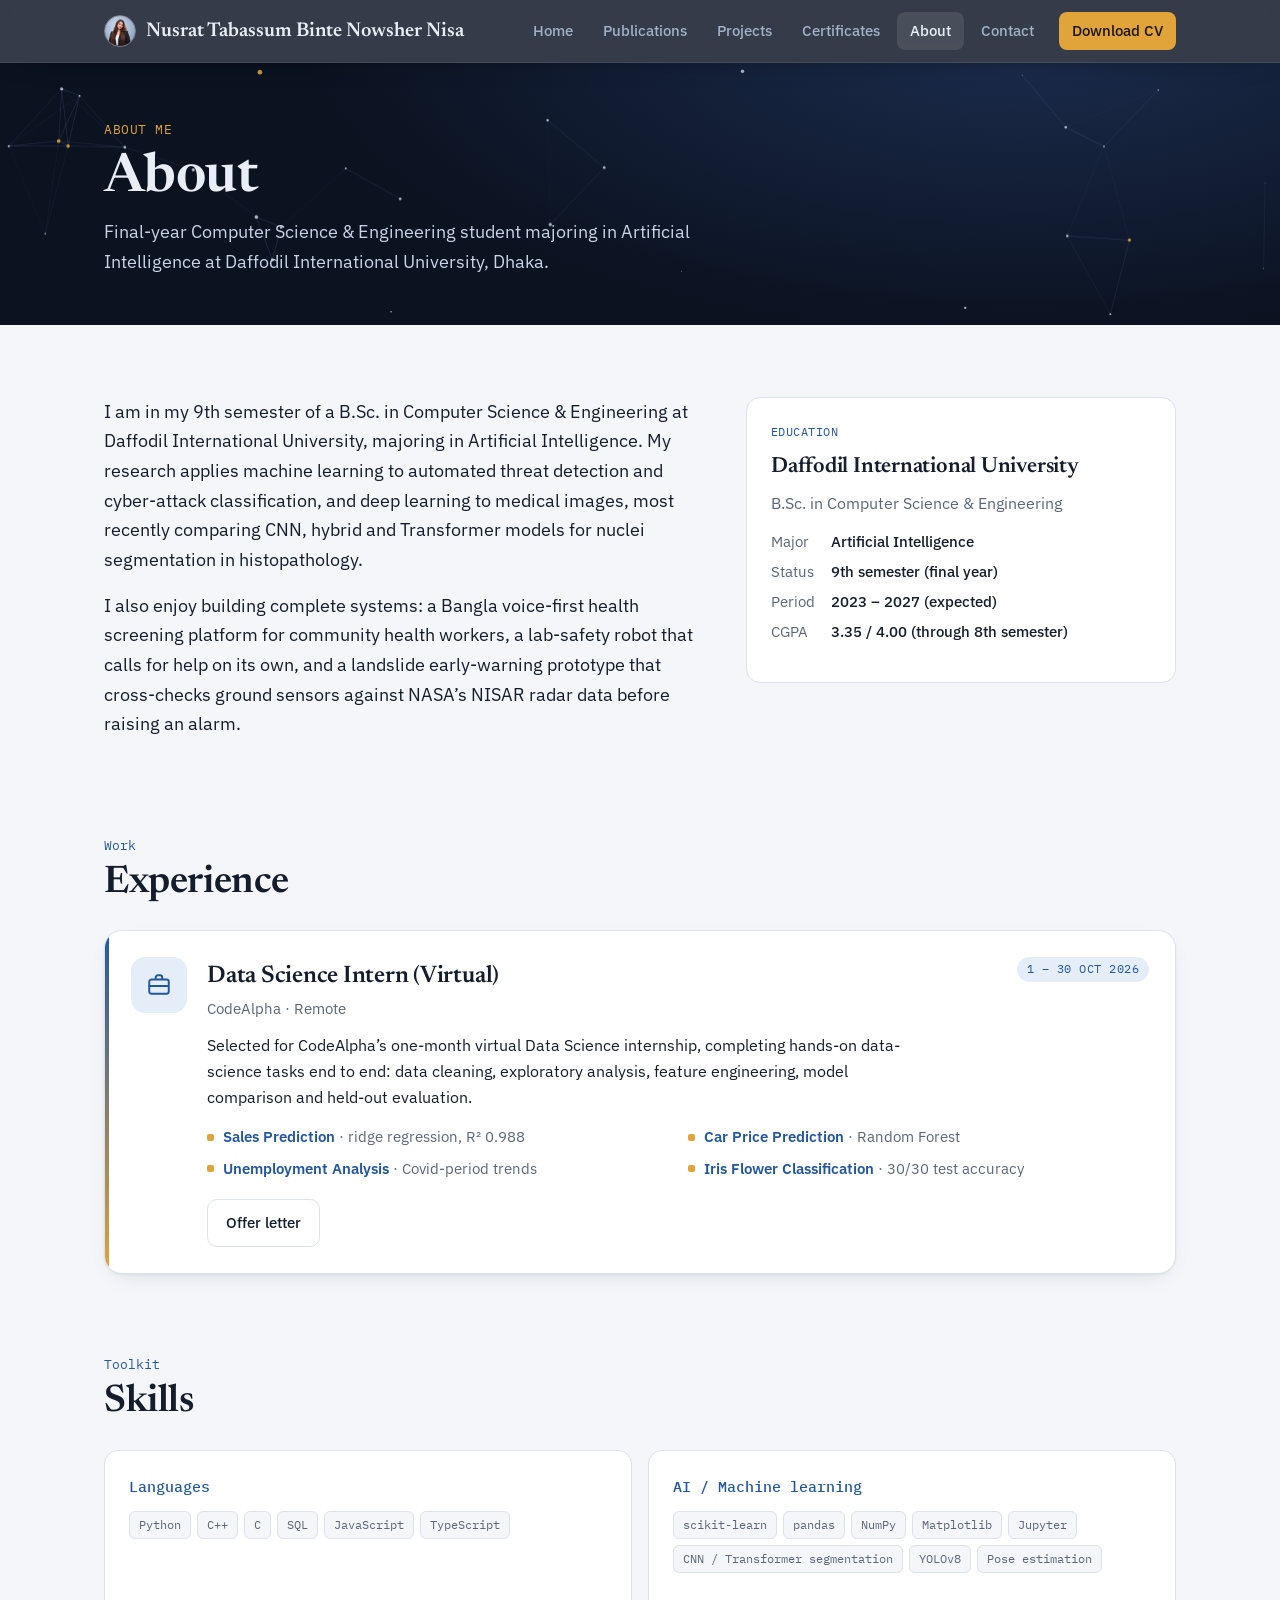
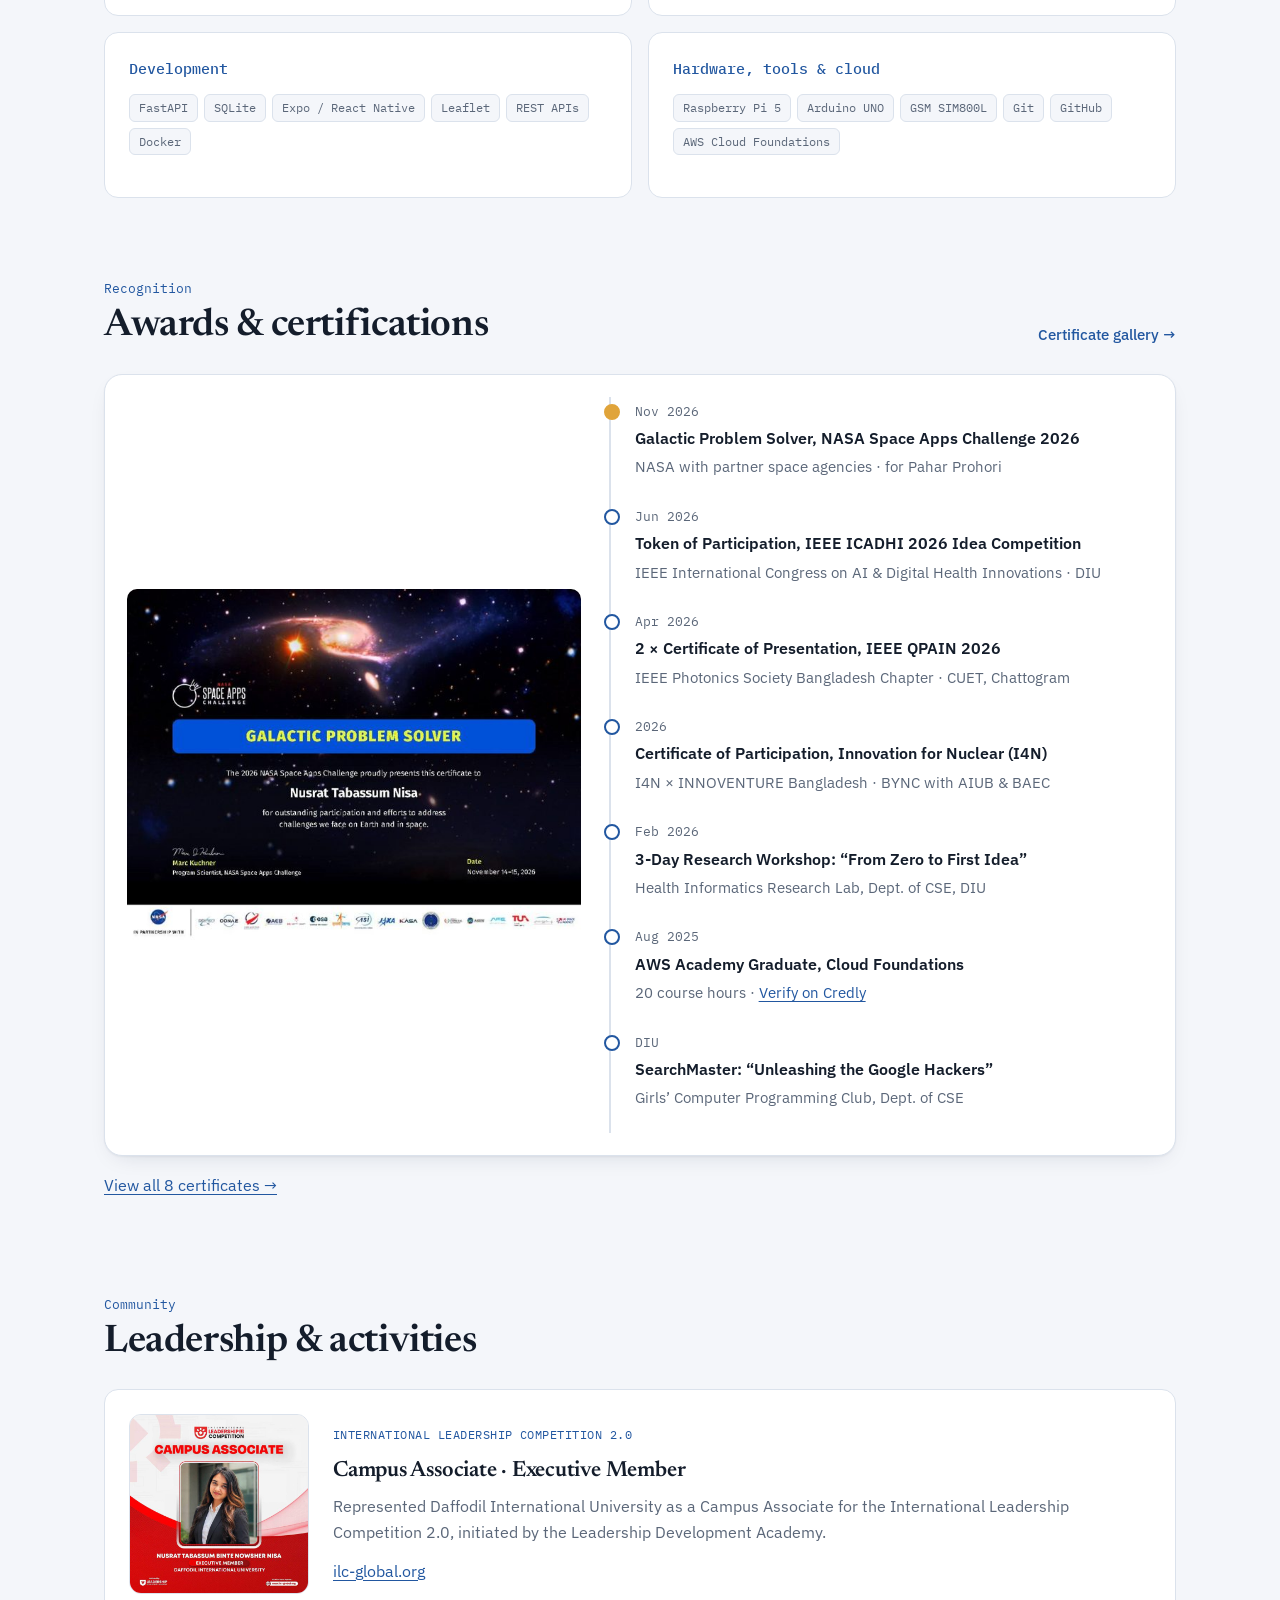
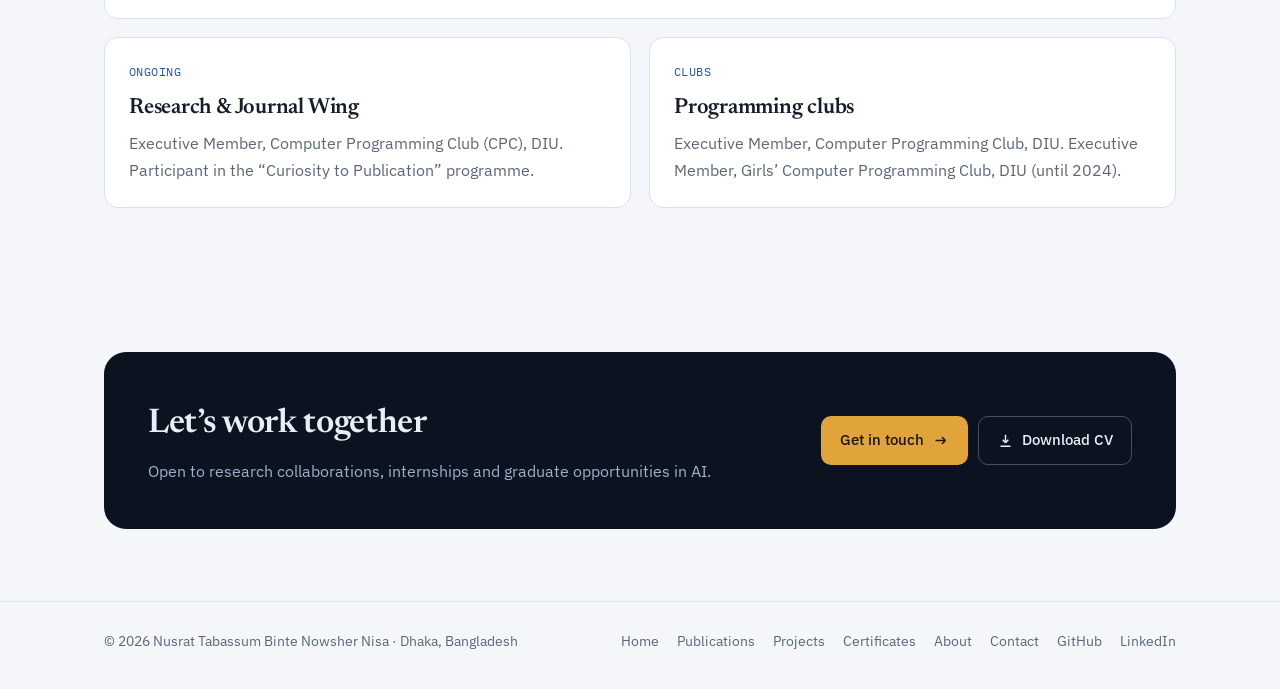
==== about.html @ c2e2e1be "Add files via upload" ====
<!DOCTYPE html>
<html lang="en">
<head>
<meta charset="utf-8">
<meta name="viewport" content="width=device-width, initial-scale=1">
<title>About · Nusrat Tabassum Binte Nowsher Nisa</title>
<meta name="description" content="Education, skills, awards and leadership of Nusrat Tabassum Binte Nowsher Nisa, B.Sc. CSE (AI major) student at Daffodil International University.">
<meta name="author" content="Nusrat Tabassum Binte Nowsher Nisa">
<meta property="og:title" content="About · Nusrat Tabassum Binte Nowsher Nisa">
<meta property="og:description" content="Education, skills, awards and leadership of Nusrat Tabassum Binte Nowsher Nisa, B.Sc. CSE (AI major) student at Daffodil International University.">
<meta property="og:image" content="photo.jpg">
<meta property="og:type" content="website">
<link rel="icon" href="photo.jpg">
<link rel="preconnect" href="https://fonts.googleapis.com">
<link rel="preconnect" href="https://fonts.gstatic.com" crossorigin>
<link href="https://fonts.googleapis.com/css2?family=Newsreader:ital,opsz,wght@0,6..72,400;0,6..72,600;1,6..72,400&family=IBM+Plex+Sans:wght@400;500;600&family=IBM+Plex+Mono:wght@400;500&display=swap" rel="stylesheet">
<link rel="stylesheet" href="style.css">
</head>
<body>
<a class="skip" href="#main">Skip to content</a>
<header class="site-header">
  <div class="wrap">
    <a class="brand" href="index.html"><img src="photo.jpg" alt=""><span>Nusrat Tabassum <span class="mid">Binte Nowsher </span>Nisa</span></a>
    <button class="menu-toggle" aria-expanded="false" aria-controls="menu">Menu</button>
    <ul class="menu" id="menu"><li><a href="index.html">Home</a></li><li><a href="publications.html">Publications</a></li><li><a href="projects.html">Projects</a></li><li><a href="certificates.html">Certificates</a></li><li><a href="about.html" aria-current="page">About</a></li><li><a href="contact.html">Contact</a></li><li><a class="cv-link" href="Nusrat_Tabassum_Nisa_CV.pdf">Download CV</a></li></ul>
  </div>
</header>
<section class="night"><canvas class="sky" aria-hidden="true"></canvas>
  <div class="wrap page-hero"><p class="kicker">ABOUT ME</p><h1 class="rise">About</h1><p class="rise d1">Final-year Computer Science &amp; Engineering student majoring in Artificial Intelligence at Daffodil International University, Dhaka.</p></div>
</section>
<main id="main" class="wrap">
  <section class="section">
    <div class="about-grid">
      <div>
        <p class="lead">I am in my 9th semester of a B.Sc. in Computer Science &amp; Engineering at Daffodil International University, majoring in Artificial Intelligence. My research applies machine learning to automated threat detection and cyber-attack classification, and deep learning to medical images, most recently comparing CNN, hybrid and Transformer models for nuclei segmentation in histopathology.</p>
        <p class="lead">I also enjoy building complete systems: a Bangla voice-first health screening platform for community health workers, a lab-safety robot that calls for help on its own, and a landslide early-warning prototype that cross-checks ground sensors against NASA’s NISAR radar data before raising an alarm.</p>
      </div>
      <div class="panel">
        <p class="kicker">EDUCATION</p>
        <h3>Daffodil International University</h3>
        <p class="muted" style="margin:0">B.Sc. in Computer Science &amp; Engineering</p>
        <dl class="edu-meta">
          <dt>Major</dt><dd>Artificial Intelligence</dd>
          <dt>Status</dt><dd>9th semester (final year)</dd>
          <dt>Period</dt><dd>2023 – 2027 (expected)</dd>
          <dt>CGPA</dt><dd>3.35 / 4.00 (through 8th semester)</dd>
        </dl>
      </div>
    </div>
  </section>

  <section class="section">
    <div class="section-head"><div><span class="num">Work</span><h2>Experience</h2></div></div>
    <article class="exp">
  <div class="exp-logo"><svg viewBox="0 0 24 24" fill="none" stroke="currentColor" stroke-width="1.8" aria-hidden="true"><rect x="3" y="7" width="18" height="13" rx="2"/><path d="M9 7V5a2 2 0 0 1 2-2h2a2 2 0 0 1 2 2v2M3 13h18"/></svg></div>
  <div class="exp-body">
    <div class="exp-top"><div><h3>Data Science Intern (Virtual)</h3><p class="sub" style="margin:0">CodeAlpha · Remote</p></div><span class="pill pub-ok">1 – 30 OCT 2026</span></div>
    <p>Selected for CodeAlpha’s one-month virtual Data Science internship, completing hands-on data-science tasks end to end: data cleaning, exploratory analysis, feature engineering, model comparison and held-out evaluation.</p>
    <ul class="exp-tasks">
      <li><a href="https://github.com/nisa3131/_SalesPrediction">Sales Prediction</a> · ridge regression, R² 0.988</li>
      <li><a href="https://github.com/nisa3131/_CarPricePrediction">Car Price Prediction</a> · Random Forest</li>
      <li><a href="https://github.com/nisa3131/_UnemploymentAnalysis">Unemployment Analysis</a> · Covid-period trends</li>
      <li><a href="https://github.com/nisa3131/_IrisFlowerClassification">Iris Flower Classification</a> · 30/30 test accuracy</li>
    </ul>
    <div class="actions"><a class="btn btn-line" href="certs/codealpha-internship-offer.jpg">Offer letter</a></div>
  </div>
</article>
  </section>

  <section class="section">
    <div class="section-head"><div><span class="num">Toolkit</span><h2>Skills</h2></div></div>
    <div class="skills">
      <div class="panel"><h4>Languages</h4><ul class="chips"><li>Python</li><li>C++</li><li>C</li><li>SQL</li><li>JavaScript</li><li>TypeScript</li></ul></div>
      <div class="panel"><h4>AI / Machine learning</h4><ul class="chips"><li>scikit-learn</li><li>pandas</li><li>NumPy</li><li>Matplotlib</li><li>Jupyter</li><li>CNN / Transformer segmentation</li><li>YOLOv8</li><li>Pose estimation</li></ul></div>
      <div class="panel"><h4>Development</h4><ul class="chips"><li>FastAPI</li><li>SQLite</li><li>Expo / React Native</li><li>Leaflet</li><li>REST APIs</li><li>Docker</li></ul></div>
      <div class="panel"><h4>Hardware, tools &amp; cloud</h4><ul class="chips"><li>Raspberry Pi 5</li><li>Arduino UNO</li><li>GSM SIM800L</li><li>Git</li><li>GitHub</li><li>AWS Cloud Foundations</li></ul></div>
    </div>
  </section>

  <section class="section">
    <div class="section-head"><div><span class="num">Recognition</span><h2>Awards &amp; certifications</h2></div><a href="certificates.html">Certificate gallery →</a></div>
    <div class="cert">
      <a href="certificates.html"><img src="certs/nasa-space-apps-2026-thumb.jpg" alt="NASA Space Apps Challenge 2026 Galactic Problem Solver certificate"></a>
      <ol class="timeline">
        <li class="star"><span class="d">Nov 2026</span><span class="t">Galactic Problem Solver, NASA Space Apps Challenge 2026</span><span class="m">NASA with partner space agencies · for Pahar Prohori</span></li>
        <li><span class="d">Jun 2026</span><span class="t">Token of Participation, IEEE ICADHI 2026 Idea Competition</span><span class="m">IEEE International Congress on AI &amp; Digital Health Innovations · DIU</span></li>
        <li><span class="d">Apr 2026</span><span class="t">2 × Certificate of Presentation, IEEE QPAIN 2026</span><span class="m">IEEE Photonics Society Bangladesh Chapter · CUET, Chattogram</span></li>
        <li><span class="d">2026</span><span class="t">Certificate of Participation, Innovation for Nuclear (I4N)</span><span class="m">I4N × INNOVENTURE Bangladesh · BYNC with AIUB &amp; BAEC</span></li>
        <li><span class="d">Feb 2026</span><span class="t">3-Day Research Workshop: “From Zero to First Idea”</span><span class="m">Health Informatics Research Lab, Dept. of CSE, DIU</span></li>
        <li><span class="d">Aug 2025</span><span class="t">AWS Academy Graduate, Cloud Foundations</span><span class="m">20 course hours · <a href="https://www.credly.com/go/6qqRo5ku">Verify on Credly</a></span></li>
        <li><span class="d">DIU</span><span class="t">SearchMaster: “Unleashing the Google Hackers”</span><span class="m">Girls’ Computer Programming Club, Dept. of CSE</span></li>
      </ol>
    </div>
    <p style="margin-top:16px"><a href="certificates.html">View all 8 certificates →</a></p>
  </section>

  <section class="section">
    <div class="section-head"><div><span class="num">Community</span><h2>Leadership &amp; activities</h2></div></div>
    <div class="panel lead-feature">
      <a href="certs/ilc-campus-associate.jpg"><img src="certs/ilc-campus-associate-thumb.jpg" alt="International Leadership Competition 2.0 Campus Associate announcement for Nusrat Tabassum Binte Nowsher Nisa"></a>
      <div><p class="kicker">INTERNATIONAL LEADERSHIP COMPETITION 2.0</p><h3>Campus Associate · Executive Member</h3><p class="muted" style="margin:0 0 12px">Represented Daffodil International University as a Campus Associate for the International Leadership Competition 2.0, initiated by the Leadership Development Academy.</p><a href="https://www.ilc-global.org">ilc-global.org</a></div>
    </div>
    <div class="cards">
      <div class="panel"><p class="kicker">ONGOING</p><h3>Research &amp; Journal Wing</h3><p class="muted" style="margin:0">Executive Member, Computer Programming Club (CPC), DIU. Participant in the “Curiosity to Publication” programme.</p></div>
      <div class="panel"><p class="kicker">CLUBS</p><h3>Programming clubs</h3><p class="muted" style="margin:0">Executive Member, Computer Programming Club, DIU. Executive Member, Girls’ Computer Programming Club, DIU (until 2024).</p></div>
    </div>
  </section>
  <div class="cta">
  <div><h2>Let’s work together</h2><p>Open to research collaborations, internships and graduate opportunities in AI.</p></div>
  <div class="actions"><a class="btn btn-gold" href="contact.html">Get in touch <svg viewBox="0 0 24 24" fill="none" stroke="currentColor" stroke-width="2" aria-hidden="true"><path d="M5 12h14m0 0-5-5m5 5-5 5"/></svg></a><a class="btn btn-ghost" href="Nusrat_Tabassum_Nisa_CV.pdf"><svg viewBox="0 0 24 24" fill="none" stroke="currentColor" stroke-width="2" aria-hidden="true"><path d="M12 4v11m0 0-4-4m4 4 4-4M5 20h14"/></svg> Download CV</a></div>
</div>
</main>
<footer class="site-footer">
  <div class="wrap">
    <span>© <span id="year">2026</span> Nusrat Tabassum Binte Nowsher Nisa · Dhaka, Bangladesh</span>
    <nav aria-label="Footer"><a href="index.html">Home</a><a href="publications.html">Publications</a><a href="projects.html">Projects</a><a href="certificates.html">Certificates</a><a href="about.html">About</a><a href="contact.html">Contact</a><a href="https://github.com/nisa3131">GitHub</a><a href="https://www.linkedin.com/in/nusrat-tabassum-nisa-0b7811408">LinkedIn</a></nav>
  </div>
</footer>
<script src="main.js"></script>
</body>
</html>
---- style.css ----
/* Layout idea: research-lab notebook meets night sky. Dark navy hero with a live constellation (AI + space), calm light pages below. */
:root {
  --bg: #f4f6fa;
  --surface: #ffffff;
  --ink: #141d2b;
  --muted: #5b6779;
  --line: #dbe2ec;
  --accent: #2257a0;
  --accent-2: #e0a43a;
  --accent-soft: #e5edf8;
  --ok: #2c7a4b;
  --ok-soft: #e1f2e7;
  --night: #0b1220;
  --night-2: #121c30;
  --night-ink: #e9eef6;
  --night-muted: #9fb0c8;
  --font-display: "Newsreader", Georgia, "Times New Roman", serif;
  --font-body: "IBM Plex Sans", "Segoe UI", system-ui, sans-serif;
  --font-mono: "IBM Plex Mono", ui-monospace, Menlo, monospace;
  --radius: 14px;
  --shadow: 0 1px 2px rgba(16, 30, 54, .05), 0 8px 24px -12px rgba(16, 30, 54, .18);
  color-scheme: light;
}
@media (prefers-color-scheme: dark) {
  :root:not([data-theme="light"]) {
    --bg: #0d1420; --surface: #151f2e; --ink: #e7ecf3; --muted: #9caabb; --line: #253246;
    --accent: #8cb6ec; --accent-soft: #1b2a40; --ok: #82d19f; --ok-soft: #173020;
    --shadow: 0 1px 2px rgba(0,0,0,.3), 0 10px 28px -14px rgba(0,0,0,.6); color-scheme: dark;
  }
}
:root[data-theme="dark"] {
  --bg: #0d1420; --surface: #151f2e; --ink: #e7ecf3; --muted: #9caabb; --line: #253246;
  --accent: #8cb6ec; --accent-soft: #1b2a40; --ok: #82d19f; --ok-soft: #173020;
  --shadow: 0 1px 2px rgba(0,0,0,.3), 0 10px 28px -14px rgba(0,0,0,.6); color-scheme: dark;
}

* { box-sizing: border-box; }
html { scroll-behavior: smooth; }
body { margin: 0; background: var(--bg); color: var(--ink); font-family: var(--font-body); font-size: 16px; line-height: 1.65; -webkit-font-smoothing: antialiased; }
a { color: var(--accent); text-underline-offset: 3px; }
a:focus-visible, button:focus-visible { outline: 2px solid var(--accent-2); outline-offset: 3px; border-radius: 4px; }
img { max-width: 100%; display: block; }
h1, h2, h3 { font-family: var(--font-display); font-weight: 600; text-wrap: balance; letter-spacing: -.01em; }
.wrap { max-width: 1120px; margin: 0 auto; padding: 0 24px; }
.skip { position: absolute; left: -999px; top: 8px; background: var(--surface); padding: 8px 12px; z-index: 50; }
.skip:focus { left: 12px; }

/* ---------- Header ---------- */
.site-header { position: sticky; top: 0; z-index: 20; background: rgba(11, 18, 32, .82); backdrop-filter: saturate(1.4) blur(10px); border-bottom: 1px solid rgba(255,255,255,.08); }
.site-header .wrap { display: flex; align-items: center; justify-content: space-between; height: 62px; gap: 16px; }
.brand { display: flex; align-items: center; gap: 10px; color: var(--night-ink); text-decoration: none; font-family: var(--font-display); font-size: 20px; font-weight: 600; }
.brand img { width: 32px; height: 32px; border-radius: 50%; object-fit: cover; object-position: 50% 20%; border: 1.5px solid rgba(255,255,255,.35); }
.menu { display: flex; align-items: center; gap: 4px; list-style: none; margin: 0; padding: 0; }
.menu a { display: block; padding: 7px 13px; border-radius: 8px; color: var(--night-muted); text-decoration: none; font-size: 14.5px; font-weight: 500; }
.menu a:hover { color: var(--night-ink); background: rgba(255,255,255,.06); }
.menu a[aria-current="page"] { color: var(--night-ink); background: rgba(255,255,255,.1); }
.menu .cv-link { margin-left: 8px; background: var(--accent-2); color: #1b1405; }
.menu .cv-link:hover { background: #f0b54a; color: #1b1405; }
.menu-toggle { display: none; background: none; border: 1px solid rgba(255,255,255,.2); color: var(--night-ink); border-radius: 8px; padding: 6px 10px; font: inherit; font-size: 14px; cursor: pointer; }
@media (max-width: 820px) {
  .menu-toggle { display: block; }
  .menu { display: none; position: absolute; top: 62px; left: 0; right: 0; flex-direction: column; align-items: stretch; padding: 10px 16px 16px; background: var(--night); border-bottom: 1px solid rgba(255,255,255,.1); }
  .menu.open { display: flex; }
  .menu .cv-link { margin: 6px 0 0; text-align: center; }
}

/* ---------- Night hero ---------- */
.night { position: relative; background: radial-gradient(1200px 500px at 80% -10%, #1b2c4d 0%, transparent 60%), var(--night); color: var(--night-ink); overflow: hidden; }
.night canvas { position: absolute; inset: 0; width: 100%; height: 100%; pointer-events: none; }
.night .wrap { position: relative; }
.hero { display: grid; grid-template-columns: 1.3fr 1fr; gap: 64px; align-items: center; padding-top: 72px; padding-bottom: 104px; }
.hero .eyebrow { display: inline-flex; align-items: center; gap: 8px; font-family: var(--font-mono); font-size: 12.5px; color: var(--night-muted); border: 1px solid rgba(255,255,255,.14); border-radius: 999px; padding: 5px 12px; margin: 0 0 20px; }
.dot { width: 7px; height: 7px; border-radius: 50%; background: #5fd38d; box-shadow: 0 0 0 3px rgba(95,211,141,.2); }
.hero h1 { font-size: clamp(40px, 5.4vw, 64px); line-height: 1.02; margin: 0 0 18px; }
.hero h1 .l2 { display: block; font-size: .72em; font-weight: 400; color: #d6e0ee; margin-top: 4px; }
.hero h1 .l2 em { font-weight: 600; }
.hero .role strong { color: var(--night-ink); font-weight: 600; }
.hero h1 em { font-style: italic; color: var(--accent-2); font-weight: 400; }
.hero .role { font-size: clamp(17px, 2vw, 20px); color: #c9d5e6; margin: 0 0 26px; max-width: 34em; }
.hero .actions { display: flex; flex-wrap: wrap; gap: 12px; }
.portrait-frame { position: relative; justify-self: center; width: min(360px, 100%); }
.portrait-frame::before { content: ""; position: absolute; inset: -14px -14px 14px 14px; border: 1px solid rgba(224,164,58,.55); border-radius: 24px; }
.portrait-frame::after { content: ""; position: absolute; inset: 10% -8% -6% 8%; background: radial-gradient(closest-side, rgba(34,87,160,.55), transparent); filter: blur(30px); z-index: -1; }
.portrait-frame { isolation: isolate; }
.portrait-frame img { position: relative; width: 100%; aspect-ratio: 4/5; object-fit: cover; object-position: 50% 18%; border-radius: 22px; box-shadow: 0 40px 80px -24px rgba(0,0,0,.75), 0 0 0 1px rgba(255,255,255,.08); }
@media (max-width: 860px) {
  .hero { grid-template-columns: 1fr; gap: 40px; padding-top: 48px; padding-bottom: 72px; }
  .portrait-frame { width: min(300px, 82%); order: -1; }
}

.page-hero { padding-top: 56px; padding-bottom: 48px; }
.page-hero .kicker { font-family: var(--font-mono); font-size: 13px; color: var(--accent-2); margin: 0 0 10px; }
.page-hero h1 { font-size: clamp(36px, 5vw, 54px); margin: 0 0 10px; line-height: 1.05; }
.page-hero p { color: #c9d5e6; max-width: 60ch; margin: 0; font-size: 18px; }

/* ---------- Buttons ---------- */
.btn { display: inline-flex; align-items: center; gap: 8px; padding: 11px 18px; border-radius: 10px; font-size: 15px; font-weight: 500; text-decoration: none; border: 1px solid transparent; cursor: pointer; font-family: inherit; transition: transform .15s ease, background .15s ease, border-color .15s ease; }
.btn:hover { transform: translateY(-1px); }
.btn-gold { background: var(--accent-2); color: #1b1405; }
.btn-ghost { border-color: rgba(255,255,255,.25); color: var(--night-ink); }
.btn-ghost:hover { border-color: rgba(255,255,255,.6); }
.btn-line { border-color: var(--line); color: var(--ink); background: var(--surface); }
.btn-line:hover { border-color: var(--accent); }
.btn-solid { background: var(--accent); color: var(--bg); }
.btn svg { width: 17px; height: 17px; }

/* ---------- Stats band ---------- */
.stats { display: grid; grid-template-columns: repeat(5, 1fr); background: var(--surface); border: 1px solid var(--line); border-radius: var(--radius); box-shadow: var(--shadow); margin-top: -36px; position: relative; z-index: 2; }
.stats div { padding: 20px 18px; border-right: 1px solid var(--line); }
.stats div:last-child { border-right: 0; }
.stats b { display: block; font-family: var(--font-display); font-size: 34px; line-height: 1; color: var(--accent); font-variant-numeric: tabular-nums; margin-bottom: 6px; }
.stats span { font-size: 13.5px; color: var(--muted); }
@media (max-width: 760px) { .stats { grid-template-columns: repeat(2, 1fr); } .stats div { border-bottom: 1px solid var(--line); } .stats div:nth-child(2n) { border-right: 0; } .stats div:last-child { grid-column: 1 / -1; border-bottom: 0; } }

/* ---------- Sections ---------- */
.section { padding: 72px 0 8px; }
.section:last-of-type { padding-bottom: 72px; }
.section-head { display: flex; justify-content: space-between; align-items: end; gap: 20px; margin-bottom: 26px; flex-wrap: wrap; }
.section-head h2 { font-size: clamp(28px, 3.4vw, 38px); margin: 0; line-height: 1.1; }
.section-head .num { font-family: var(--font-mono); font-size: 13px; color: var(--muted); display: block; margin-bottom: 6px; }
.section-head a { font-size: 15px; font-weight: 500; text-decoration: none; }
.section-head a:hover { text-decoration: underline; }
.lead { font-size: 18px; max-width: 64ch; color: var(--ink); margin: 0 0 16px; }
.muted { color: var(--muted); }

.focus-grid { display: grid; grid-template-columns: repeat(3, 1fr); gap: 16px; }
.focus { background: var(--surface); border: 1px solid var(--line); border-radius: var(--radius); padding: 24px; }
.focus .ico { width: 40px; height: 40px; border-radius: 10px; display: grid; place-items: center; background: var(--accent-soft); color: var(--accent); margin-bottom: 14px; }
.focus .ico svg { width: 22px; height: 22px; }
.focus h3 { margin: 0 0 6px; font-size: 21px; }
.focus p { margin: 0; color: var(--muted); font-size: 15px; }
@media (max-width: 860px) { .focus-grid { grid-template-columns: 1fr; } }

/* ---------- Publications ---------- */
.pubs { list-style: none; margin: 0; padding: 0; display: grid; gap: 16px; counter-reset: pub; }
.pub { counter-increment: pub; background: var(--surface); border: 1px solid var(--line); border-radius: var(--radius); padding: 22px 24px 20px 72px; position: relative; transition: border-color .2s ease, box-shadow .2s ease; }
.pub:hover { border-color: color-mix(in srgb, var(--accent) 45%, var(--line)); box-shadow: var(--shadow); }
.pub::before { content: counter(pub, decimal-leading-zero); position: absolute; left: 24px; top: 24px; font-family: var(--font-mono); font-size: 13px; color: var(--muted); }
.pub h3 { font-size: 21px; line-height: 1.3; margin: 0 0 8px; }
.pub .authors { font-size: 14.5px; color: var(--muted); margin: 0 0 4px; }
.pub .authors b { color: var(--ink); font-weight: 600; }
.pub .venue { font-size: 14.5px; font-style: italic; margin: 0 0 14px; }
.pub .row { display: flex; flex-wrap: wrap; gap: 10px 14px; align-items: center; font-size: 14px; }
.pill { font-family: var(--font-mono); font-size: 11.5px; letter-spacing: .04em; padding: 3px 10px; border-radius: 999px; white-space: nowrap; }
.pill.pub-ok { background: var(--accent-soft); color: var(--accent); }
.pill.acc { background: var(--ok-soft); color: var(--ok); }
.pill.topic { background: transparent; border: 1px solid var(--line); color: var(--muted); }
.copy-btn { background: none; border: 1px solid var(--line); color: var(--muted); border-radius: 8px; padding: 4px 10px; font: inherit; font-size: 13px; cursor: pointer; }
.copy-btn:hover { color: var(--ink); border-color: var(--accent); }
@media (max-width: 560px) { .pub { padding: 20px; } .pub::before { position: static; display: block; margin-bottom: 6px; } }

.pub-summary { display: flex; flex-wrap: wrap; gap: 10px; margin-bottom: 22px; }
.pub-summary span { background: var(--surface); border: 1px solid var(--line); border-radius: 999px; padding: 6px 14px; font-size: 14px; }
.pub-summary b { color: var(--accent); }

/* ---------- Projects ---------- */
.filters { display: flex; flex-wrap: wrap; gap: 8px; margin-bottom: 22px; }
.filters button { font: inherit; font-size: 14px; padding: 7px 14px; border-radius: 999px; border: 1px solid var(--line); background: var(--surface); color: var(--muted); cursor: pointer; }
.filters button[aria-pressed="true"] { background: var(--ink); color: var(--bg); border-color: var(--ink); }

.feature { display: grid; grid-template-columns: 1.1fr 1fr; background: var(--surface); border: 1px solid var(--line); border-radius: 18px; overflow: hidden; box-shadow: var(--shadow); }
.feature .body { padding: 30px; }
.feature figure { margin: 0; background: #04060c; display: flex; flex-direction: column; justify-content: center; }
.feature figcaption { color: #aab6c8; font-size: 12.5px; padding: 10px 16px 14px; font-family: var(--font-mono); }
@media (max-width: 900px) { .feature { grid-template-columns: 1fr; } .feature .body { padding: 24px; } }
.kicker { font-family: var(--font-mono); font-size: 12px; letter-spacing: .04em; color: var(--accent); margin: 0 0 8px; }
.feature h3, .card h3 { font-size: 26px; margin: 0 0 4px; line-height: 1.15; }
.sub { color: var(--muted); font-size: 15px; margin: 0 0 16px; }
.feature ul, .card ul { margin: 0 0 16px; padding-left: 18px; }
.feature li, .card li { margin-bottom: 6px; }
.rule { font-family: var(--font-mono); font-size: 13px; line-height: 1.55; background: var(--accent-soft); border-left: 3px solid var(--accent-2); border-radius: 6px; padding: 10px 14px; margin: 0 0 16px; }
.chips { display: flex; flex-wrap: wrap; gap: 6px; margin: 0 0 18px; padding: 0; list-style: none; }
.chips li { font-family: var(--font-mono); font-size: 12px; padding: 3px 9px; border-radius: 6px; background: var(--bg); border: 1px solid var(--line); color: var(--muted); margin: 0; }
.actions { display: flex; flex-wrap: wrap; gap: 10px; }

.cards { display: grid; grid-template-columns: repeat(2, 1fr); gap: 18px; margin-top: 18px; }
.card { background: var(--surface); border: 1px solid var(--line); border-radius: 16px; padding: 26px; display: flex; flex-direction: column; }
.card h3 { font-size: 23px; }
.card .actions { margin-top: auto; }
@media (max-width: 860px) { .cards { grid-template-columns: 1fr; } }

.repo-grid { display: grid; grid-template-columns: repeat(auto-fill, minmax(250px, 1fr)); gap: 16px; }
.repo { background: var(--surface); border: 1px solid var(--line); border-radius: 14px; padding: 20px; display: flex; flex-direction: column; gap: 10px; transition: transform .2s ease, box-shadow .2s ease, border-color .2s ease; text-decoration: none; color: inherit; }
.repo:hover { transform: translateY(-3px); box-shadow: var(--shadow); border-color: color-mix(in srgb, var(--accent) 45%, var(--line)); }
.repo .top { display: flex; justify-content: space-between; align-items: center; color: var(--muted); }
.repo .top svg { width: 20px; height: 20px; }
.repo h4 { margin: 0; font-size: 17px; font-weight: 600; }
.repo p { margin: 0; font-size: 14.5px; color: var(--muted); flex: 1; }
.repo .metric { font-family: var(--font-mono); font-size: 12.5px; background: var(--bg); border-radius: 6px; padding: 5px 9px; }
.repo .lang { display: flex; align-items: center; gap: 7px; font-size: 13px; color: var(--muted); }
.repo .lang i { width: 10px; height: 10px; border-radius: 50%; display: inline-block; }
.hidden { display: none !important; }

/* ---------- About ---------- */
.about-grid { display: grid; grid-template-columns: 1.4fr 1fr; gap: 40px; align-items: start; }
@media (max-width: 860px) { .about-grid { grid-template-columns: 1fr; } }
.panel { background: var(--surface); border: 1px solid var(--line); border-radius: var(--radius); padding: 24px; }
.panel h3 { margin: 0 0 4px; font-size: 22px; }
.edu-meta { display: grid; grid-template-columns: auto 1fr; gap: 6px 16px; margin-top: 14px; font-size: 14.5px; }
.edu-meta dt { color: var(--muted); }
.edu-meta dd { margin: 0; font-weight: 500; }

.skills { display: grid; grid-template-columns: repeat(2, 1fr); gap: 16px; }
.skills .panel h4 { margin: 0 0 12px; font-size: 15px; font-family: var(--font-mono); color: var(--accent); font-weight: 500; }
@media (max-width: 760px) { .skills { grid-template-columns: 1fr; } }

.timeline { list-style: none; margin: 0; padding: 0; border-left: 2px solid var(--line); }
.timeline li { position: relative; padding: 0 0 22px 24px; }
.timeline li::before { content: ""; position: absolute; left: -7px; top: 7px; width: 12px; height: 12px; border-radius: 50%; background: var(--surface); border: 2px solid var(--accent); }
.timeline li.star::before { background: var(--accent-2); border-color: var(--accent-2); }
.timeline .d { font-family: var(--font-mono); font-size: 12.5px; color: var(--muted); }
.timeline .t { display: block; font-weight: 600; margin: 2px 0; }
.timeline .m { font-size: 14.5px; color: var(--muted); }

.cert { display: grid; grid-template-columns: 1fr 1.2fr; gap: 28px; align-items: center; background: var(--surface); border: 1px solid var(--line); border-radius: 18px; padding: 22px; box-shadow: var(--shadow); }
.cert img { border-radius: 10px; }
@media (max-width: 860px) { .cert { grid-template-columns: 1fr; } }

/* ---------- Contact ---------- */
.contact-grid { display: grid; grid-template-columns: repeat(2, 1fr); gap: 16px; }
.contact-item { background: var(--surface); border: 1px solid var(--line); border-radius: var(--radius); padding: 22px; display: flex; gap: 16px; align-items: flex-start; }
.contact-item .ico { flex: none; width: 44px; height: 44px; border-radius: 12px; display: grid; place-items: center; background: var(--accent-soft); color: var(--accent); }
.contact-item .ico svg { width: 22px; height: 22px; }
.contact-item span { display: block; font-family: var(--font-mono); font-size: 12px; color: var(--muted); margin-bottom: 2px; }
.contact-item a, .contact-item strong { font-size: 16.5px; font-weight: 500; word-break: break-word; }
.contact-item .copy-btn { margin-top: 8px; }
@media (max-width: 760px) { .contact-grid { grid-template-columns: 1fr; } }

/* ---------- CTA + Footer ---------- */
.cta { margin-top: 72px; background: var(--night); color: var(--night-ink); border-radius: 22px; padding: 44px; display: flex; justify-content: space-between; align-items: center; gap: 24px; flex-wrap: wrap; position: relative; overflow: hidden; }
.cta h2 { margin: 0 0 6px; font-size: clamp(26px, 3vw, 34px); }
.cta p { margin: 0; color: var(--night-muted); }
.site-footer { margin-top: 72px; border-top: 1px solid var(--line); padding: 28px 0 36px; font-size: 14px; color: var(--muted); }
.site-footer .wrap { display: flex; justify-content: space-between; gap: 16px; flex-wrap: wrap; }
.site-footer nav { display: flex; gap: 18px; flex-wrap: wrap; }
.site-footer a { color: var(--muted); text-decoration: none; }
.site-footer a:hover { color: var(--ink); }

/* ---------- Motion ---------- */
@media (prefers-reduced-motion: no-preference) {
  .rise { animation: rise .6s ease both; }
  .rise.d1 { animation-delay: .08s; } .rise.d2 { animation-delay: .16s; } .rise.d3 { animation-delay: .24s; }
  @keyframes rise { from { transform: translateY(10px); } to { transform: none; } }
}
@media (prefers-reduced-motion: reduce) { html { scroll-behavior: auto; } * { transition: none !important; animation: none !important; } }

/* ---------- Hero highlights ---------- */
.highlights { list-style: none; margin: 30px 0 0; padding: 22px 0 0; border-top: 1px solid rgba(255,255,255,.1); display: grid; grid-template-columns: repeat(3, minmax(0, 1fr)); gap: 18px 22px; }
.highlights li { display: flex; align-items: center; gap: 11px; }
.highlights b { display: block; font-size: 14.5px; color: var(--night-ink); font-weight: 600; line-height: 1.25; }
.highlights small { display: block; font-size: 12.5px; color: var(--night-muted); line-height: 1.3; }
.hi-ico { flex: none; width: 38px; height: 38px; border-radius: 10px; display: grid; place-items: center; background: rgba(140,182,236,.12); color: #a9c8f0; border: 1px solid rgba(140,182,236,.2); }
.hi-ico.gold { background: rgba(224,164,58,.14); color: var(--accent-2); border-color: rgba(224,164,58,.35); }
.hi-ico svg { width: 19px; height: 19px; }
@media (max-width: 1000px) { .highlights { grid-template-columns: 1fr 1fr; } }
@media (max-width: 520px) { .highlights { grid-template-columns: 1fr; } }

/* ---------- Brand ---------- */
@media (max-width: 1060px) { .brand .mid { display: none; } }

/* ---------- Journey ---------- */
.journey { list-style: none; margin: 0; padding: 0; position: relative; display: grid; gap: 0; }
.journey::before { content: ""; position: absolute; left: 50%; top: 6px; bottom: 6px; width: 2px; background: linear-gradient(var(--line), var(--accent) 70%, var(--accent-2)); transform: translateX(-1px); }
.journey li { display: grid; grid-template-columns: 1fr 1fr; gap: 0 56px; position: relative; padding: 0 0 26px; }
.journey li::after { content: ""; position: absolute; left: 50%; top: 7px; width: 14px; height: 14px; border-radius: 50%; background: var(--bg); border: 2px solid var(--accent); transform: translateX(-50%); }
.journey li.star::after { background: var(--accent-2); border-color: var(--accent-2); box-shadow: 0 0 0 6px rgba(224,164,58,.2); }
.journey .when { font-family: var(--font-mono); font-size: 13px; color: var(--accent); text-align: right; padding-top: 3px; }
.journey li > div { background: var(--surface); border: 1px solid var(--line); border-radius: 12px; padding: 14px 18px; transition: border-color .2s ease, box-shadow .2s ease; }
.journey li > div:hover { border-color: color-mix(in srgb, var(--accent) 45%, var(--line)); box-shadow: var(--shadow); }
.journey li:nth-child(even) .when { order: 2; text-align: left; }
.journey li:nth-child(even) > div { order: 1; }
.journey b { display: block; font-size: 16px; }
.journey p { margin: 2px 0 0; font-size: 14.5px; color: var(--muted); }
@media (max-width: 760px) {
  .journey::before { left: 6px; }
  .journey li { grid-template-columns: 1fr; padding-left: 30px; gap: 6px; }
  .journey li::after { left: 7px; }
  .journey .when, .journey li:nth-child(even) .when { order: 0; text-align: left; }
  .journey li:nth-child(even) > div { order: 1; }
}

/* ---------- Polish ---------- */
.stats { overflow: hidden; }
.stats::before { content: ""; position: absolute; left: 0; right: 0; top: 0; height: 3px; background: linear-gradient(90deg, var(--accent), var(--accent-2)); }
.focus { transition: transform .2s ease, box-shadow .2s ease, border-color .2s ease; }
.focus:hover { transform: translateY(-3px); box-shadow: var(--shadow); border-color: color-mix(in srgb, var(--accent) 40%, var(--line)); }
.section-head .num { color: var(--accent); }
.site-header { box-shadow: 0 8px 30px -20px rgba(0,0,0,.6); }

/* ---------- Experience ---------- */
.exp { display: grid; grid-template-columns: 56px 1fr; gap: 20px; background: var(--surface); border: 1px solid var(--line); border-radius: 18px; padding: 26px; box-shadow: var(--shadow); position: relative; overflow: hidden; }
.exp::before { content: ""; position: absolute; left: 0; top: 0; bottom: 0; width: 4px; background: linear-gradient(var(--accent), var(--accent-2)); }
.exp-logo { width: 56px; height: 56px; border-radius: 14px; display: grid; place-items: center; background: var(--accent-soft); color: var(--accent); }
.exp-logo svg { width: 26px; height: 26px; }
.exp-top { display: flex; justify-content: space-between; align-items: start; gap: 12px; flex-wrap: wrap; margin-bottom: 10px; }
.exp h3 { margin: 0; font-size: 24px; }
.exp p { margin: 0 0 14px; max-width: 70ch; }
.exp-tasks { list-style: none; padding: 0; margin: 0 0 18px; display: grid; grid-template-columns: repeat(2, minmax(0, 1fr)); gap: 8px 20px; font-size: 14.5px; color: var(--muted); }
.exp-tasks li { padding-left: 16px; position: relative; }
.exp-tasks li::before { content: ""; position: absolute; left: 0; top: .6em; width: 7px; height: 7px; border-radius: 2px; background: var(--accent-2); }
.exp-tasks a { font-weight: 600; text-decoration: none; }
@media (max-width: 640px) { .exp { grid-template-columns: 1fr; padding: 22px; } .exp-tasks { grid-template-columns: 1fr; } }

/* ---------- Certificates ---------- */
.cert-grid { display: grid; grid-template-columns: repeat(auto-fill, minmax(300px, 1fr)); gap: 20px; }
.cert-card { margin: 0; background: var(--surface); border: 1px solid var(--line); border-radius: 16px; overflow: hidden; display: flex; flex-direction: column; transition: transform .2s ease, box-shadow .2s ease, border-color .2s ease; }
.cert-card:hover { transform: translateY(-3px); box-shadow: var(--shadow); border-color: color-mix(in srgb, var(--accent) 45%, var(--line)); }
.cert-thumb { position: relative; display: block; aspect-ratio: 4 / 3; background: var(--bg); border-bottom: 1px solid var(--line); overflow: hidden; }
.cert-thumb img { width: 100%; height: 100%; object-fit: contain; padding: 10px; transition: transform .3s ease; }
.cert-card:hover .cert-thumb img { transform: scale(1.03); }
.zoom { position: absolute; right: 10px; bottom: 10px; font-size: 12px; font-family: var(--font-mono); background: rgba(11,18,32,.82); color: #fff; padding: 4px 9px; border-radius: 6px; opacity: 0; transition: opacity .2s ease; }
.cert-card:hover .zoom, .cert-thumb:focus-visible .zoom { opacity: 1; }
.cert-card figcaption { padding: 16px 18px 18px; display: grid; gap: 3px; }
.cert-card figcaption b { font-size: 15.5px; line-height: 1.35; }
.cert-card figcaption span { font-size: 13.5px; color: var(--muted); }
.cert-card .cert-date { font-family: var(--font-mono); font-size: 12px; color: var(--accent); }
.lightbox { border: 0; padding: 0; background: transparent; max-width: min(1100px, 94vw); width: 100%; }
.lightbox::backdrop { background: rgba(6, 10, 18, .86); backdrop-filter: blur(4px); }
.lb-inner { background: var(--surface); border-radius: 14px; overflow: hidden; }
.lb-head { display: flex; justify-content: space-between; align-items: center; gap: 12px; padding: 12px 16px; border-bottom: 1px solid var(--line); color: var(--ink); }
.lb-close { font: inherit; font-size: 14px; background: var(--bg); border: 1px solid var(--line); color: var(--ink); border-radius: 8px; padding: 6px 12px; cursor: pointer; }
.lightbox img { width: 100%; max-height: 80vh; object-fit: contain; background: var(--bg); }
.lead-feature { display: grid; grid-template-columns: 180px 1fr; gap: 24px; align-items: center; }
.lead-feature img { border-radius: 12px; border: 1px solid var(--line); }
@media (max-width: 560px) { .lead-feature { grid-template-columns: 1fr; } .lead-feature img { max-width: 220px; } }
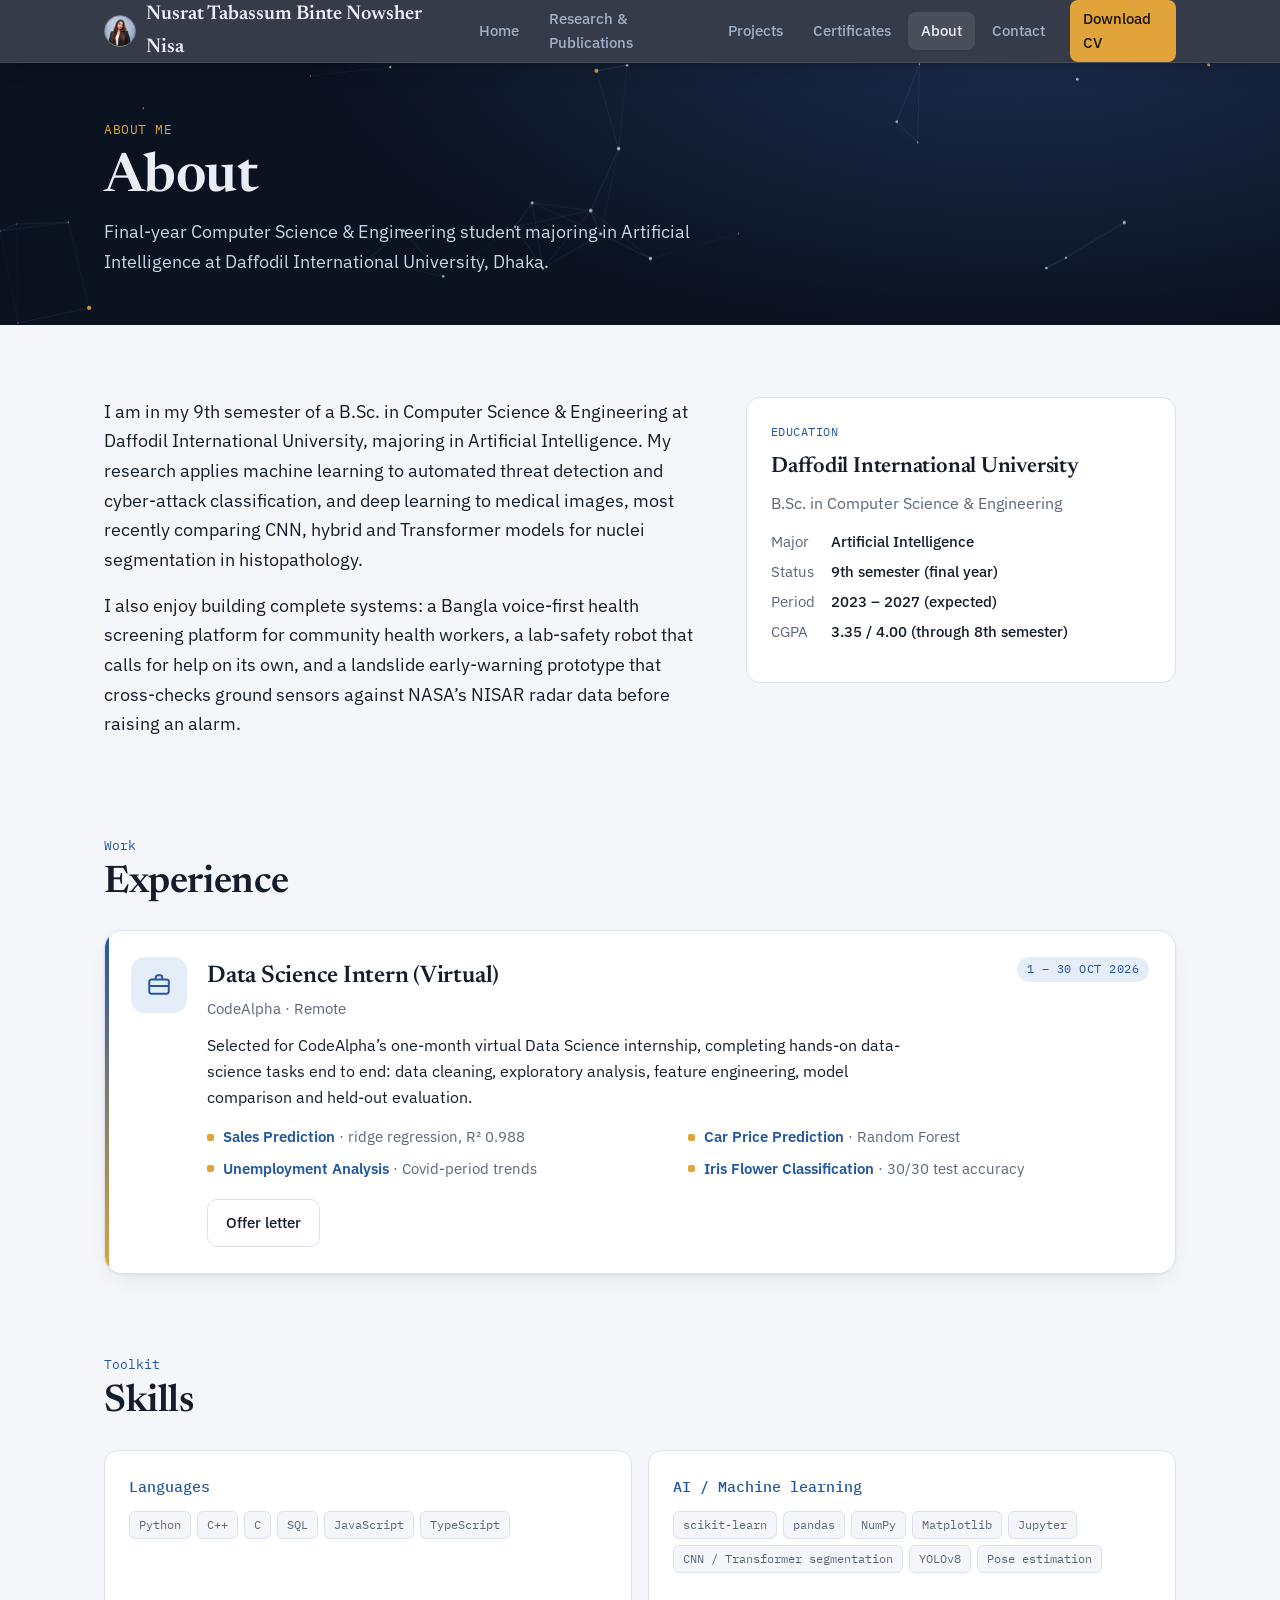
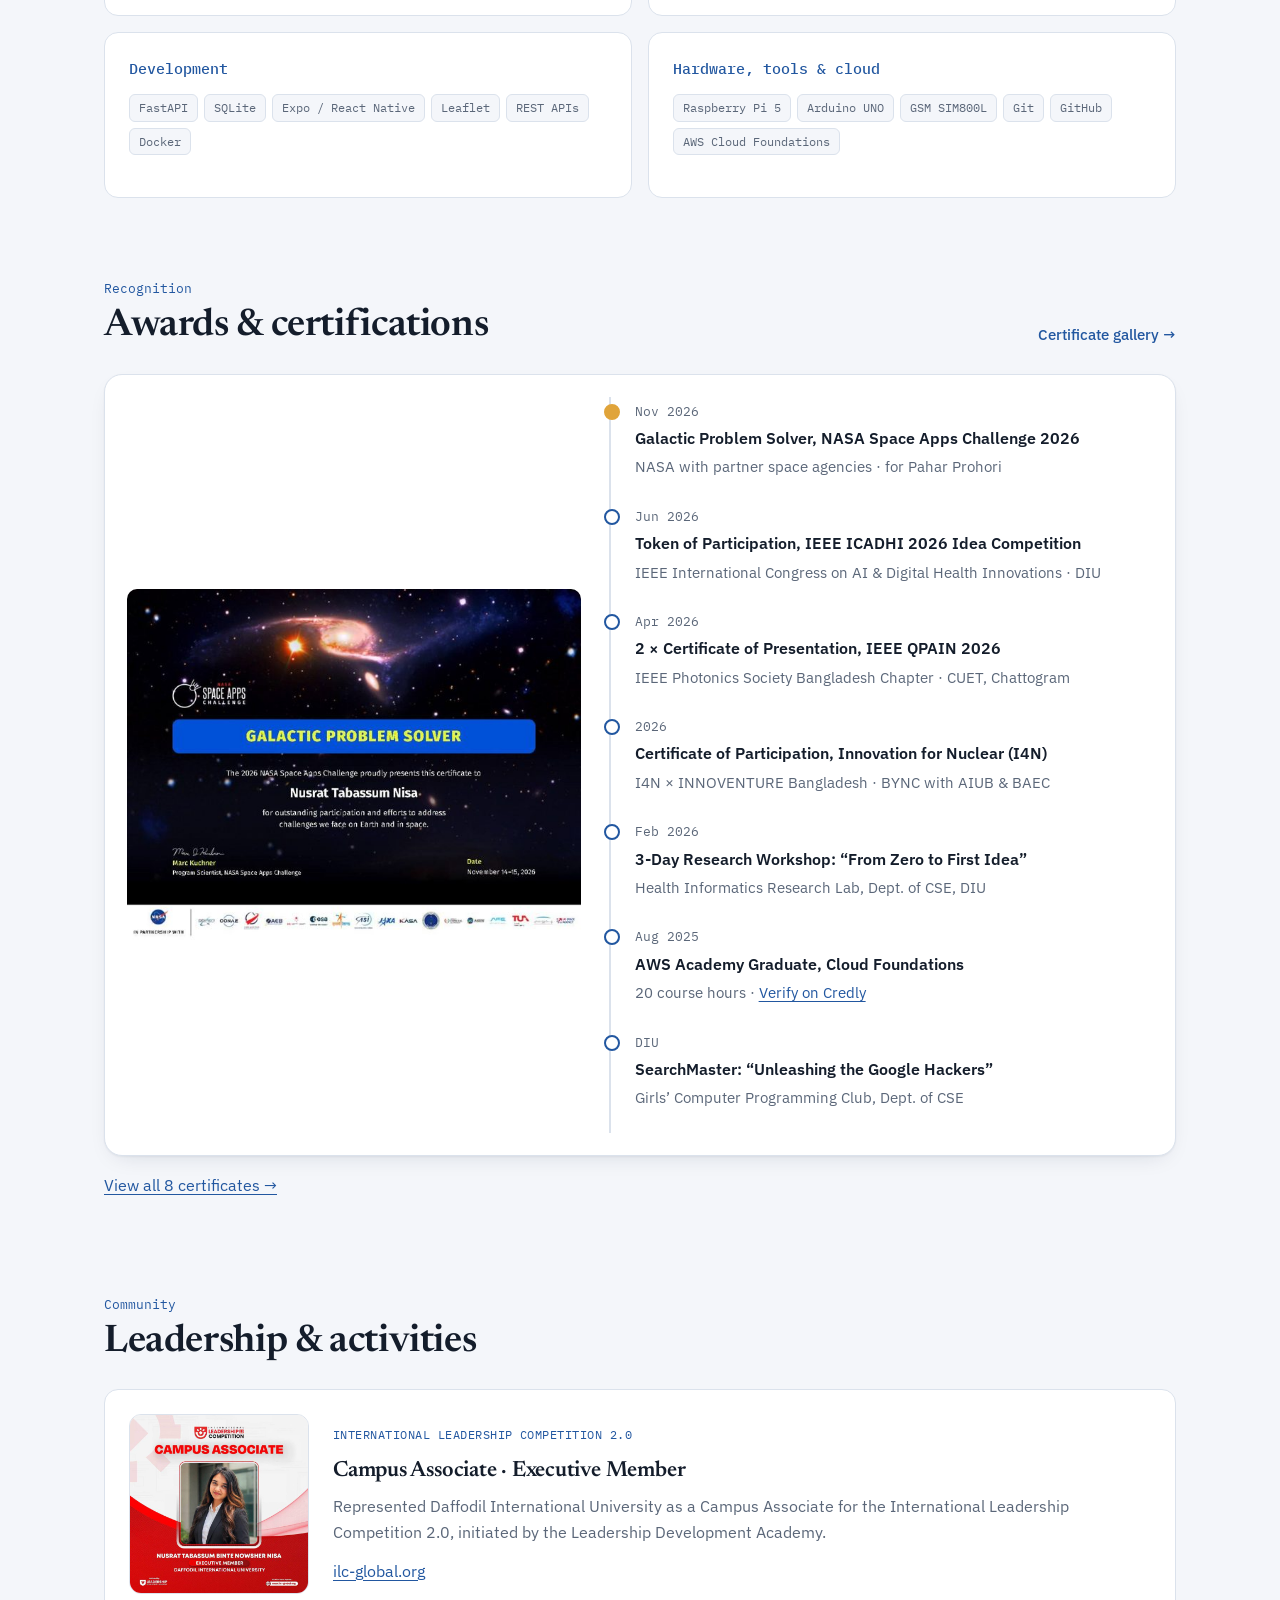
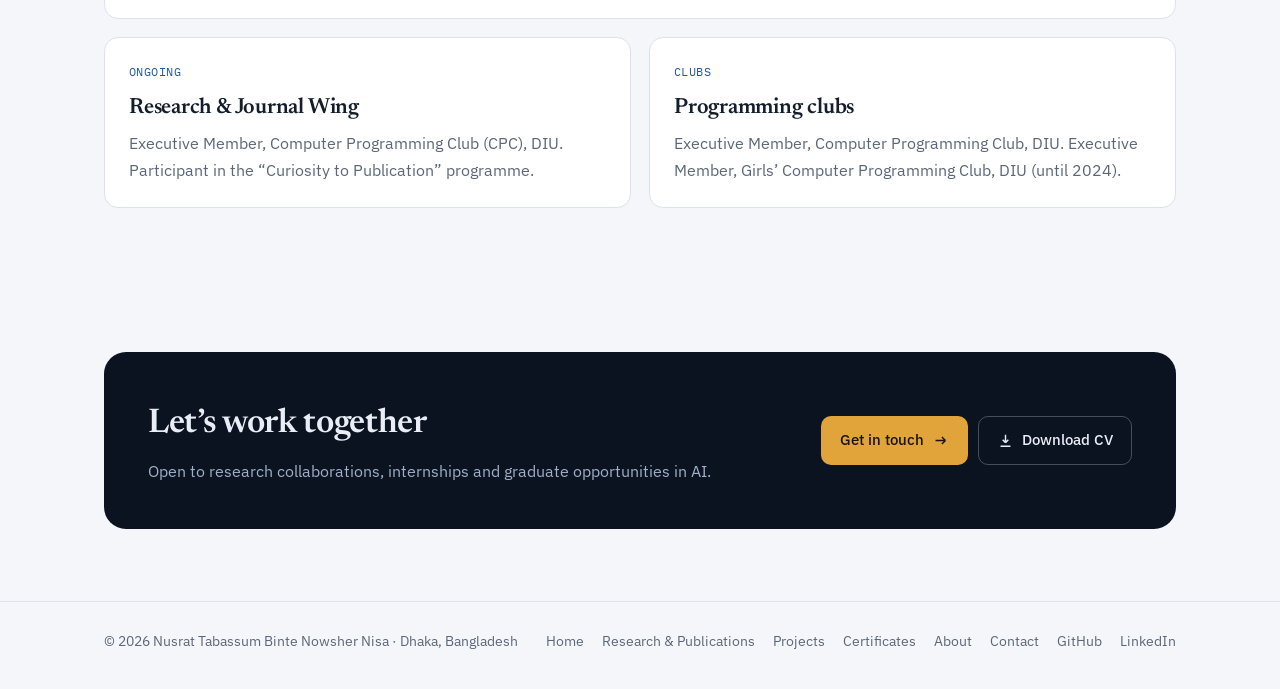
==== commit 773f22c7: "Refresh formal white portfolio styling and separate research from projects" ====
--- a/about.html
+++ b/about.html
@@ -22,7 +22,7 @@
   <div class="wrap">
     <a class="brand" href="index.html"><img src="photo.jpg" alt=""><span>Nusrat Tabassum <span class="mid">Binte Nowsher </span>Nisa</span></a>
     <button class="menu-toggle" aria-expanded="false" aria-controls="menu">Menu</button>
-    <ul class="menu" id="menu"><li><a href="index.html">Home</a></li><li><a href="publications.html">Publications</a></li><li><a href="projects.html">Projects</a></li><li><a href="certificates.html">Certificates</a></li><li><a href="about.html" aria-current="page">About</a></li><li><a href="contact.html">Contact</a></li><li><a class="cv-link" href="Nusrat_Tabassum_Nisa_CV.pdf">Download CV</a></li></ul>
+    <ul class="menu" id="menu"><li><a href="index.html">Home</a></li><li><a href="publications.html">Research &amp; Publications</a></li><li><a href="projects.html">Projects</a></li><li><a href="certificates.html">Certificates</a></li><li><a href="about.html" aria-current="page">About</a></li><li><a href="contact.html">Contact</a></li><li><a class="cv-link" href="Nusrat_Tabassum_Nisa_CV.pdf">Download CV</a></li></ul>
   </div>
 </header>
 <section class="night"><canvas class="sky" aria-hidden="true"></canvas>
@@ -113,7 +113,7 @@
 <footer class="site-footer">
   <div class="wrap">
     <span>© <span id="year">2026</span> Nusrat Tabassum Binte Nowsher Nisa · Dhaka, Bangladesh</span>
-    <nav aria-label="Footer"><a href="index.html">Home</a><a href="publications.html">Publications</a><a href="projects.html">Projects</a><a href="certificates.html">Certificates</a><a href="about.html">About</a><a href="contact.html">Contact</a><a href="https://github.com/nisa3131">GitHub</a><a href="https://www.linkedin.com/in/nusrat-tabassum-nisa-0b7811408">LinkedIn</a></nav>
+    <nav aria-label="Footer"><a href="index.html">Home</a><a href="publications.html">Research &amp; Publications</a><a href="projects.html">Projects</a><a href="certificates.html">Certificates</a><a href="about.html">About</a><a href="contact.html">Contact</a><a href="https://github.com/nisa3131">GitHub</a><a href="https://www.linkedin.com/in/nusrat-tabassum-nisa-0b7811408">LinkedIn</a></nav>
   </div>
 </footer>
 <script src="main.js"></script>
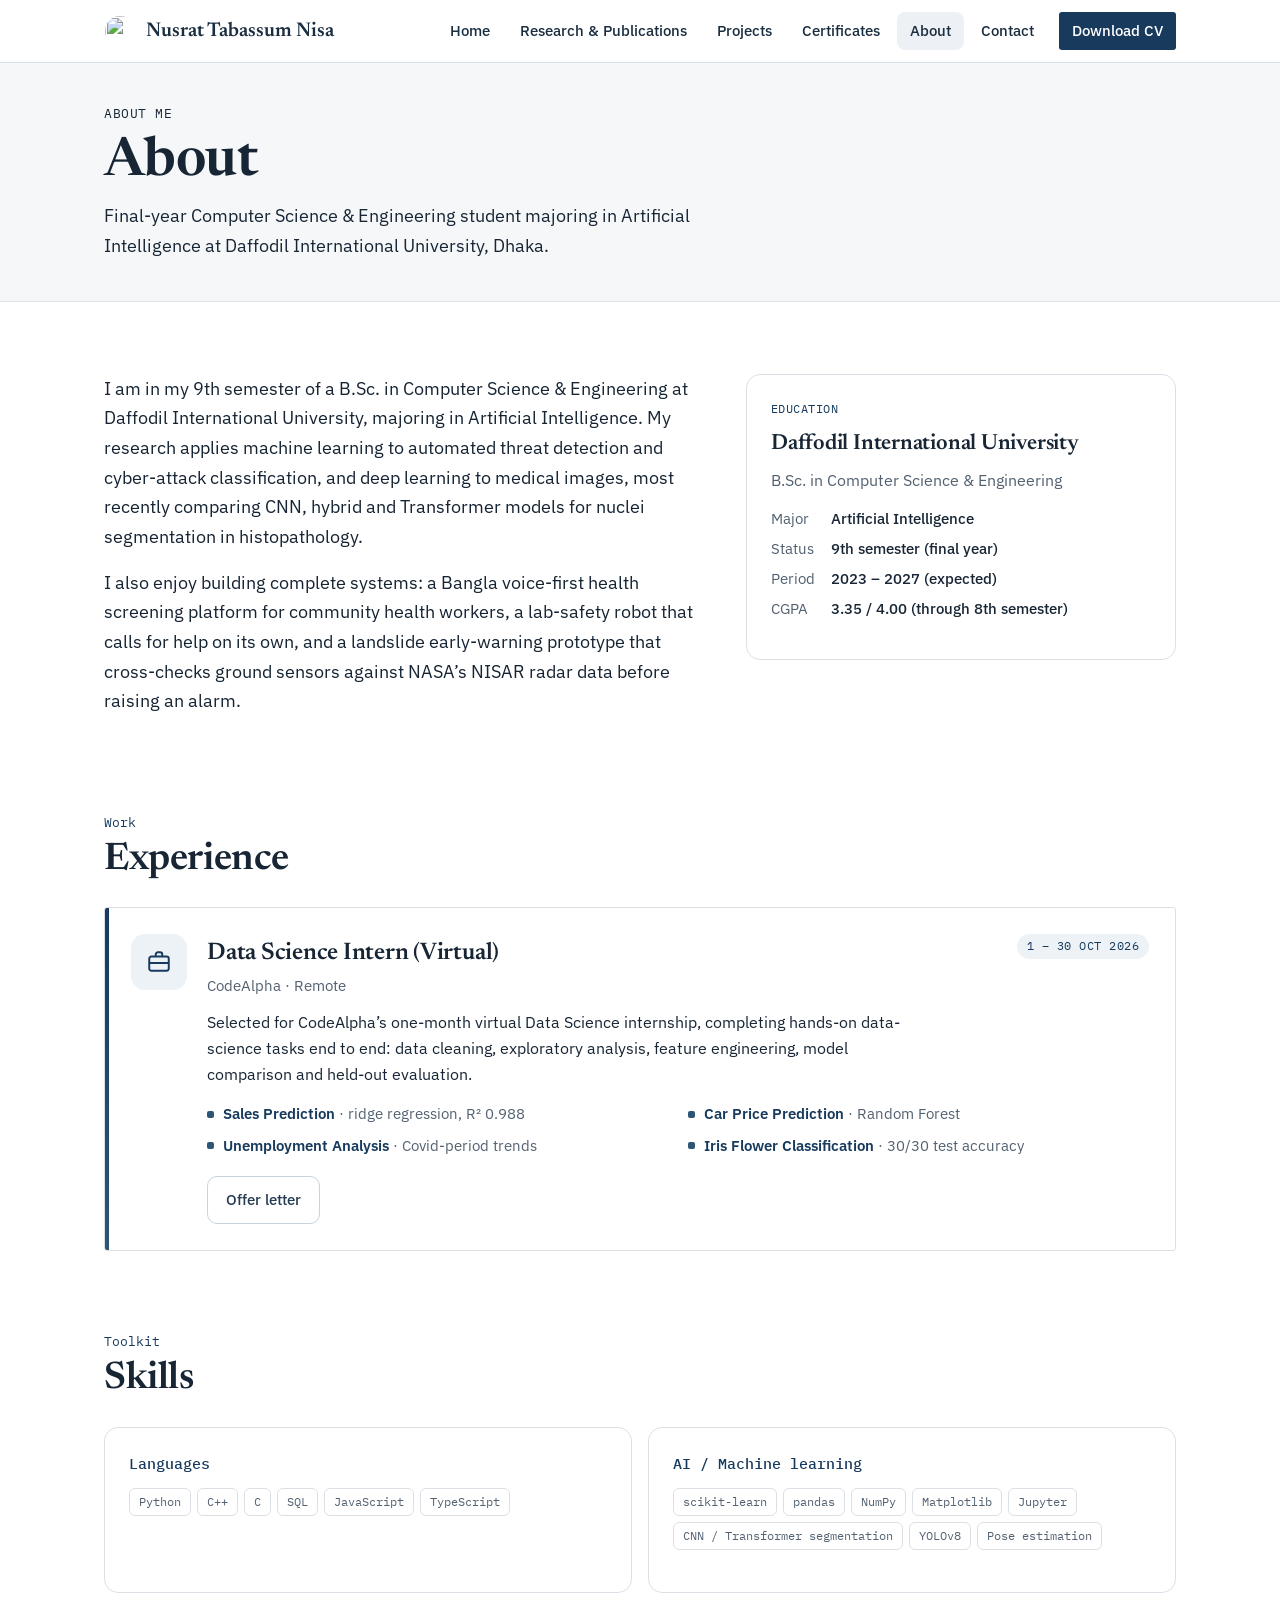
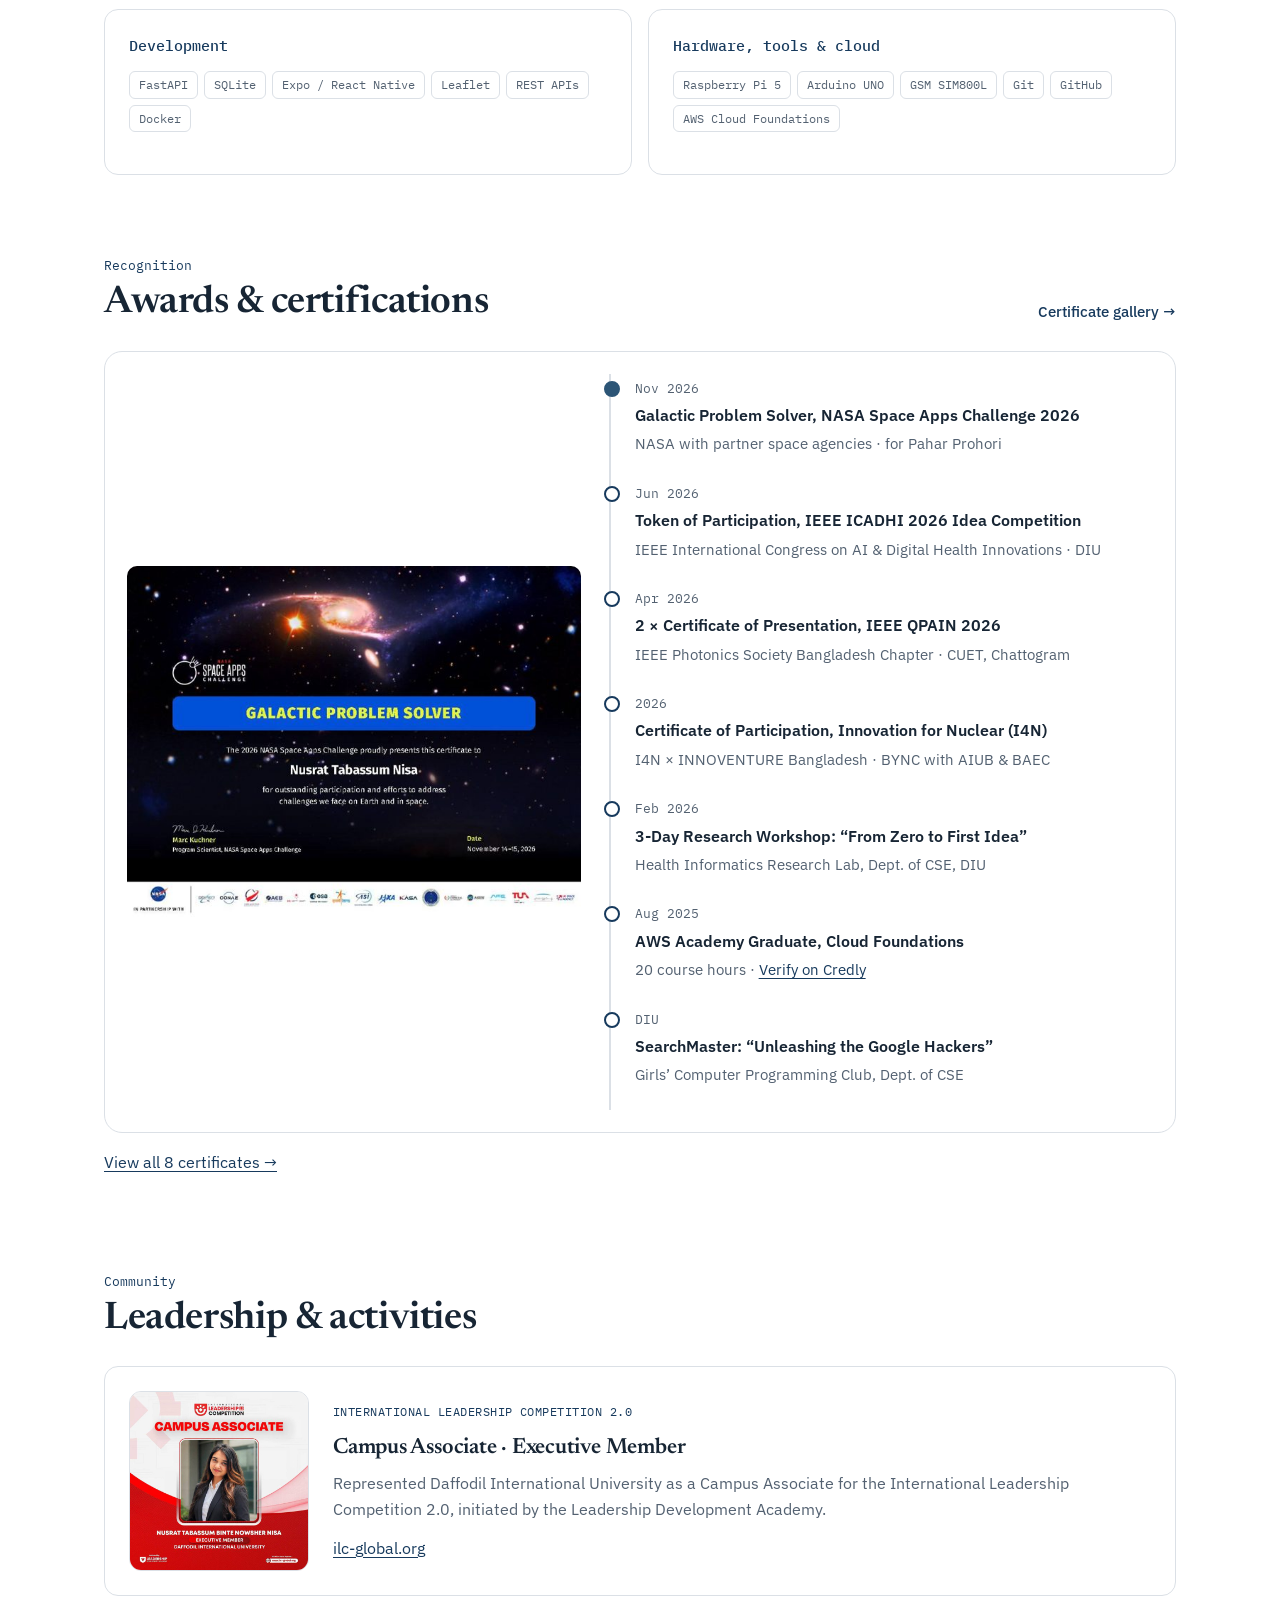
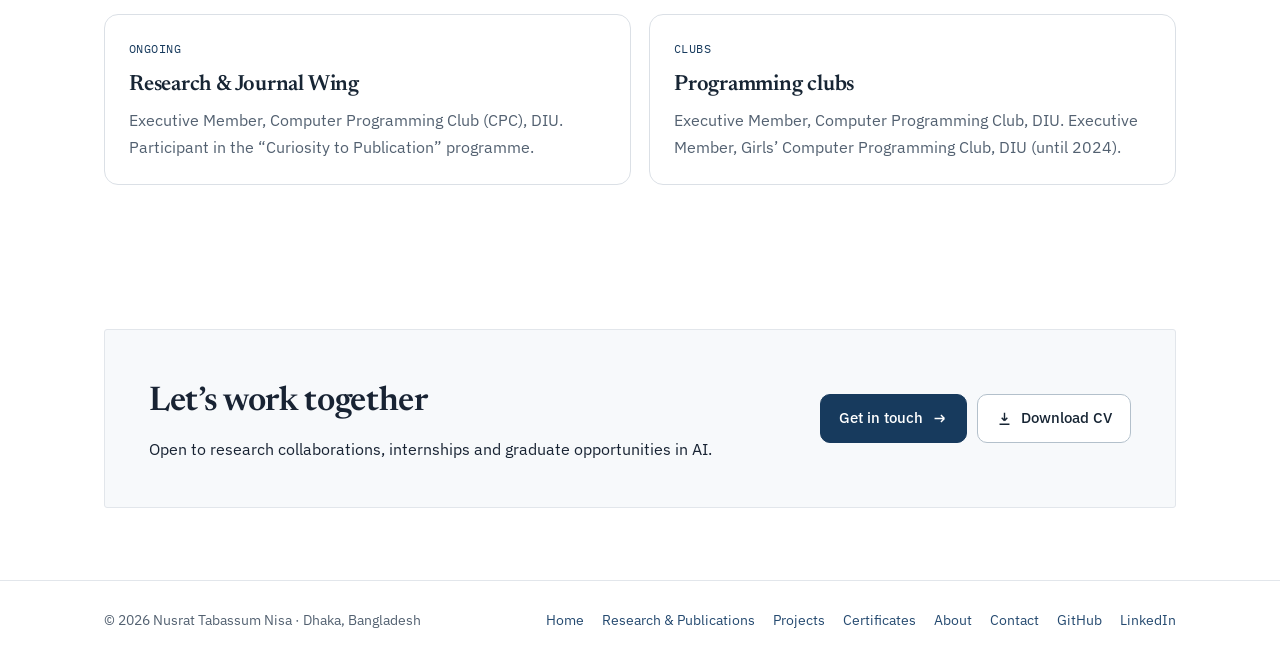
==== commit 118a229b: "Use Nusrat Tabassum Nisa as public portfolio display name" ====
--- a/about.html
+++ b/about.html
@@ -3,11 +3,11 @@
 <head>
 <meta charset="utf-8">
 <meta name="viewport" content="width=device-width, initial-scale=1">
-<title>About · Nusrat Tabassum Binte Nowsher Nisa</title>
-<meta name="description" content="Education, skills, awards and leadership of Nusrat Tabassum Binte Nowsher Nisa, B.Sc. CSE (AI major) student at Daffodil International University.">
-<meta name="author" content="Nusrat Tabassum Binte Nowsher Nisa">
-<meta property="og:title" content="About · Nusrat Tabassum Binte Nowsher Nisa">
-<meta property="og:description" content="Education, skills, awards and leadership of Nusrat Tabassum Binte Nowsher Nisa, B.Sc. CSE (AI major) student at Daffodil International University.">
+<title>About · Nusrat Tabassum Nisa</title>
+<meta name="description" content="Education, skills, awards and leadership of Nusrat Tabassum Nisa, B.Sc. CSE (AI major) student at Daffodil International University.">
+<meta name="author" content="Nusrat Tabassum Nisa">
+<meta property="og:title" content="About · Nusrat Tabassum Nisa">
+<meta property="og:description" content="Education, skills, awards and leadership of Nusrat Tabassum Nisa, B.Sc. CSE (AI major) student at Daffodil International University.">
 <meta property="og:image" content="photo.jpg">
 <meta property="og:type" content="website">
 <link rel="icon" href="photo.jpg">
@@ -20,7 +20,7 @@
 <a class="skip" href="#main">Skip to content</a>
 <header class="site-header">
   <div class="wrap">
-    <a class="brand" href="index.html"><img src="photo.jpg" alt=""><span>Nusrat Tabassum <span class="mid">Binte Nowsher </span>Nisa</span></a>
+    <a class="brand" href="index.html"><img src="photo.jpg" alt=""><span>Nusrat Tabassum Nisa</span></a>
     <button class="menu-toggle" aria-expanded="false" aria-controls="menu">Menu</button>
     <ul class="menu" id="menu"><li><a href="index.html">Home</a></li><li><a href="publications.html">Research &amp; Publications</a></li><li><a href="projects.html">Projects</a></li><li><a href="certificates.html">Certificates</a></li><li><a href="about.html" aria-current="page">About</a></li><li><a href="contact.html">Contact</a></li><li><a class="cv-link" href="Nusrat_Tabassum_Nisa_CV.pdf">Download CV</a></li></ul>
   </div>
@@ -97,7 +97,7 @@
   <section class="section">
     <div class="section-head"><div><span class="num">Community</span><h2>Leadership &amp; activities</h2></div></div>
     <div class="panel lead-feature">
-      <a href="certs/ilc-campus-associate.jpg"><img src="certs/ilc-campus-associate-thumb.jpg" alt="International Leadership Competition 2.0 Campus Associate announcement for Nusrat Tabassum Binte Nowsher Nisa"></a>
+      <a href="certs/ilc-campus-associate.jpg"><img src="certs/ilc-campus-associate-thumb.jpg" alt="International Leadership Competition 2.0 Campus Associate announcement for Nusrat Tabassum Nisa"></a>
       <div><p class="kicker">INTERNATIONAL LEADERSHIP COMPETITION 2.0</p><h3>Campus Associate · Executive Member</h3><p class="muted" style="margin:0 0 12px">Represented Daffodil International University as a Campus Associate for the International Leadership Competition 2.0, initiated by the Leadership Development Academy.</p><a href="https://www.ilc-global.org">ilc-global.org</a></div>
     </div>
     <div class="cards">
@@ -112,7 +112,7 @@
 </main>
 <footer class="site-footer">
   <div class="wrap">
-    <span>© <span id="year">2026</span> Nusrat Tabassum Binte Nowsher Nisa · Dhaka, Bangladesh</span>
+    <span>© <span id="year">2026</span> Nusrat Tabassum Nisa · Dhaka, Bangladesh</span>
     <nav aria-label="Footer"><a href="index.html">Home</a><a href="publications.html">Research &amp; Publications</a><a href="projects.html">Projects</a><a href="certificates.html">Certificates</a><a href="about.html">About</a><a href="contact.html">Contact</a><a href="https://github.com/nisa3131">GitHub</a><a href="https://www.linkedin.com/in/nusrat-tabassum-nisa-0b7811408">LinkedIn</a></nav>
   </div>
 </footer>
--- a/style.css
+++ b/style.css
@@ -323,3 +323,54 @@
 .lead-feature { display: grid; grid-template-columns: 180px 1fr; gap: 24px; align-items: center; }
 .lead-feature img { border-radius: 12px; border: 1px solid var(--line); }
 @media (max-width: 560px) { .lead-feature { grid-template-columns: 1fr; } .lead-feature img { max-width: 220px; } }
+
+/* November 2026 formal white portfolio refresh — preserves original project and publication content */
+:root,:root[data-theme="dark"]{--bg:#fff;--surface:#fff;--ink:#182333;--muted:#536171;--line:#e2e6eb;--accent:#254a70;--accent-2:#254a70;--accent-soft:#edf3f8;--night:#f7f9fb;--night-2:#fff;--night-ink:#182333;--night-muted:#506176;--shadow:none;color-scheme:light}
+body{background:#fff;color:#182333}
+.site-header{background:#fff!important;border-bottom:1px solid #e1e5eb;backdrop-filter:none}
+.brand,.menu a,.menu a[aria-current="page"],.menu-toggle{color:#1a293a!important}
+.menu a:hover,.menu a[aria-current="page"]{background:#eef2f6!important}
+.menu .cv-link{background:#253b54!important;color:#fff!important}
+.night{background:#fff!important;color:#182333!important;border-bottom:1px solid #e5e9ee}
+.night canvas{display:none!important}
+.hero{padding-top:52px;padding-bottom:62px;gap:46px}
+.hero .eyebrow{border:0;background:none;border-radius:0;padding:0;color:#536579}
+.dot{display:none}
+.hero h1,.hero h1 .l2,.hero h1 .l2 em,.hero h1 em{color:#182333!important}
+.hero .role,.hero .role strong{color:#47576b!important}
+.btn-gold,.btn-solid{background:#253b54!important;color:#fff!important;border-color:#253b54!important}
+.btn-ghost,.btn-line{background:#fff!important;color:#253b54!important;border:1px solid #c9d3dd!important}
+.portrait-frame{background:#fff!important;box-shadow:none!important;border:1px solid #e5e9ee!important;border-radius:5px!important;overflow:hidden}
+.portrait-frame img{object-fit:contain!important;width:100%!important;height:auto!important;max-height:none!important;object-position:center!important}
+.highlights,.stats{display:none!important}
+.page-hero{padding-top:40px;padding-bottom:40px}
+.page-hero .kicker,.page-hero h1,.page-hero p{color:#182333!important}
+.card,.repo,.feature,.focus,.cta,.pub,.exp{box-shadow:none!important}
+.cta{background:#f7f9fb!important;color:#182333!important;border:1px solid #e2e6eb!important}
+.cta h2,.cta p{color:#182333!important}
+.site-footer{background:#fff!important;color:#536171!important;border-top:1px solid #e2e6eb}
+.site-footer a{color:#254a70!important}
+@media(max-width:820px){.menu{background:#fff!important;border-bottom:1px solid #e2e6eb}.hero{padding-top:30px;padding-bottom:42px}}
+
+/* 2026 professional industrial refresh: neutral backgrounds, clear type and disciplined edges */
+:root, :root[data-theme="dark"] {--bg:#fff;--surface:#fff;--ink:#152332;--muted:#536171;--line:#dbe0e6;--accent:#173a5d;--accent-2:#2c5576;--accent-soft:#edf2f6;--night:#f7f9fb;--night-2:#f3f6f8;--night-ink:#172534;--night-muted:#57697b;--shadow:none;color-scheme:light;}
+body {background:#fff!important;color:#172534!important;font-family:"IBM Plex Sans","Segoe UI",sans-serif;}
+.site-header {background:rgba(255,255,255,.98)!important;border-bottom:1px solid #d8dfe5!important;box-shadow:none!important}
+.brand,.brand span,.menu a,.menu a[aria-current="page"] {color:#1a2e40!important}
+.menu a:hover,.menu a[aria-current="page"] {background:#edf1f5!important}
+.menu .cv-link {background:#173a5d!important;color:#fff!important;border-radius:3px!important}
+.menu-toggle {color:#172534!important;border-color:#c6d0d8!important}
+.night {background:#f5f7f9!important;color:#172534!important;border-bottom:1px solid #dce2e8!important}
+.night canvas.sky {display:none!important}
+.night .hero h1,.night h1,.hero h1 .l2,.hero h1 em,.hero .role,.hero .role strong,.night .eyebrow,.night .page-hero p {color:#172534!important}
+.hero .eyebrow {border-color:#cfdae3!important;background:#fff!important;border-radius:3px!important}
+.hero .role {color:#495967!important}
+.portrait-frame {background:#fff!important;border:1px solid #d8dfe5!important;box-shadow:none!important;border-radius:3px!important;overflow:hidden!important}
+.portrait-frame img {object-fit:contain!important;object-position:center!important;}
+.btn-gold,.btn-solid {background:#173a5d!important;color:white!important;border-color:#173a5d!important}
+.btn-ghost {color:#172534!important;border-color:#b3c0cb!important;background:#fff!important}
+.btn-ghost svg {color:#172534!important}
+.stats {display:none!important}
+.card,.feature,.focus,.repo,.exp,.pub,.cta {box-shadow:none!important;border-radius:3px!important}
+.section {border-color:#e1e6eb!important}
+@media(max-width:820px){.menu{background:#fff!important;border-color:#dce2e8!important}}
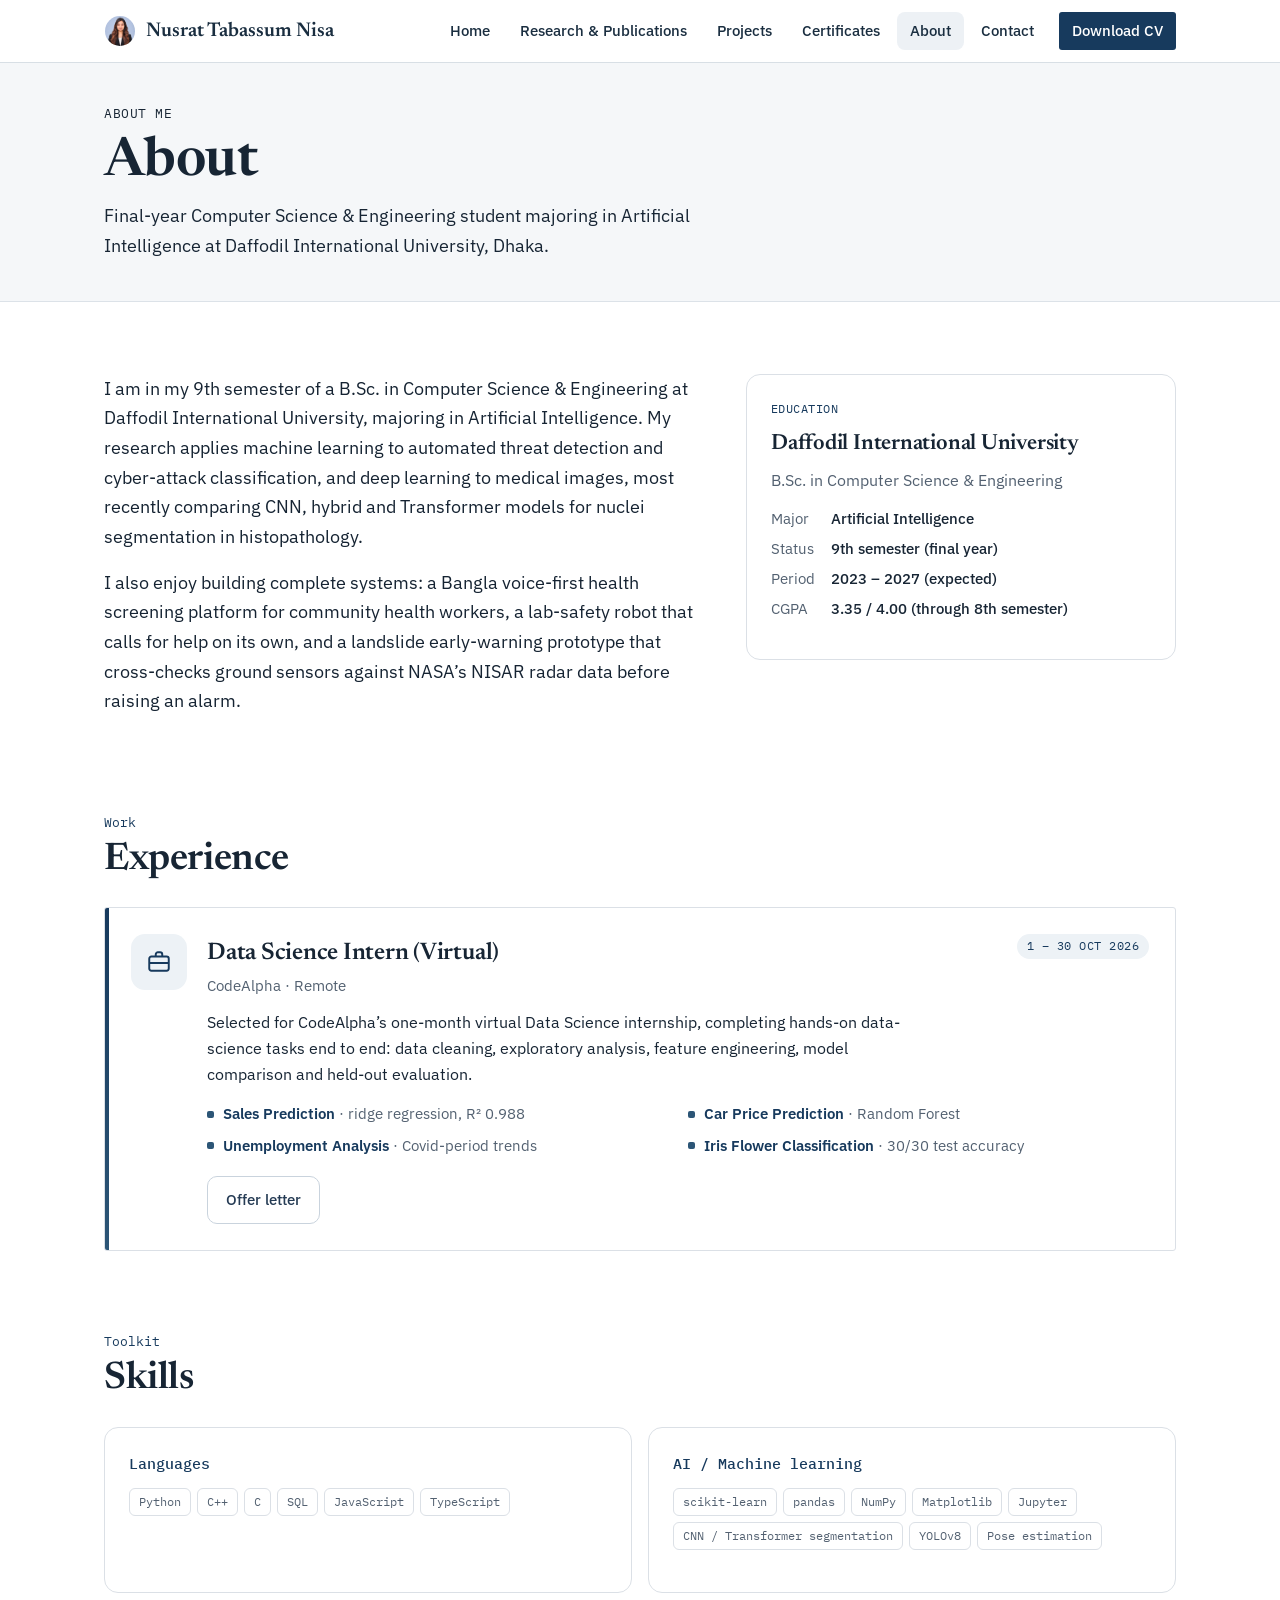
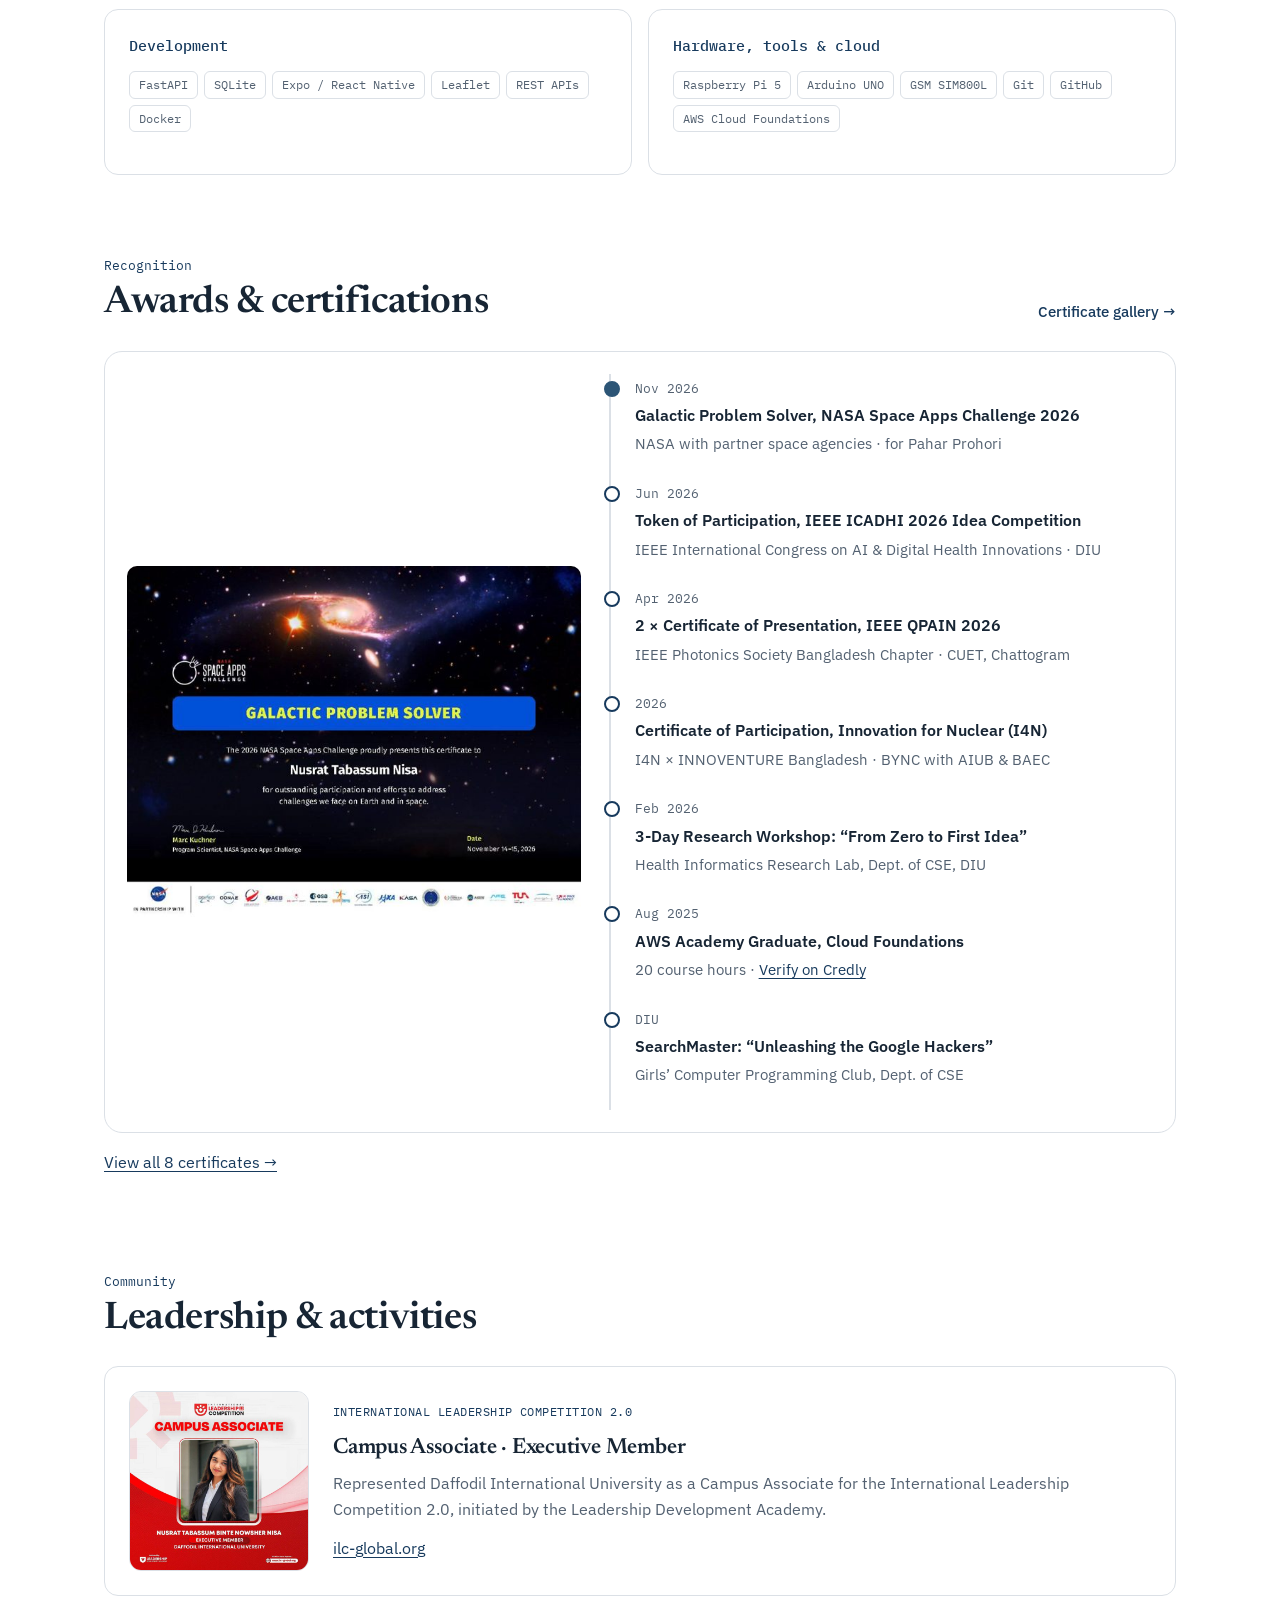
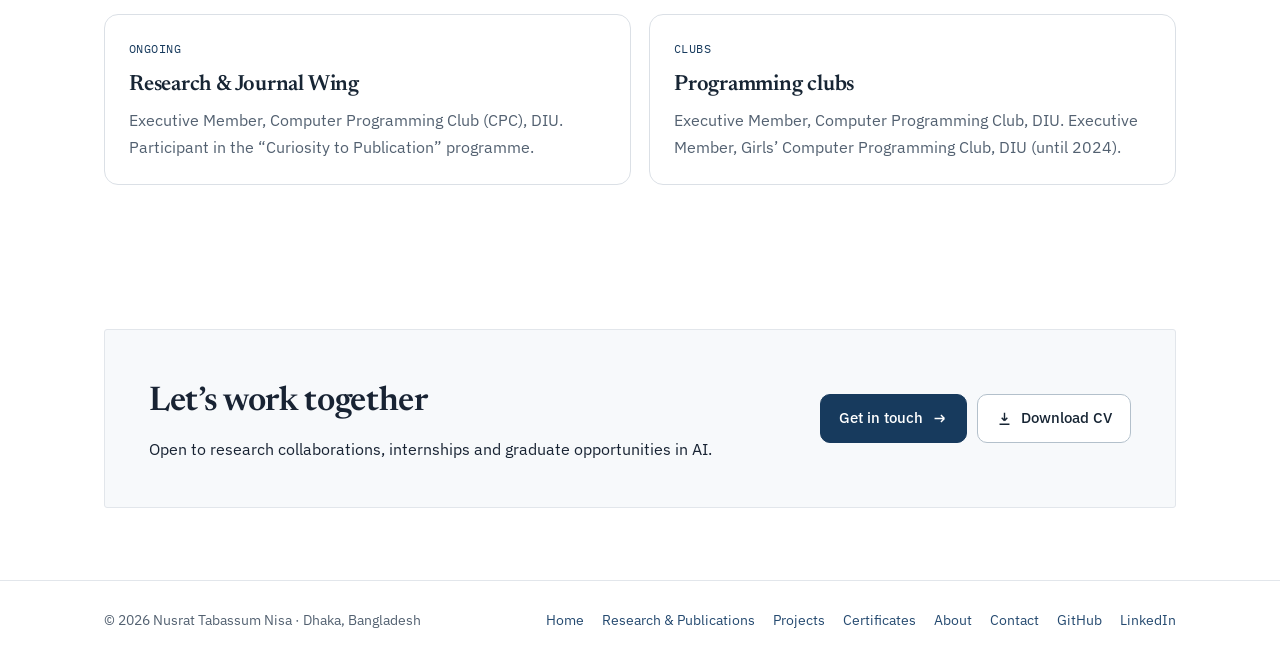
==== commit 9439c05a: "Fix profile photo path to uploaded high-resolution image" ====
--- a/about.html
+++ b/about.html
@@ -8,9 +8,9 @@
 <meta name="author" content="Nusrat Tabassum Nisa">
 <meta property="og:title" content="About · Nusrat Tabassum Nisa">
 <meta property="og:description" content="Education, skills, awards and leadership of Nusrat Tabassum Nisa, B.Sc. CSE (AI major) student at Daffodil International University.">
-<meta property="og:image" content="photo.jpg">
+<meta property="og:image" content="portfolio_photo_highres.jpg">
 <meta property="og:type" content="website">
-<link rel="icon" href="photo.jpg">
+<link rel="icon" href="portfolio_photo_highres.jpg">
 <link rel="preconnect" href="https://fonts.googleapis.com">
 <link rel="preconnect" href="https://fonts.gstatic.com" crossorigin>
 <link href="https://fonts.googleapis.com/css2?family=Newsreader:ital,opsz,wght@0,6..72,400;0,6..72,600;1,6..72,400&family=IBM+Plex+Sans:wght@400;500;600&family=IBM+Plex+Mono:wght@400;500&display=swap" rel="stylesheet">
@@ -20,7 +20,7 @@
 <a class="skip" href="#main">Skip to content</a>
 <header class="site-header">
   <div class="wrap">
-    <a class="brand" href="index.html"><img src="photo.jpg" alt=""><span>Nusrat Tabassum Nisa</span></a>
+    <a class="brand" href="index.html"><img src="portfolio_photo_highres.jpg" alt=""><span>Nusrat Tabassum Nisa</span></a>
     <button class="menu-toggle" aria-expanded="false" aria-controls="menu">Menu</button>
     <ul class="menu" id="menu"><li><a href="index.html">Home</a></li><li><a href="publications.html">Research &amp; Publications</a></li><li><a href="projects.html">Projects</a></li><li><a href="certificates.html">Certificates</a></li><li><a href="about.html" aria-current="page">About</a></li><li><a href="contact.html">Contact</a></li><li><a class="cv-link" href="Nusrat_Tabassum_Nisa_CV.pdf">Download CV</a></li></ul>
   </div>
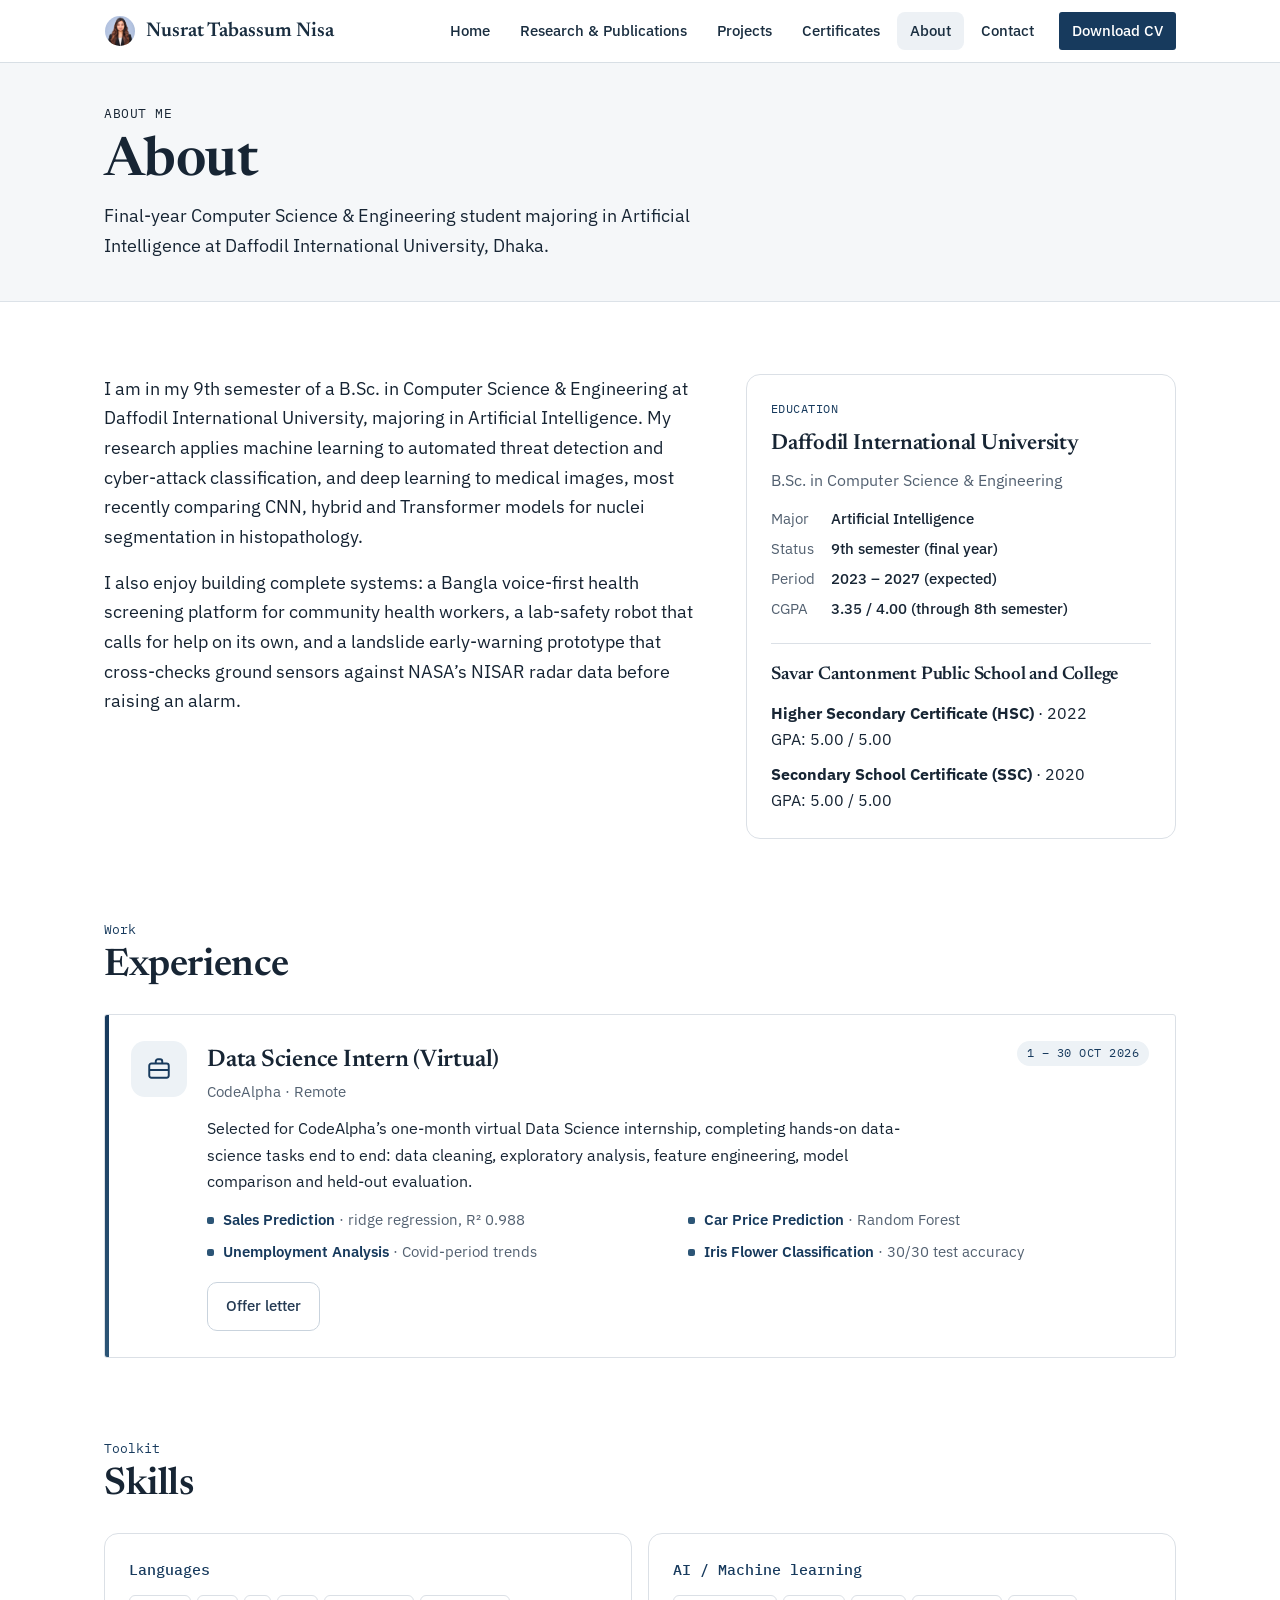
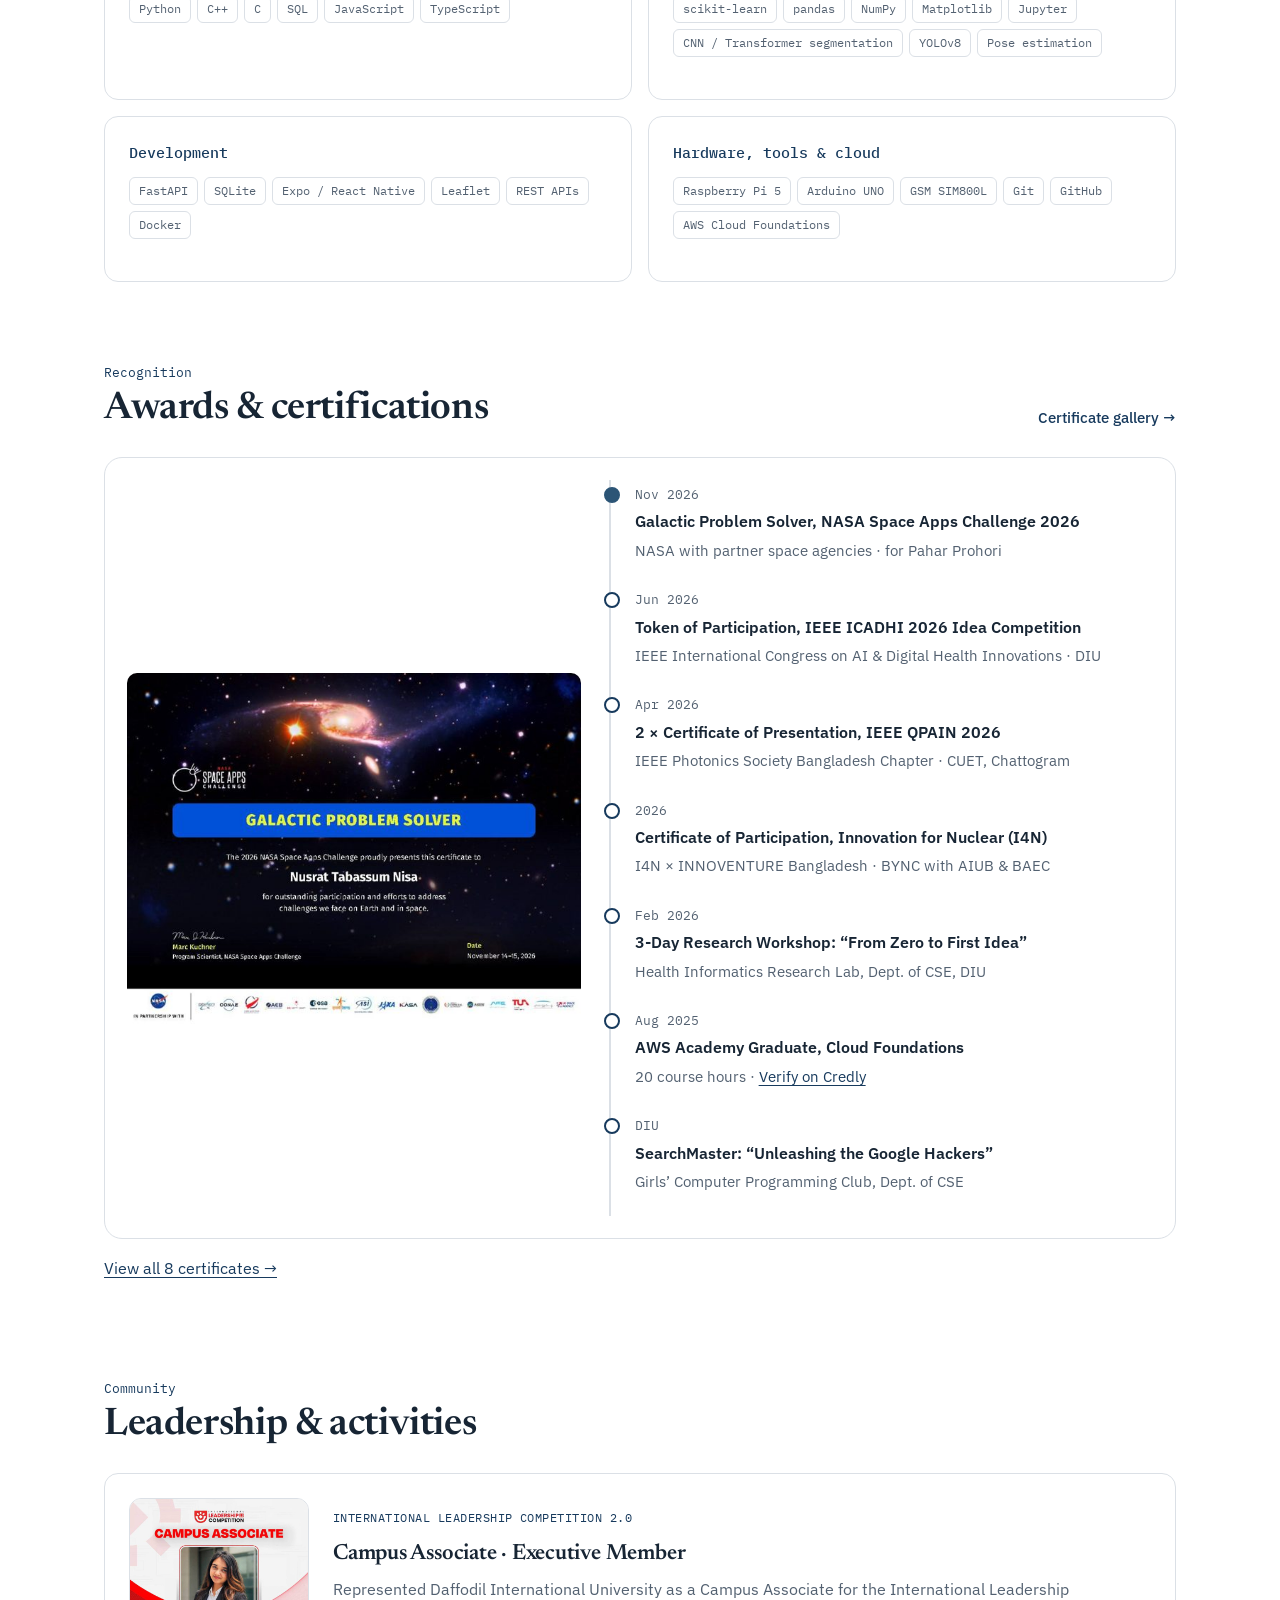
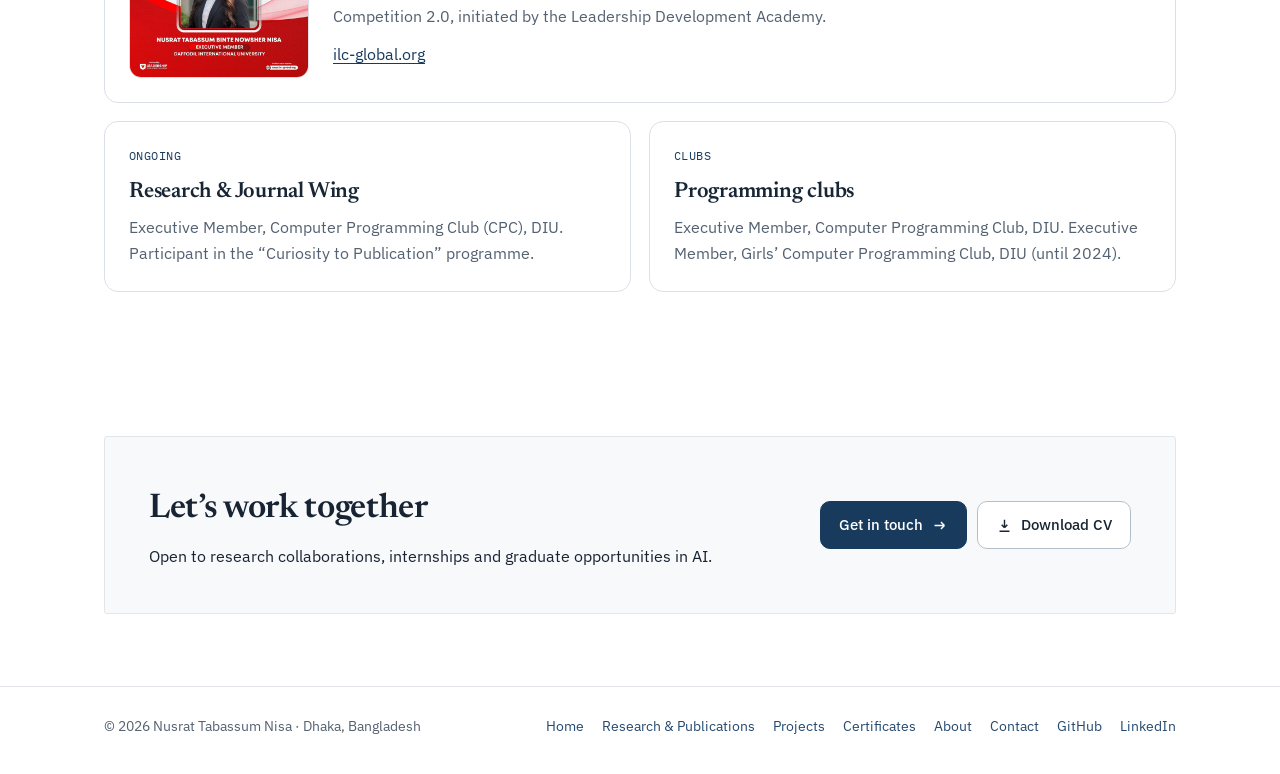
==== commit 4c864443: "Add HSC 2022 and SSC 2020, GPA 5.00, to Education" ====
--- a/about.html
+++ b/about.html
@@ -45,6 +45,11 @@
           <dt>Period</dt><dd>2023 – 2027 (expected)</dd>
           <dt>CGPA</dt><dd>3.35 / 4.00 (through 8th semester)</dd>
         </dl>
+        <div class="prior-education" style="margin-top:22px;padding-top:16px;border-top:1px solid var(--line)">
+          <h3 style="font-size:1.15rem;margin:0 0 10px">Savar Cantonment Public School and College</h3>
+          <p style="margin:0 0 8px"><strong>Higher Secondary Certificate (HSC)</strong> · 2022<br>GPA: 5.00 / 5.00</p>
+          <p style="margin:0"><strong>Secondary School Certificate (SSC)</strong> · 2020<br>GPA: 5.00 / 5.00</p>
+        </div>
       </div>
     </div>
   </section>
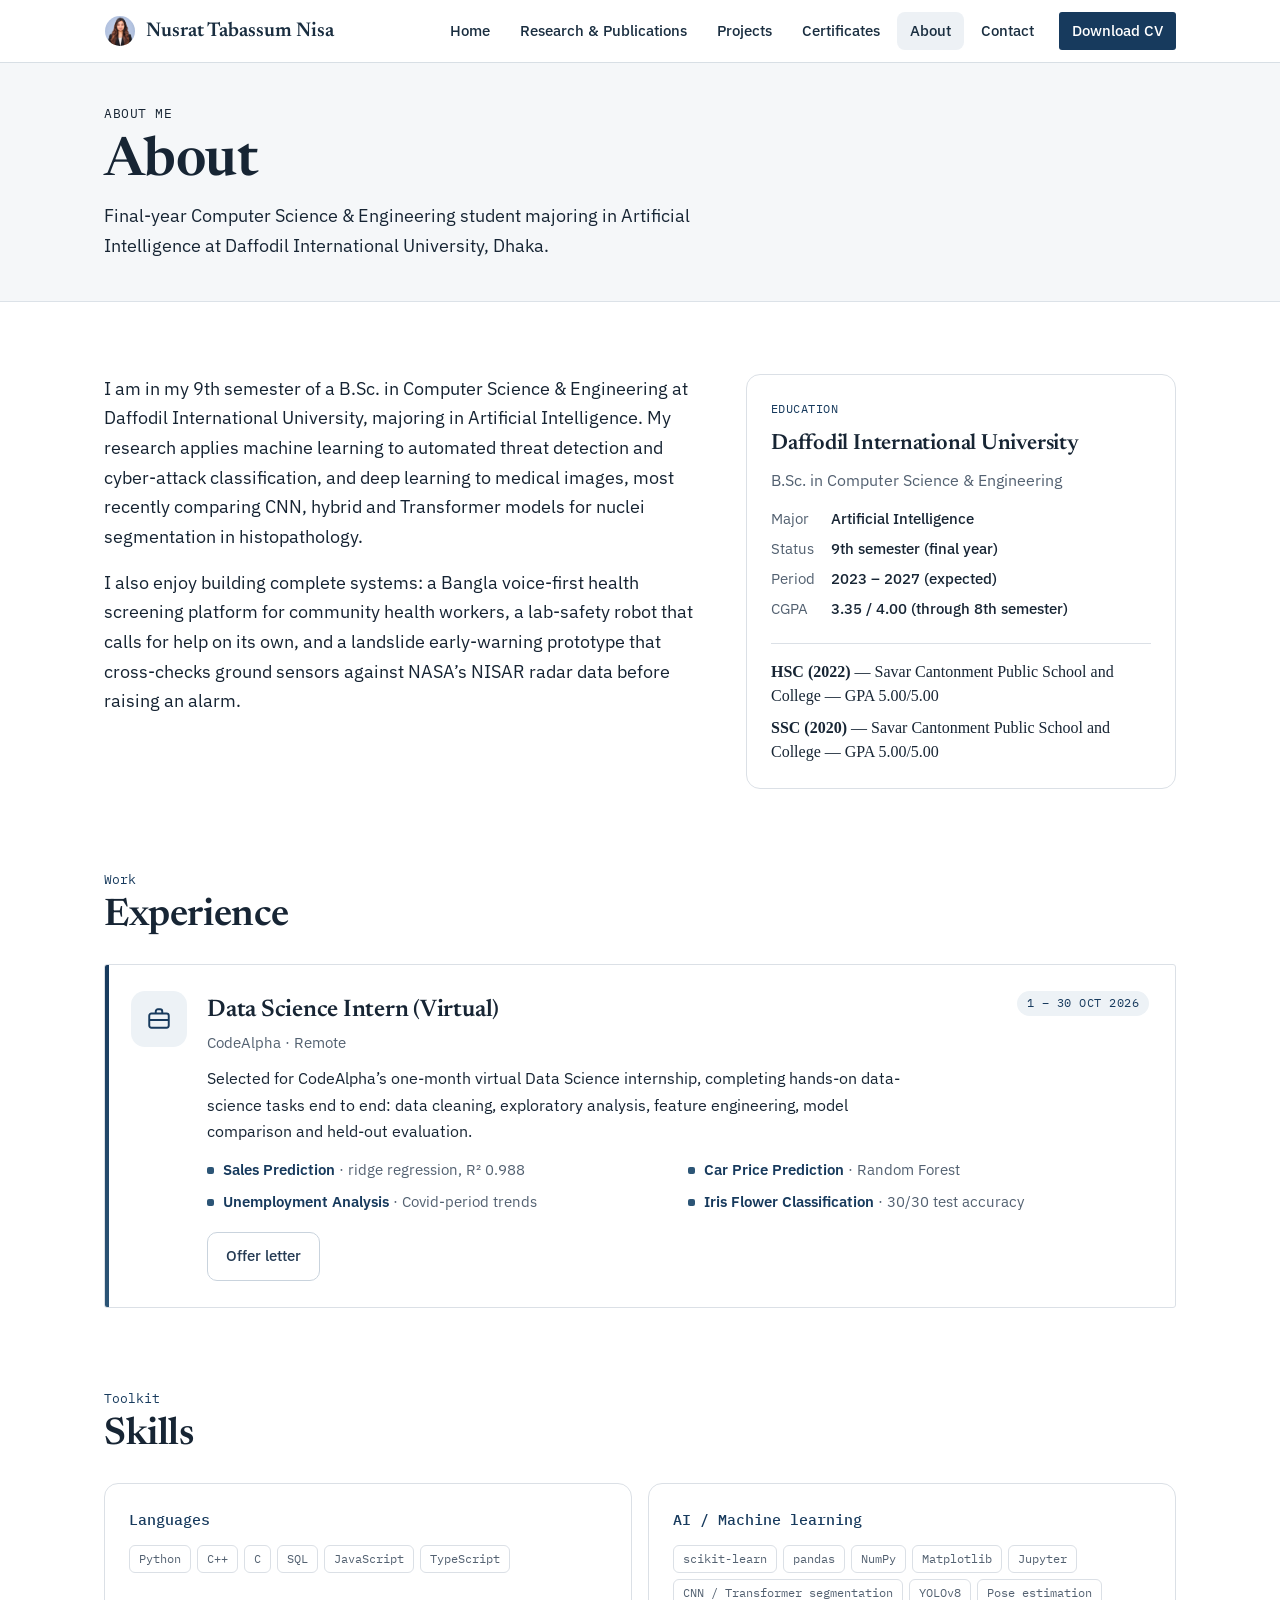
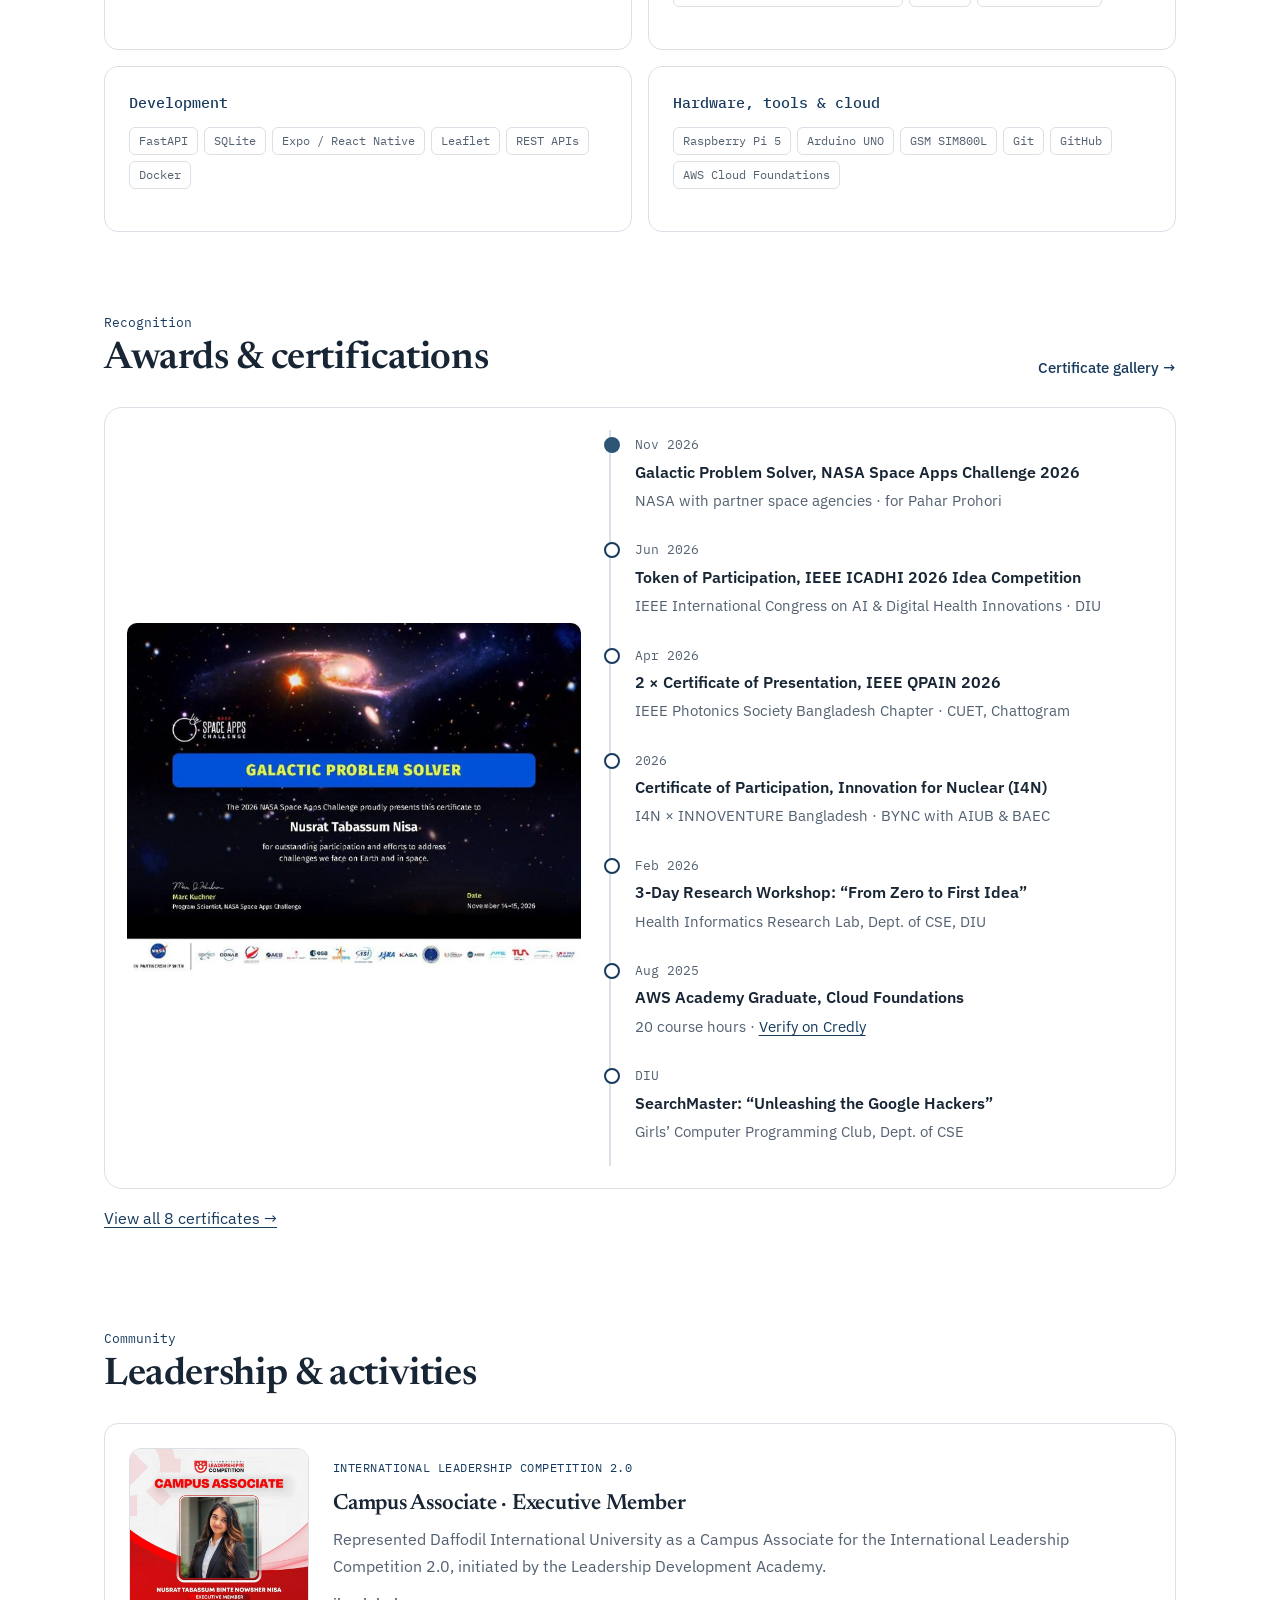
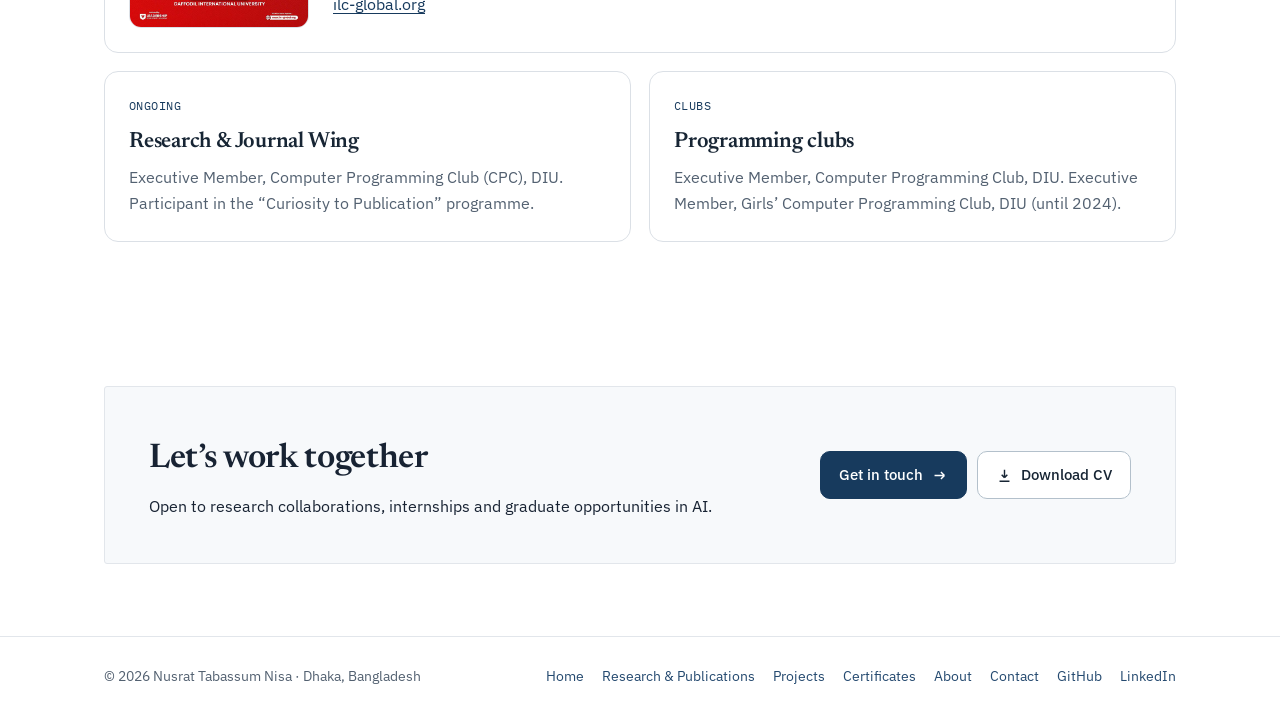
==== commit f473081f: "Match education CV formatting: two Times New Roman 12pt school lines" ====
--- a/about.html
+++ b/about.html
@@ -45,10 +45,9 @@
           <dt>Period</dt><dd>2023 – 2027 (expected)</dd>
           <dt>CGPA</dt><dd>3.35 / 4.00 (through 8th semester)</dd>
         </dl>
-        <div class="prior-education" style="margin-top:22px;padding-top:16px;border-top:1px solid var(--line)">
-          <h3 style="font-size:1.15rem;margin:0 0 10px">Savar Cantonment Public School and College</h3>
-          <p style="margin:0 0 8px"><strong>Higher Secondary Certificate (HSC)</strong> · 2022<br>GPA: 5.00 / 5.00</p>
-          <p style="margin:0"><strong>Secondary School Certificate (SSC)</strong> · 2020<br>GPA: 5.00 / 5.00</p>
+        <div class="prior-education" style="margin-top:22px;padding-top:16px;border-top:1px solid var(--line);font-family:'Times New Roman',Times,serif;font-size:12pt;line-height:1.5">
+          <p style="margin:0 0 8px"><strong>HSC (2022)</strong> — Savar Cantonment Public School and College — GPA 5.00/5.00</p>
+          <p style="margin:0"><strong>SSC (2020)</strong> — Savar Cantonment Public School and College — GPA 5.00/5.00</p>
         </div>
       </div>
     </div>
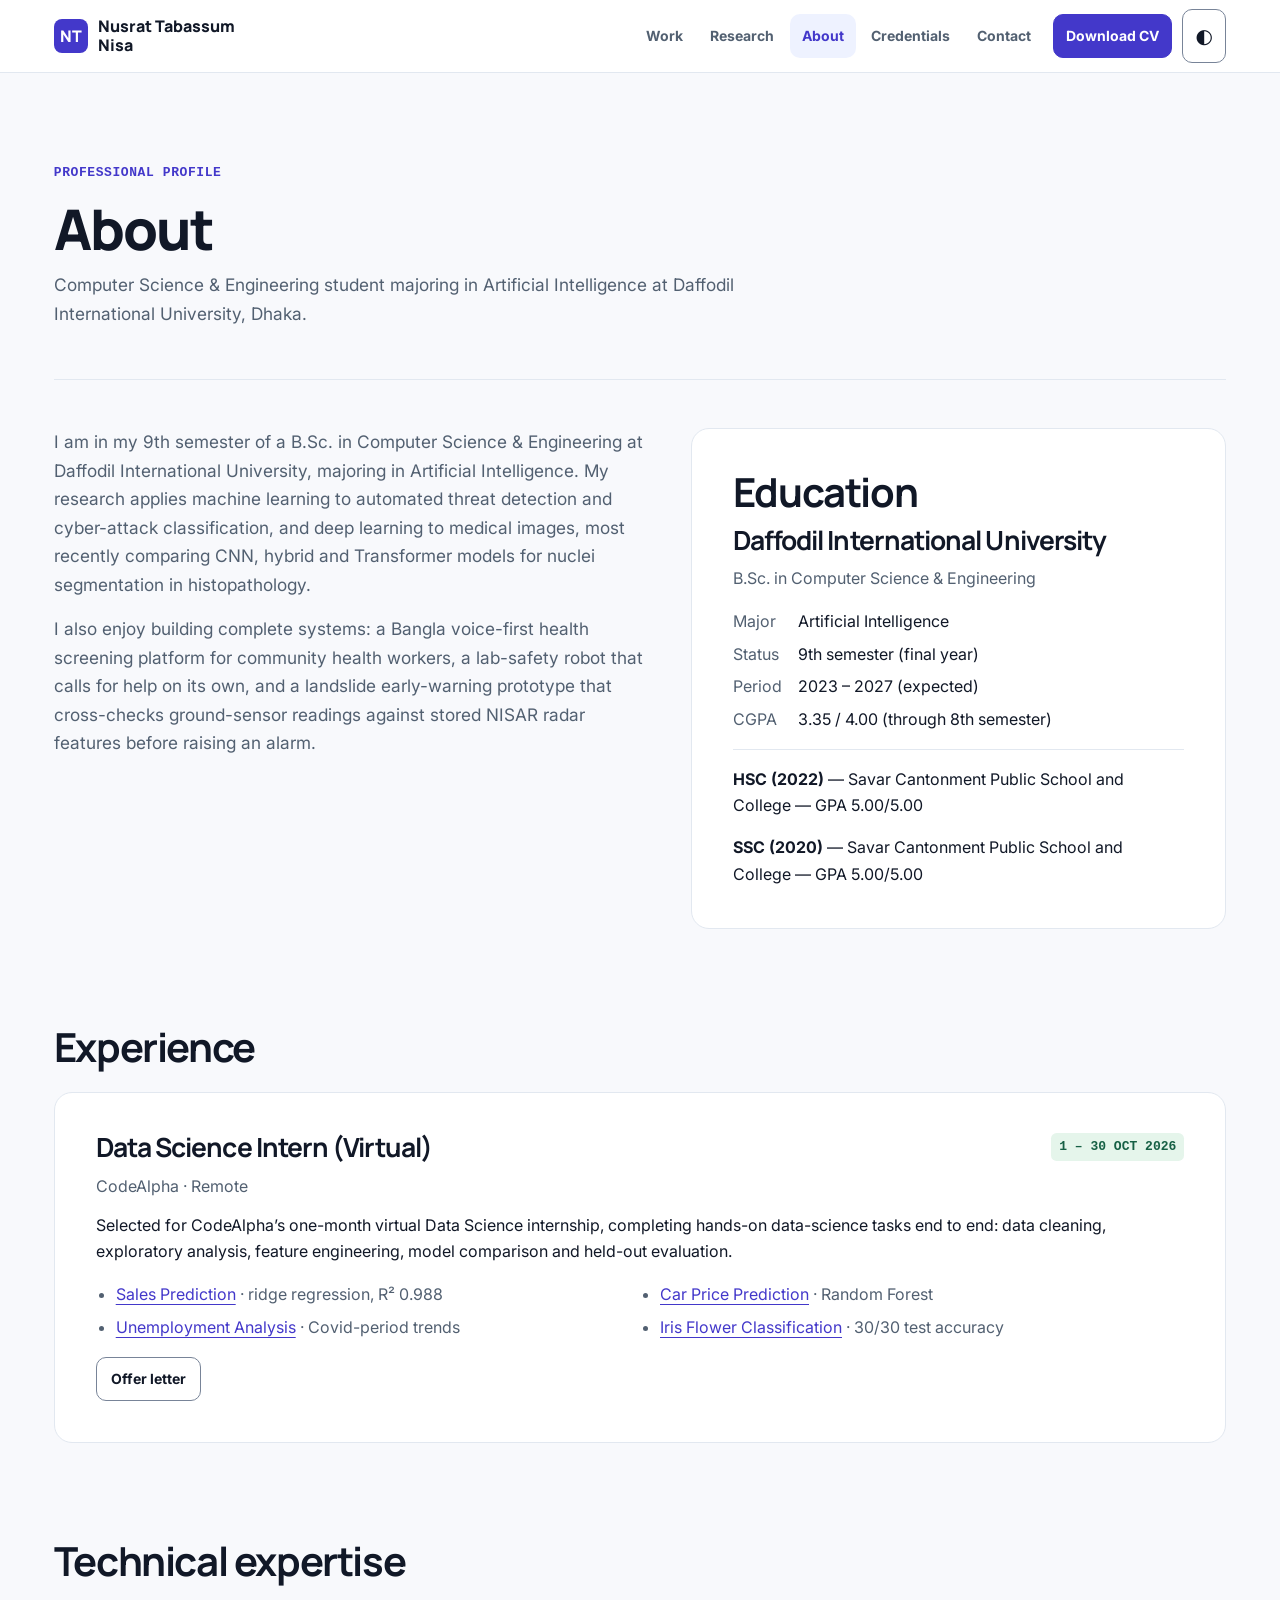
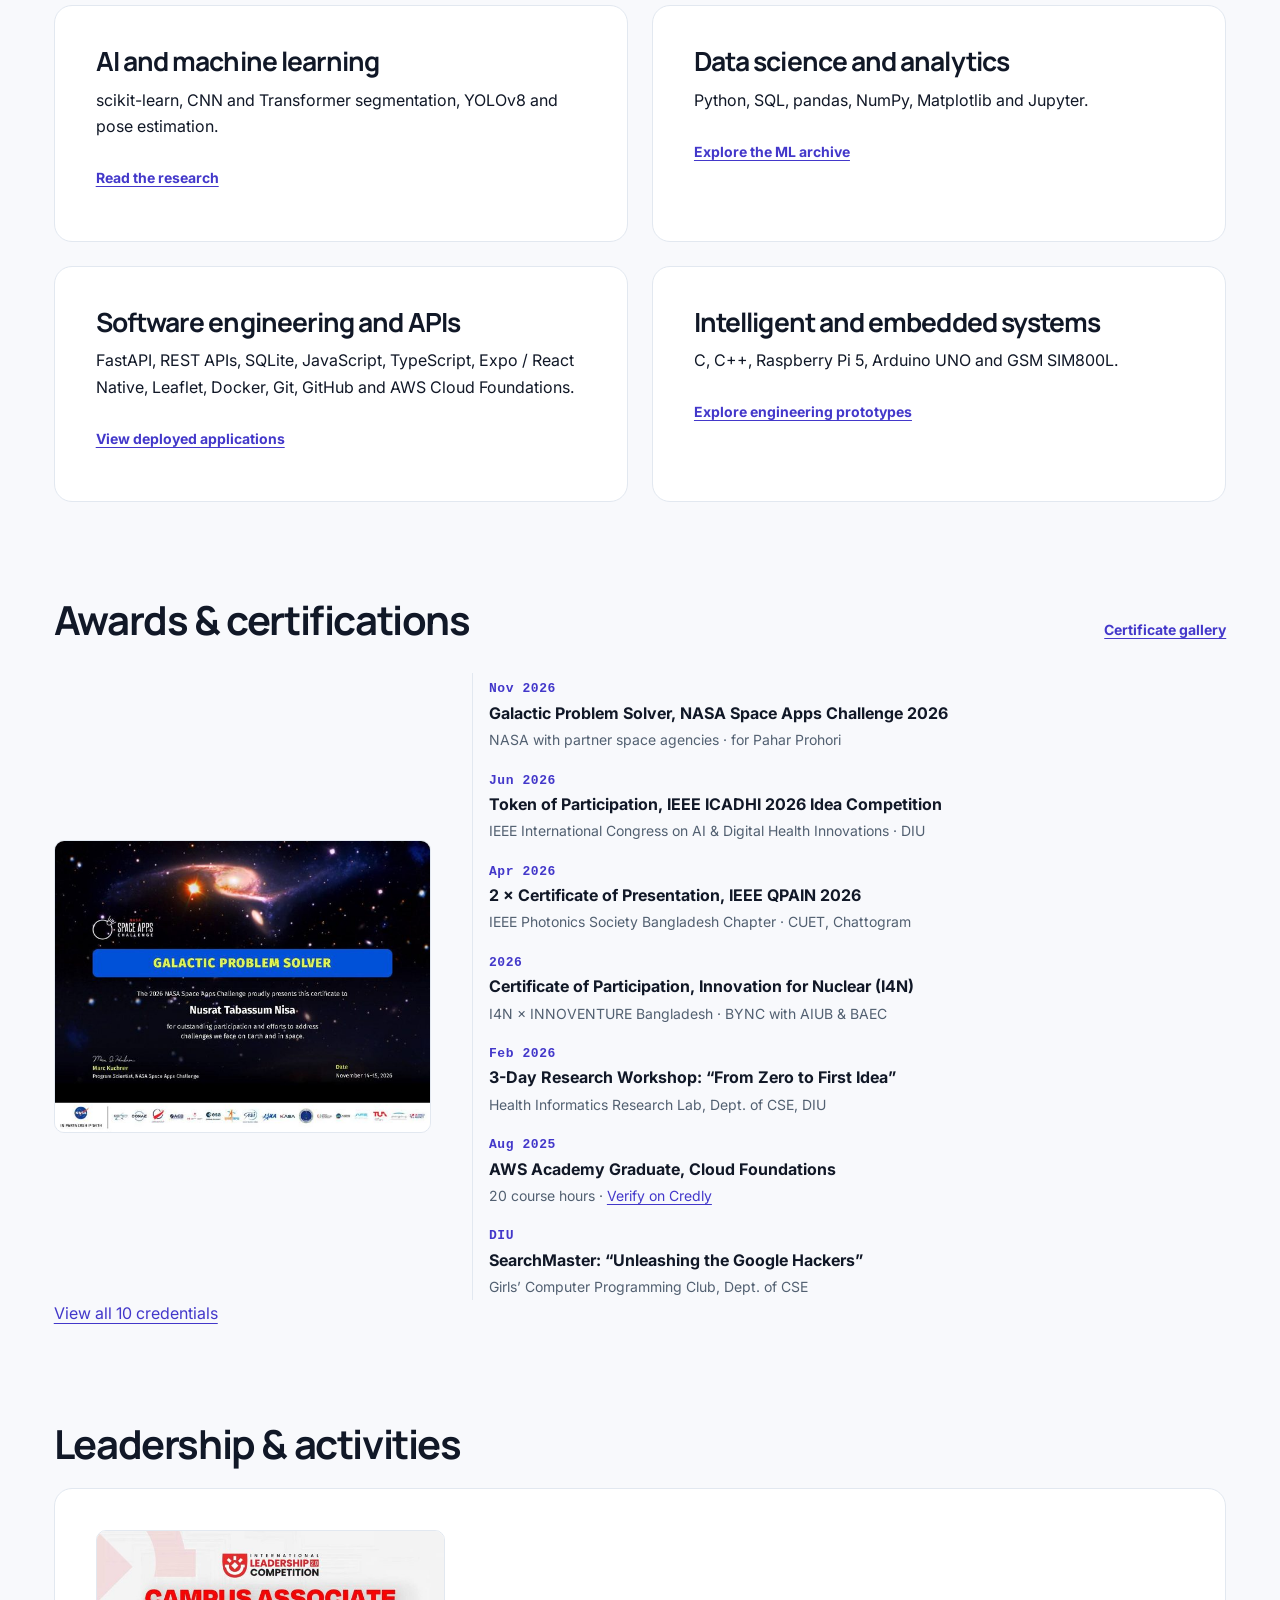
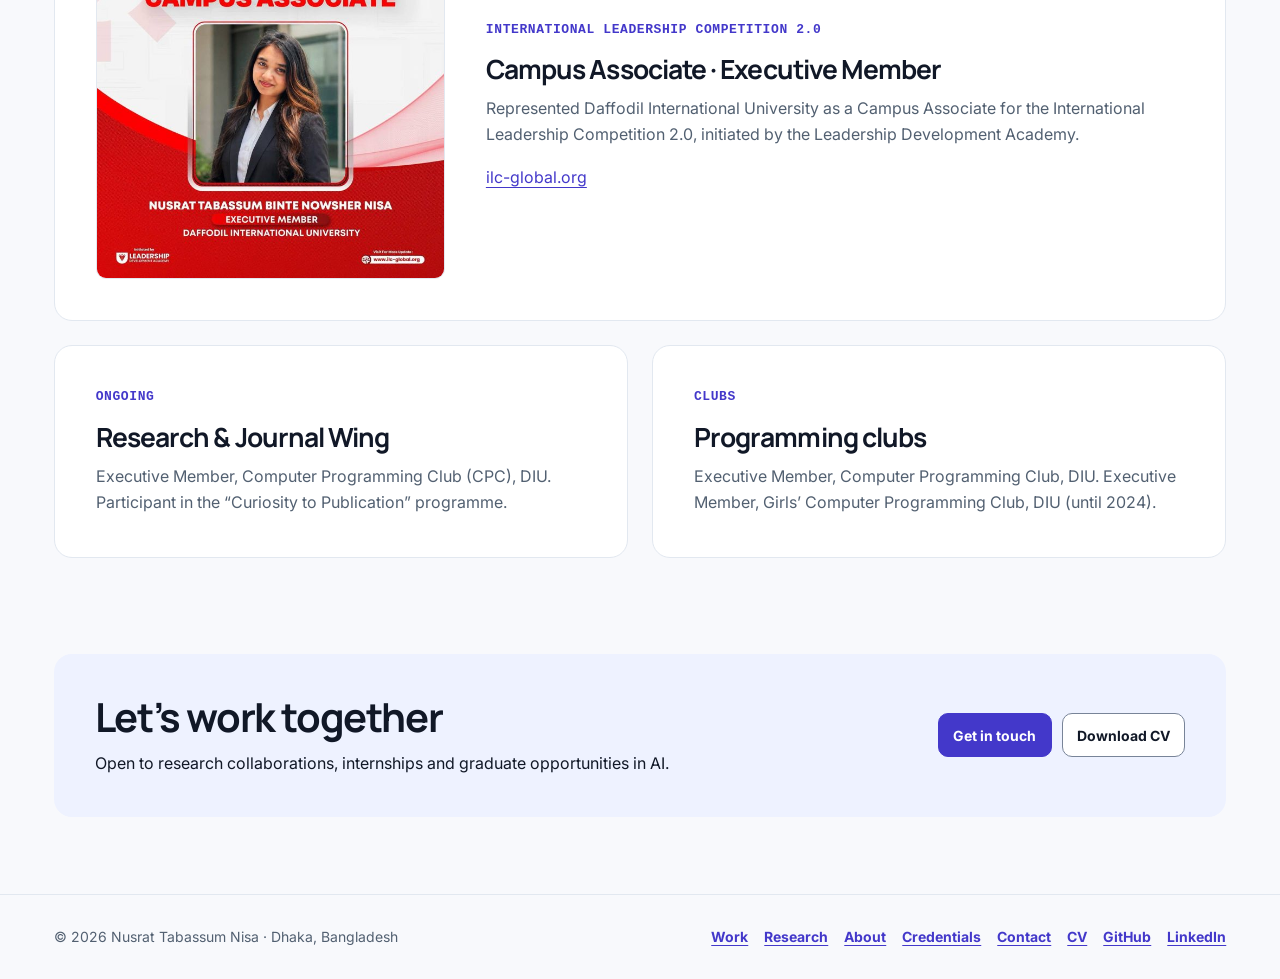
==== commit b51fa3be: "Redesign AI and research portfolio" ====
--- a/about.html
+++ b/about.html
@@ -3,62 +3,70 @@
 <head>
 <meta charset="utf-8">
 <meta name="viewport" content="width=device-width, initial-scale=1">
-<title>About · Nusrat Tabassum Nisa</title>
-<meta name="description" content="Education, skills, awards and leadership of Nusrat Tabassum Nisa, B.Sc. CSE (AI major) student at Daffodil International University.">
+<title>About | Nusrat Tabassum Nisa</title>
+<meta name="description" content="Education, research interests, technical expertise and internship experience of Nusrat Tabassum Nisa.">
 <meta name="author" content="Nusrat Tabassum Nisa">
-<meta property="og:title" content="About · Nusrat Tabassum Nisa">
-<meta property="og:description" content="Education, skills, awards and leadership of Nusrat Tabassum Nisa, B.Sc. CSE (AI major) student at Daffodil International University.">
-<meta property="og:image" content="portfolio_photo_highres.jpg">
+<link rel="canonical" href="https://nisa3131.github.io/portfolio/about.html">
+<meta property="og:title" content="About | Nusrat Tabassum Nisa">
+<meta property="og:description" content="Education, research interests, technical expertise and internship experience of Nusrat Tabassum Nisa.">
 <meta property="og:type" content="website">
-<link rel="icon" href="portfolio_photo_highres.jpg">
+<meta property="og:url" content="https://nisa3131.github.io/portfolio/about.html">
+<meta property="og:image" content="https://nisa3131.github.io/portfolio/portfolio_photo_highres.jpg">
+<meta property="og:image:alt" content="Portrait of Nusrat Tabassum Nisa">
+<link rel="icon" href="favicon.svg" type="image/svg+xml">
 <link rel="preconnect" href="https://fonts.googleapis.com">
 <link rel="preconnect" href="https://fonts.gstatic.com" crossorigin>
-<link href="https://fonts.googleapis.com/css2?family=Newsreader:ital,opsz,wght@0,6..72,400;0,6..72,600;1,6..72,400&family=IBM+Plex+Sans:wght@400;500;600&family=IBM+Plex+Mono:wght@400;500&display=swap" rel="stylesheet">
+<link href="https://fonts.googleapis.com/css2?family=Inter:wght@400;500;600;700&amp;family=Manrope:wght@500;600;700;800&amp;display=swap" rel="stylesheet">
+<script>try { if (localStorage.getItem('portfolio-theme') === 'dark') document.documentElement.dataset.theme = 'dark'; } catch {}</script>
 <link rel="stylesheet" href="style.css">
+<script src="main.js" defer></script>
 </head>
 <body>
 <a class="skip" href="#main">Skip to content</a>
 <header class="site-header">
-  <div class="wrap">
-    <a class="brand" href="index.html"><img src="portfolio_photo_highres.jpg" alt=""><span>Nusrat Tabassum Nisa</span></a>
-    <button class="menu-toggle" aria-expanded="false" aria-controls="menu">Menu</button>
-    <ul class="menu" id="menu"><li><a href="index.html">Home</a></li><li><a href="publications.html">Research &amp; Publications</a></li><li><a href="projects.html">Projects</a></li><li><a href="certificates.html">Certificates</a></li><li><a href="about.html" aria-current="page">About</a></li><li><a href="contact.html">Contact</a></li><li><a class="cv-link" href="Nusrat_Tabassum_Nisa_CV.pdf">Download CV</a></li></ul>
+  <div class="wrap header-inner">
+    <a class="brand" href="index.html"><span class="brand-mark" aria-hidden="true">NT</span><span>Nusrat Tabassum Nisa</span></a>
+    <nav aria-label="Primary" class="primary-nav">
+      <button class="menu-toggle" type="button" aria-expanded="false" aria-controls="menu" hidden>Menu</button>
+      <ul class="menu" id="menu"><li><a href="projects.html">Work</a></li><li><a href="publications.html">Research</a></li><li><a href="about.html" aria-current="page">About</a></li><li><a href="certificates.html">Credentials</a></li><li><a href="contact.html">Contact</a></li><li><a class="btn btn-solid cv-link" href="Nusrat_Tabassum_Nisa_CV.pdf" download>Download CV</a></li></ul>
+    </nav>
+    <button class="theme-toggle" type="button" aria-label="Dark theme" aria-pressed="false" hidden><span aria-hidden="true">◐</span></button>
   </div>
 </header>
-<section class="night"><canvas class="sky" aria-hidden="true"></canvas>
-  <div class="wrap page-hero"><p class="kicker">ABOUT ME</p><h1 class="rise">About</h1><p class="rise d1">Final-year Computer Science &amp; Engineering student majoring in Artificial Intelligence at Daffodil International University, Dhaka.</p></div>
-</section>
-<main id="main" class="wrap">
+<main id="main" class="wrap page-main" tabindex="-1">
+  <header class="page-hero">
+    <p class="eyebrow">Professional profile</p><h1>About</h1><p class="lead">Computer Science &amp; Engineering student majoring in Artificial Intelligence at Daffodil International University, Dhaka.</p>
+  </header>
   <section class="section">
     <div class="about-grid">
       <div>
         <p class="lead">I am in my 9th semester of a B.Sc. in Computer Science &amp; Engineering at Daffodil International University, majoring in Artificial Intelligence. My research applies machine learning to automated threat detection and cyber-attack classification, and deep learning to medical images, most recently comparing CNN, hybrid and Transformer models for nuclei segmentation in histopathology.</p>
-        <p class="lead">I also enjoy building complete systems: a Bangla voice-first health screening platform for community health workers, a lab-safety robot that calls for help on its own, and a landslide early-warning prototype that cross-checks ground sensors against NASA’s NISAR radar data before raising an alarm.</p>
+        <p class="lead">I also enjoy building complete systems: a Bangla voice-first health screening platform for community health workers, a lab-safety robot that calls for help on its own, and a landslide early-warning prototype that cross-checks ground-sensor readings against stored NISAR radar features before raising an alarm.</p>
       </div>
       <div class="panel">
-        <p class="kicker">EDUCATION</p>
+        <h2>Education</h2>
         <h3>Daffodil International University</h3>
-        <p class="muted" style="margin:0">B.Sc. in Computer Science &amp; Engineering</p>
+        <p class="muted">B.Sc. in Computer Science &amp; Engineering</p>
         <dl class="edu-meta">
           <dt>Major</dt><dd>Artificial Intelligence</dd>
           <dt>Status</dt><dd>9th semester (final year)</dd>
           <dt>Period</dt><dd>2023 – 2027 (expected)</dd>
           <dt>CGPA</dt><dd>3.35 / 4.00 (through 8th semester)</dd>
         </dl>
-        <div class="prior-education" style="margin-top:22px;padding-top:16px;border-top:1px solid var(--line);font-family:'Times New Roman',Times,serif;font-size:12pt;line-height:1.5">
-          <p style="margin:0 0 8px"><strong>HSC (2022)</strong> — Savar Cantonment Public School and College — GPA 5.00/5.00</p>
-          <p style="margin:0"><strong>SSC (2020)</strong> — Savar Cantonment Public School and College — GPA 5.00/5.00</p>
+        <div class="prior-education">
+          <p><strong>HSC (2022)</strong> — Savar Cantonment Public School and College — GPA 5.00/5.00</p>
+          <p><strong>SSC (2020)</strong> — Savar Cantonment Public School and College — GPA 5.00/5.00</p>
         </div>
       </div>
     </div>
   </section>
 
-  <section class="section">
-    <div class="section-head"><div><span class="num">Work</span><h2>Experience</h2></div></div>
+  <section class="section" id="experience">
+    <div class="section-head"><div><h2>Experience</h2></div></div>
     <article class="exp">
-  <div class="exp-logo"><svg viewBox="0 0 24 24" fill="none" stroke="currentColor" stroke-width="1.8" aria-hidden="true"><rect x="3" y="7" width="18" height="13" rx="2"/><path d="M9 7V5a2 2 0 0 1 2-2h2a2 2 0 0 1 2 2v2M3 13h18"/></svg></div>
+
   <div class="exp-body">
-    <div class="exp-top"><div><h3>Data Science Intern (Virtual)</h3><p class="sub" style="margin:0">CodeAlpha · Remote</p></div><span class="pill pub-ok">1 – 30 OCT 2026</span></div>
+    <div class="exp-top"><div><h3>Data Science Intern (Virtual)</h3><p class="sub">CodeAlpha · Remote</p></div><span class="pill pub-ok">1 – 30 OCT 2026</span></div>
     <p>Selected for CodeAlpha’s one-month virtual Data Science internship, completing hands-on data-science tasks end to end: data cleaning, exploratory analysis, feature engineering, model comparison and held-out evaluation.</p>
     <ul class="exp-tasks">
       <li><a href="https://github.com/nisa3131/_SalesPrediction">Sales Prediction</a> · ridge regression, R² 0.988</li>
@@ -72,19 +80,19 @@
   </section>
 
   <section class="section">
-    <div class="section-head"><div><span class="num">Toolkit</span><h2>Skills</h2></div></div>
+    <div class="section-head"><div><h2>Technical expertise</h2></div></div>
     <div class="skills">
-      <div class="panel"><h4>Languages</h4><ul class="chips"><li>Python</li><li>C++</li><li>C</li><li>SQL</li><li>JavaScript</li><li>TypeScript</li></ul></div>
-      <div class="panel"><h4>AI / Machine learning</h4><ul class="chips"><li>scikit-learn</li><li>pandas</li><li>NumPy</li><li>Matplotlib</li><li>Jupyter</li><li>CNN / Transformer segmentation</li><li>YOLOv8</li><li>Pose estimation</li></ul></div>
-      <div class="panel"><h4>Development</h4><ul class="chips"><li>FastAPI</li><li>SQLite</li><li>Expo / React Native</li><li>Leaflet</li><li>REST APIs</li><li>Docker</li></ul></div>
-      <div class="panel"><h4>Hardware, tools &amp; cloud</h4><ul class="chips"><li>Raspberry Pi 5</li><li>Arduino UNO</li><li>GSM SIM800L</li><li>Git</li><li>GitHub</li><li>AWS Cloud Foundations</li></ul></div>
-    </div>
+  <article class="panel"><h3>AI and machine learning</h3><p>scikit-learn, CNN and Transformer segmentation, YOLOv8 and pose estimation.</p><a class="text-link" href="publications.html">Read the research</a></article>
+  <article class="panel"><h3>Data science and analytics</h3><p>Python, SQL, pandas, NumPy, Matplotlib and Jupyter.</p><a class="text-link" href="projects.html#archive">Explore the ML archive</a></article>
+  <article class="panel"><h3>Software engineering and APIs</h3><p>FastAPI, REST APIs, SQLite, JavaScript, TypeScript, Expo / React Native, Leaflet, Docker, Git, GitHub and AWS Cloud Foundations.</p><a class="text-link" href="projects.html#applications">View deployed applications</a></article>
+  <article class="panel"><h3>Intelligent and embedded systems</h3><p>C, C++, Raspberry Pi 5, Arduino UNO and GSM SIM800L.</p><a class="text-link" href="projects.html#prototypes">Explore engineering prototypes</a></article>
+</div>
   </section>
 
   <section class="section">
-    <div class="section-head"><div><span class="num">Recognition</span><h2>Awards &amp; certifications</h2></div><a href="certificates.html">Certificate gallery →</a></div>
+    <div class="section-head"><div><h2>Awards &amp; certifications</h2></div><a href="certificates.html">Certificate gallery</a></div>
     <div class="cert">
-      <a href="certificates.html"><img src="certs/nasa-space-apps-2026-thumb.jpg" alt="NASA Space Apps Challenge 2026 Galactic Problem Solver certificate"></a>
+      <a href="certificates.html"><img loading="lazy" width="640" height="495" src="certs/nasa-space-apps-2026-thumb.jpg" alt="NASA Space Apps Challenge 2026 Galactic Problem Solver certificate"></a>
       <ol class="timeline">
         <li class="star"><span class="d">Nov 2026</span><span class="t">Galactic Problem Solver, NASA Space Apps Challenge 2026</span><span class="m">NASA with partner space agencies · for Pahar Prohori</span></li>
         <li><span class="d">Jun 2026</span><span class="t">Token of Participation, IEEE ICADHI 2026 Idea Competition</span><span class="m">IEEE International Congress on AI &amp; Digital Health Innovations · DIU</span></li>
@@ -95,31 +103,31 @@
         <li><span class="d">DIU</span><span class="t">SearchMaster: “Unleashing the Google Hackers”</span><span class="m">Girls’ Computer Programming Club, Dept. of CSE</span></li>
       </ol>
     </div>
-    <p style="margin-top:16px"><a href="certificates.html">View all 8 certificates →</a></p>
+    <p><a href="certificates.html">View all 10 credentials</a></p>
   </section>
 
   <section class="section">
-    <div class="section-head"><div><span class="num">Community</span><h2>Leadership &amp; activities</h2></div></div>
+    <div class="section-head"><div><h2>Leadership &amp; activities</h2></div></div>
     <div class="panel lead-feature">
-      <a href="certs/ilc-campus-associate.jpg"><img src="certs/ilc-campus-associate-thumb.jpg" alt="International Leadership Competition 2.0 Campus Associate announcement for Nusrat Tabassum Nisa"></a>
-      <div><p class="kicker">INTERNATIONAL LEADERSHIP COMPETITION 2.0</p><h3>Campus Associate · Executive Member</h3><p class="muted" style="margin:0 0 12px">Represented Daffodil International University as a Campus Associate for the International Leadership Competition 2.0, initiated by the Leadership Development Academy.</p><a href="https://www.ilc-global.org">ilc-global.org</a></div>
+      <a href="certs/ilc-campus-associate.jpg"><img loading="lazy" width="640" height="640" src="certs/ilc-campus-associate-thumb.jpg" alt="International Leadership Competition 2.0 Campus Associate announcement for Nusrat Tabassum Nisa"></a>
+      <div><p class="kicker">INTERNATIONAL LEADERSHIP COMPETITION 2.0</p><h3>Campus Associate · Executive Member</h3><p class="muted">Represented Daffodil International University as a Campus Associate for the International Leadership Competition 2.0, initiated by the Leadership Development Academy.</p><a href="https://www.ilc-global.org">ilc-global.org</a></div>
     </div>
     <div class="cards">
-      <div class="panel"><p class="kicker">ONGOING</p><h3>Research &amp; Journal Wing</h3><p class="muted" style="margin:0">Executive Member, Computer Programming Club (CPC), DIU. Participant in the “Curiosity to Publication” programme.</p></div>
-      <div class="panel"><p class="kicker">CLUBS</p><h3>Programming clubs</h3><p class="muted" style="margin:0">Executive Member, Computer Programming Club, DIU. Executive Member, Girls’ Computer Programming Club, DIU (until 2024).</p></div>
+      <div class="panel"><p class="kicker">ONGOING</p><h3>Research &amp; Journal Wing</h3><p class="muted">Executive Member, Computer Programming Club (CPC), DIU. Participant in the “Curiosity to Publication” programme.</p></div>
+      <div class="panel"><p class="kicker">CLUBS</p><h3>Programming clubs</h3><p class="muted">Executive Member, Computer Programming Club, DIU. Executive Member, Girls’ Computer Programming Club, DIU (until 2024).</p></div>
     </div>
   </section>
   <div class="cta">
   <div><h2>Let’s work together</h2><p>Open to research collaborations, internships and graduate opportunities in AI.</p></div>
-  <div class="actions"><a class="btn btn-gold" href="contact.html">Get in touch <svg viewBox="0 0 24 24" fill="none" stroke="currentColor" stroke-width="2" aria-hidden="true"><path d="M5 12h14m0 0-5-5m5 5-5 5"/></svg></a><a class="btn btn-ghost" href="Nusrat_Tabassum_Nisa_CV.pdf"><svg viewBox="0 0 24 24" fill="none" stroke="currentColor" stroke-width="2" aria-hidden="true"><path d="M12 4v11m0 0-4-4m4 4 4-4M5 20h14"/></svg> Download CV</a></div>
+  <div class="actions"><a class="btn btn-solid" href="contact.html">Get in touch</a><a class="btn btn-line" href="Nusrat_Tabassum_Nisa_CV.pdf" download>Download CV</a></div>
 </div>
 </main>
 <footer class="site-footer">
   <div class="wrap">
     <span>© <span id="year">2026</span> Nusrat Tabassum Nisa · Dhaka, Bangladesh</span>
-    <nav aria-label="Footer"><a href="index.html">Home</a><a href="publications.html">Research &amp; Publications</a><a href="projects.html">Projects</a><a href="certificates.html">Certificates</a><a href="about.html">About</a><a href="contact.html">Contact</a><a href="https://github.com/nisa3131">GitHub</a><a href="https://www.linkedin.com/in/nusrat-tabassum-nisa-0b7811408">LinkedIn</a></nav>
+    <nav aria-label="Footer"><a href="projects.html">Work</a><a href="publications.html">Research</a><a href="about.html">About</a><a href="certificates.html">Credentials</a><a href="contact.html">Contact</a><a href="Nusrat_Tabassum_Nisa_CV.pdf" download>CV</a><a href="https://github.com/nisa3131">GitHub</a><a href="https://www.linkedin.com/in/nusrat-tabassum-nisa-0b7811408">LinkedIn</a></nav>
   </div>
 </footer>
-<script src="main.js"></script>
+
 </body>
 </html>
--- a/style.css
+++ b/style.css
@@ -1,376 +1,233 @@
-/* Layout idea: research-lab notebook meets night sky. Dark navy hero with a live constellation (AI + space), calm light pages below. */
 :root {
-  --bg: #f4f6fa;
-  --surface: #ffffff;
-  --ink: #141d2b;
-  --muted: #5b6779;
-  --line: #dbe2ec;
-  --accent: #2257a0;
-  --accent-2: #e0a43a;
-  --accent-soft: #e5edf8;
-  --ok: #2c7a4b;
-  --ok-soft: #e1f2e7;
-  --night: #0b1220;
-  --night-2: #121c30;
-  --night-ink: #e9eef6;
-  --night-muted: #9fb0c8;
-  --font-display: "Newsreader", Georgia, "Times New Roman", serif;
-  --font-body: "IBM Plex Sans", "Segoe UI", system-ui, sans-serif;
-  --font-mono: "IBM Plex Mono", ui-monospace, Menlo, monospace;
-  --radius: 14px;
-  --shadow: 0 1px 2px rgba(16, 30, 54, .05), 0 8px 24px -12px rgba(16, 30, 54, .18);
   color-scheme: light;
-}
-@media (prefers-color-scheme: dark) {
-  :root:not([data-theme="light"]) {
-    --bg: #0d1420; --surface: #151f2e; --ink: #e7ecf3; --muted: #9caabb; --line: #253246;
-    --accent: #8cb6ec; --accent-soft: #1b2a40; --ok: #82d19f; --ok-soft: #173020;
-    --shadow: 0 1px 2px rgba(0,0,0,.3), 0 10px 28px -14px rgba(0,0,0,.6); color-scheme: dark;
-  }
+  --bg: #f8f9fc;
+  --surface: #fff;
+  --ink: #111827;
+  --muted: #526071;
+  --accent: #4338ca;
+  --accent-hover: #3730a3;
+  --accent-soft: #eef2ff;
+  --line: #e2e8f0;
+  --control-line: #788498;
+  --on-accent: #fff;
+  --positive: #166045;
+  --positive-bg: #e5f5eb;
+  --warning: #805012;
+  --warning-bg: #fff1d8;
+  --inverse: #f1f5ff;
+  --inverse-muted: #c4ccef;
+  --feature-bg: #211b55;
+  --shadow: 0 12px 28px rgb(34 32 79 / 8%);
+  --display: Manrope, "Segoe UI", sans-serif;
+  --body: Inter, system-ui, sans-serif;
+  --mono: ui-monospace, Consolas, monospace;
+  --gutter: clamp(1rem, 4.2vw, 4rem);
+  --section: clamp(3.5rem, 7.5vw, 7rem);
+  --pad: clamp(1.125rem, 3.2vw, 2.75rem);
+  --radius: 1.125rem;
+  --button-radius: .625rem;
 }
 :root[data-theme="dark"] {
-  --bg: #0d1420; --surface: #151f2e; --ink: #e7ecf3; --muted: #9caabb; --line: #253246;
-  --accent: #8cb6ec; --accent-soft: #1b2a40; --ok: #82d19f; --ok-soft: #173020;
-  --shadow: 0 1px 2px rgba(0,0,0,.3), 0 10px 28px -14px rgba(0,0,0,.6); color-scheme: dark;
-}
-
-* { box-sizing: border-box; }
-html { scroll-behavior: smooth; }
-body { margin: 0; background: var(--bg); color: var(--ink); font-family: var(--font-body); font-size: 16px; line-height: 1.65; -webkit-font-smoothing: antialiased; }
-a { color: var(--accent); text-underline-offset: 3px; }
-a:focus-visible, button:focus-visible { outline: 2px solid var(--accent-2); outline-offset: 3px; border-radius: 4px; }
-img { max-width: 100%; display: block; }
-h1, h2, h3 { font-family: var(--font-display); font-weight: 600; text-wrap: balance; letter-spacing: -.01em; }
-.wrap { max-width: 1120px; margin: 0 auto; padding: 0 24px; }
-.skip { position: absolute; left: -999px; top: 8px; background: var(--surface); padding: 8px 12px; z-index: 50; }
-.skip:focus { left: 12px; }
-
-/* ---------- Header ---------- */
-.site-header { position: sticky; top: 0; z-index: 20; background: rgba(11, 18, 32, .82); backdrop-filter: saturate(1.4) blur(10px); border-bottom: 1px solid rgba(255,255,255,.08); }
-.site-header .wrap { display: flex; align-items: center; justify-content: space-between; height: 62px; gap: 16px; }
-.brand { display: flex; align-items: center; gap: 10px; color: var(--night-ink); text-decoration: none; font-family: var(--font-display); font-size: 20px; font-weight: 600; }
-.brand img { width: 32px; height: 32px; border-radius: 50%; object-fit: cover; object-position: 50% 20%; border: 1.5px solid rgba(255,255,255,.35); }
-.menu { display: flex; align-items: center; gap: 4px; list-style: none; margin: 0; padding: 0; }
-.menu a { display: block; padding: 7px 13px; border-radius: 8px; color: var(--night-muted); text-decoration: none; font-size: 14.5px; font-weight: 500; }
-.menu a:hover { color: var(--night-ink); background: rgba(255,255,255,.06); }
-.menu a[aria-current="page"] { color: var(--night-ink); background: rgba(255,255,255,.1); }
-.menu .cv-link { margin-left: 8px; background: var(--accent-2); color: #1b1405; }
-.menu .cv-link:hover { background: #f0b54a; color: #1b1405; }
-.menu-toggle { display: none; background: none; border: 1px solid rgba(255,255,255,.2); color: var(--night-ink); border-radius: 8px; padding: 6px 10px; font: inherit; font-size: 14px; cursor: pointer; }
-@media (max-width: 820px) {
-  .menu-toggle { display: block; }
-  .menu { display: none; position: absolute; top: 62px; left: 0; right: 0; flex-direction: column; align-items: stretch; padding: 10px 16px 16px; background: var(--night); border-bottom: 1px solid rgba(255,255,255,.1); }
-  .menu.open { display: flex; }
-  .menu .cv-link { margin: 6px 0 0; text-align: center; }
-}
-
-/* ---------- Night hero ---------- */
-.night { position: relative; background: radial-gradient(1200px 500px at 80% -10%, #1b2c4d 0%, transparent 60%), var(--night); color: var(--night-ink); overflow: hidden; }
-.night canvas { position: absolute; inset: 0; width: 100%; height: 100%; pointer-events: none; }
-.night .wrap { position: relative; }
-.hero { display: grid; grid-template-columns: 1.3fr 1fr; gap: 64px; align-items: center; padding-top: 72px; padding-bottom: 104px; }
-.hero .eyebrow { display: inline-flex; align-items: center; gap: 8px; font-family: var(--font-mono); font-size: 12.5px; color: var(--night-muted); border: 1px solid rgba(255,255,255,.14); border-radius: 999px; padding: 5px 12px; margin: 0 0 20px; }
-.dot { width: 7px; height: 7px; border-radius: 50%; background: #5fd38d; box-shadow: 0 0 0 3px rgba(95,211,141,.2); }
-.hero h1 { font-size: clamp(40px, 5.4vw, 64px); line-height: 1.02; margin: 0 0 18px; }
-.hero h1 .l2 { display: block; font-size: .72em; font-weight: 400; color: #d6e0ee; margin-top: 4px; }
-.hero h1 .l2 em { font-weight: 600; }
-.hero .role strong { color: var(--night-ink); font-weight: 600; }
-.hero h1 em { font-style: italic; color: var(--accent-2); font-weight: 400; }
-.hero .role { font-size: clamp(17px, 2vw, 20px); color: #c9d5e6; margin: 0 0 26px; max-width: 34em; }
-.hero .actions { display: flex; flex-wrap: wrap; gap: 12px; }
-.portrait-frame { position: relative; justify-self: center; width: min(360px, 100%); }
-.portrait-frame::before { content: ""; position: absolute; inset: -14px -14px 14px 14px; border: 1px solid rgba(224,164,58,.55); border-radius: 24px; }
-.portrait-frame::after { content: ""; position: absolute; inset: 10% -8% -6% 8%; background: radial-gradient(closest-side, rgba(34,87,160,.55), transparent); filter: blur(30px); z-index: -1; }
-.portrait-frame { isolation: isolate; }
-.portrait-frame img { position: relative; width: 100%; aspect-ratio: 4/5; object-fit: cover; object-position: 50% 18%; border-radius: 22px; box-shadow: 0 40px 80px -24px rgba(0,0,0,.75), 0 0 0 1px rgba(255,255,255,.08); }
-@media (max-width: 860px) {
-  .hero { grid-template-columns: 1fr; gap: 40px; padding-top: 48px; padding-bottom: 72px; }
-  .portrait-frame { width: min(300px, 82%); order: -1; }
-}
-
-.page-hero { padding-top: 56px; padding-bottom: 48px; }
-.page-hero .kicker { font-family: var(--font-mono); font-size: 13px; color: var(--accent-2); margin: 0 0 10px; }
-.page-hero h1 { font-size: clamp(36px, 5vw, 54px); margin: 0 0 10px; line-height: 1.05; }
-.page-hero p { color: #c9d5e6; max-width: 60ch; margin: 0; font-size: 18px; }
-
-/* ---------- Buttons ---------- */
-.btn { display: inline-flex; align-items: center; gap: 8px; padding: 11px 18px; border-radius: 10px; font-size: 15px; font-weight: 500; text-decoration: none; border: 1px solid transparent; cursor: pointer; font-family: inherit; transition: transform .15s ease, background .15s ease, border-color .15s ease; }
-.btn:hover { transform: translateY(-1px); }
-.btn-gold { background: var(--accent-2); color: #1b1405; }
-.btn-ghost { border-color: rgba(255,255,255,.25); color: var(--night-ink); }
-.btn-ghost:hover { border-color: rgba(255,255,255,.6); }
-.btn-line { border-color: var(--line); color: var(--ink); background: var(--surface); }
-.btn-line:hover { border-color: var(--accent); }
-.btn-solid { background: var(--accent); color: var(--bg); }
-.btn svg { width: 17px; height: 17px; }
-
-/* ---------- Stats band ---------- */
-.stats { display: grid; grid-template-columns: repeat(5, 1fr); background: var(--surface); border: 1px solid var(--line); border-radius: var(--radius); box-shadow: var(--shadow); margin-top: -36px; position: relative; z-index: 2; }
-.stats div { padding: 20px 18px; border-right: 1px solid var(--line); }
-.stats div:last-child { border-right: 0; }
-.stats b { display: block; font-family: var(--font-display); font-size: 34px; line-height: 1; color: var(--accent); font-variant-numeric: tabular-nums; margin-bottom: 6px; }
-.stats span { font-size: 13.5px; color: var(--muted); }
-@media (max-width: 760px) { .stats { grid-template-columns: repeat(2, 1fr); } .stats div { border-bottom: 1px solid var(--line); } .stats div:nth-child(2n) { border-right: 0; } .stats div:last-child { grid-column: 1 / -1; border-bottom: 0; } }
-
-/* ---------- Sections ---------- */
-.section { padding: 72px 0 8px; }
-.section:last-of-type { padding-bottom: 72px; }
-.section-head { display: flex; justify-content: space-between; align-items: end; gap: 20px; margin-bottom: 26px; flex-wrap: wrap; }
-.section-head h2 { font-size: clamp(28px, 3.4vw, 38px); margin: 0; line-height: 1.1; }
-.section-head .num { font-family: var(--font-mono); font-size: 13px; color: var(--muted); display: block; margin-bottom: 6px; }
-.section-head a { font-size: 15px; font-weight: 500; text-decoration: none; }
-.section-head a:hover { text-decoration: underline; }
-.lead { font-size: 18px; max-width: 64ch; color: var(--ink); margin: 0 0 16px; }
-.muted { color: var(--muted); }
-
-.focus-grid { display: grid; grid-template-columns: repeat(3, 1fr); gap: 16px; }
-.focus { background: var(--surface); border: 1px solid var(--line); border-radius: var(--radius); padding: 24px; }
-.focus .ico { width: 40px; height: 40px; border-radius: 10px; display: grid; place-items: center; background: var(--accent-soft); color: var(--accent); margin-bottom: 14px; }
-.focus .ico svg { width: 22px; height: 22px; }
-.focus h3 { margin: 0 0 6px; font-size: 21px; }
-.focus p { margin: 0; color: var(--muted); font-size: 15px; }
-@media (max-width: 860px) { .focus-grid { grid-template-columns: 1fr; } }
-
-/* ---------- Publications ---------- */
-.pubs { list-style: none; margin: 0; padding: 0; display: grid; gap: 16px; counter-reset: pub; }
-.pub { counter-increment: pub; background: var(--surface); border: 1px solid var(--line); border-radius: var(--radius); padding: 22px 24px 20px 72px; position: relative; transition: border-color .2s ease, box-shadow .2s ease; }
-.pub:hover { border-color: color-mix(in srgb, var(--accent) 45%, var(--line)); box-shadow: var(--shadow); }
-.pub::before { content: counter(pub, decimal-leading-zero); position: absolute; left: 24px; top: 24px; font-family: var(--font-mono); font-size: 13px; color: var(--muted); }
-.pub h3 { font-size: 21px; line-height: 1.3; margin: 0 0 8px; }
-.pub .authors { font-size: 14.5px; color: var(--muted); margin: 0 0 4px; }
-.pub .authors b { color: var(--ink); font-weight: 600; }
-.pub .venue { font-size: 14.5px; font-style: italic; margin: 0 0 14px; }
-.pub .row { display: flex; flex-wrap: wrap; gap: 10px 14px; align-items: center; font-size: 14px; }
-.pill { font-family: var(--font-mono); font-size: 11.5px; letter-spacing: .04em; padding: 3px 10px; border-radius: 999px; white-space: nowrap; }
-.pill.pub-ok { background: var(--accent-soft); color: var(--accent); }
-.pill.acc { background: var(--ok-soft); color: var(--ok); }
-.pill.topic { background: transparent; border: 1px solid var(--line); color: var(--muted); }
-.copy-btn { background: none; border: 1px solid var(--line); color: var(--muted); border-radius: 8px; padding: 4px 10px; font: inherit; font-size: 13px; cursor: pointer; }
-.copy-btn:hover { color: var(--ink); border-color: var(--accent); }
-@media (max-width: 560px) { .pub { padding: 20px; } .pub::before { position: static; display: block; margin-bottom: 6px; } }
-
-.pub-summary { display: flex; flex-wrap: wrap; gap: 10px; margin-bottom: 22px; }
-.pub-summary span { background: var(--surface); border: 1px solid var(--line); border-radius: 999px; padding: 6px 14px; font-size: 14px; }
-.pub-summary b { color: var(--accent); }
-
-/* ---------- Projects ---------- */
-.filters { display: flex; flex-wrap: wrap; gap: 8px; margin-bottom: 22px; }
-.filters button { font: inherit; font-size: 14px; padding: 7px 14px; border-radius: 999px; border: 1px solid var(--line); background: var(--surface); color: var(--muted); cursor: pointer; }
-.filters button[aria-pressed="true"] { background: var(--ink); color: var(--bg); border-color: var(--ink); }
-
-.feature { display: grid; grid-template-columns: 1.1fr 1fr; background: var(--surface); border: 1px solid var(--line); border-radius: 18px; overflow: hidden; box-shadow: var(--shadow); }
-.feature .body { padding: 30px; }
-.feature figure { margin: 0; background: #04060c; display: flex; flex-direction: column; justify-content: center; }
-.feature figcaption { color: #aab6c8; font-size: 12.5px; padding: 10px 16px 14px; font-family: var(--font-mono); }
-@media (max-width: 900px) { .feature { grid-template-columns: 1fr; } .feature .body { padding: 24px; } }
-.kicker { font-family: var(--font-mono); font-size: 12px; letter-spacing: .04em; color: var(--accent); margin: 0 0 8px; }
-.feature h3, .card h3 { font-size: 26px; margin: 0 0 4px; line-height: 1.15; }
-.sub { color: var(--muted); font-size: 15px; margin: 0 0 16px; }
-.feature ul, .card ul { margin: 0 0 16px; padding-left: 18px; }
-.feature li, .card li { margin-bottom: 6px; }
-.rule { font-family: var(--font-mono); font-size: 13px; line-height: 1.55; background: var(--accent-soft); border-left: 3px solid var(--accent-2); border-radius: 6px; padding: 10px 14px; margin: 0 0 16px; }
-.chips { display: flex; flex-wrap: wrap; gap: 6px; margin: 0 0 18px; padding: 0; list-style: none; }
-.chips li { font-family: var(--font-mono); font-size: 12px; padding: 3px 9px; border-radius: 6px; background: var(--bg); border: 1px solid var(--line); color: var(--muted); margin: 0; }
-.actions { display: flex; flex-wrap: wrap; gap: 10px; }
-
-.cards { display: grid; grid-template-columns: repeat(2, 1fr); gap: 18px; margin-top: 18px; }
-.card { background: var(--surface); border: 1px solid var(--line); border-radius: 16px; padding: 26px; display: flex; flex-direction: column; }
-.card h3 { font-size: 23px; }
-.card .actions { margin-top: auto; }
-@media (max-width: 860px) { .cards { grid-template-columns: 1fr; } }
-
-.repo-grid { display: grid; grid-template-columns: repeat(auto-fill, minmax(250px, 1fr)); gap: 16px; }
-.repo { background: var(--surface); border: 1px solid var(--line); border-radius: 14px; padding: 20px; display: flex; flex-direction: column; gap: 10px; transition: transform .2s ease, box-shadow .2s ease, border-color .2s ease; text-decoration: none; color: inherit; }
-.repo:hover { transform: translateY(-3px); box-shadow: var(--shadow); border-color: color-mix(in srgb, var(--accent) 45%, var(--line)); }
-.repo .top { display: flex; justify-content: space-between; align-items: center; color: var(--muted); }
-.repo .top svg { width: 20px; height: 20px; }
-.repo h4 { margin: 0; font-size: 17px; font-weight: 600; }
-.repo p { margin: 0; font-size: 14.5px; color: var(--muted); flex: 1; }
-.repo .metric { font-family: var(--font-mono); font-size: 12.5px; background: var(--bg); border-radius: 6px; padding: 5px 9px; }
-.repo .lang { display: flex; align-items: center; gap: 7px; font-size: 13px; color: var(--muted); }
-.repo .lang i { width: 10px; height: 10px; border-radius: 50%; display: inline-block; }
-.hidden { display: none !important; }
-
-/* ---------- About ---------- */
-.about-grid { display: grid; grid-template-columns: 1.4fr 1fr; gap: 40px; align-items: start; }
-@media (max-width: 860px) { .about-grid { grid-template-columns: 1fr; } }
-.panel { background: var(--surface); border: 1px solid var(--line); border-radius: var(--radius); padding: 24px; }
-.panel h3 { margin: 0 0 4px; font-size: 22px; }
-.edu-meta { display: grid; grid-template-columns: auto 1fr; gap: 6px 16px; margin-top: 14px; font-size: 14.5px; }
+  color-scheme: dark;
+  --bg: #0b101a;
+  --surface: #131c2c;
+  --ink: #f1f5f9;
+  --muted: #a3afc2;
+  --accent: #a5b4fc;
+  --accent-hover: #c7d2fe;
+  --accent-soft: #222b4b;
+  --line: #263348;
+  --control-line: #8796b1;
+  --on-accent: #10162b;
+  --positive: #a7e8c6;
+  --positive-bg: #193830;
+  --warning: #ffd99a;
+  --warning-bg: #44301c;
+  --shadow: 0 12px 28px rgb(0 0 0 / 22%);
+}
+*, *::before, *::after { box-sizing: border-box; }
+[hidden] { display: none !important; }
+html { scroll-padding-top: 6rem; }
+body { margin: 0; background: var(--bg); color: var(--ink); font: 1rem/1.65 var(--body); overflow-wrap: anywhere; }
+main:focus:not(:focus-visible) { outline: none; }
+img { display: block; max-width: 100%; height: auto; }
+svg { display: block; width: 1.25rem; height: 1.25rem; }
+h1, h2, h3 { font-family: var(--display); line-height: 1.12; letter-spacing: -.035em; margin: 0 0 .65rem; text-wrap: balance; }
+h1 { font-size: clamp(2.5rem, 5vw, 3.5rem); font-weight: 800; }
+h2 { font-size: clamp(1.75rem, 3.35vw, 2.5rem); }
+h3 { font-size: clamp(1.25rem, 2.15vw, 1.65rem); }
+p { margin: 0 0 1rem; }
+p:last-child { margin-bottom: 0; }
+a { color: var(--accent); text-underline-offset: .22em; }
+a:hover { color: var(--accent-hover); }
+:focus-visible { outline: 3px solid var(--accent); outline-offset: 4px; }
+a, button { transition: background-color .18s, color .18s, border-color .18s; }
+button { font: inherit; cursor: pointer; }
+.wrap { width: min(100%, 84rem); margin-inline: auto; padding-inline: var(--gutter); }
+.skip { position: fixed; left: 1rem; top: .5rem; transform: translateY(-150%); z-index: 20; padding: .65rem 1rem; background: var(--surface); }
+.skip:focus { transform: none; }
+.site-header { background: var(--surface); border-bottom: 1px solid var(--line); }
+.js .site-header { position: sticky; top: 0; z-index: 10; }
+.header-inner { min-height: 4.5rem; display: flex; align-items: center; gap: .625rem; }
+.brand { display: inline-flex; align-items: center; gap: .625rem; color: var(--ink); text-decoration: none; font-family: var(--display); font-weight: 800; line-height: 1.18; min-height: 44px; margin-right: auto; }
+.brand-mark { display: grid; place-items: center; flex: 0 0 2.125rem; aspect-ratio: 1; background: var(--accent); color: var(--on-accent); border-radius: .5rem; letter-spacing: -.04em; }
+.menu, .hero-links, .actions, .row, .filters { display: flex; align-items: center; flex-wrap: wrap; gap: .625rem; }
+.menu { list-style: none; padding: 0; margin: 0; gap: .2rem; }
+.menu a { display: inline-flex; align-items: center; min-height: 44px; padding: .5rem .75rem; border-radius: var(--button-radius); color: var(--muted); text-decoration: none; font-size: .875rem; font-weight: 700; }
+.menu a:hover, .menu a[aria-current="page"] { background: var(--accent-soft); color: var(--accent); }
+.menu .cv-link { margin-left: .45rem; }
+.btn, .menu-toggle, .theme-toggle, .copy-btn, .filters button, .lb-close {
+  display: inline-flex; align-items: center; justify-content: center; min-height: 44px;
+  padding: .58rem .9rem; border: 1px solid var(--control-line); border-radius: var(--button-radius);
+  background: var(--surface); color: var(--ink); font-size: .875rem; font-weight: 700; text-decoration: none;
+}
+.btn:hover, .menu-toggle:hover, .theme-toggle:hover, .copy-btn:hover, .filters button:hover, .lb-close:hover { border-color: var(--accent); background: var(--accent-soft); color: var(--accent); }
+.btn-solid, .menu .cv-link { background: var(--accent); color: var(--on-accent); border-color: var(--accent); }
+.btn-solid:hover, .menu .cv-link:hover { background: var(--accent-hover); color: var(--on-accent); border-color: var(--accent-hover); }
+.theme-toggle { min-width: 44px; flex: none; padding-inline: .5rem; font-size: 1.25rem; }
+.theme-toggle[aria-pressed="true"] { background: var(--accent-soft); color: var(--accent); }
+.menu-toggle { display: none; }
+.text-link, .section-head > a, .hero-links a, .site-footer a {
+  display: inline-flex; align-items: center; min-height: 44px; font-size: .875rem; font-weight: 700;
+}
+.hero { display: grid; grid-template-columns: minmax(0, 1.55fr) minmax(0, 1fr); gap: clamp(2rem, 7vw, 7rem); align-items: center; padding-block: clamp(3rem, 7vw, 6.25rem); }
+.hero h1 { font-size: clamp(2.5rem, 6vw, 4.75rem); line-height: 1.02; letter-spacing: -.067em; max-width: 11ch; text-wrap: initial; margin-bottom: 1.25rem; }
+.hero-statement { font: 700 clamp(1.125rem, 2.4vw, 1.75rem)/1.25 var(--display); max-width: 27ch; color: var(--accent); letter-spacing: -.025em; }
+.hero .actions { margin-block: 1.5rem .6rem; }
+.hero-links { gap: 1.25rem; }
+.hero-links a { color: var(--muted); }
+.hero-links a:hover { color: var(--accent); }
+.portrait-frame { width: min(100%, 25rem); margin: 0; justify-self: end; padding: .75rem; background: var(--accent-soft); border: 1px solid var(--line); border-radius: var(--radius); }
+.portrait-frame img { width: 100%; aspect-ratio: 4 / 5; object-fit: cover; border-radius: .75rem; }
+.portrait-frame figcaption { padding: .85rem .35rem .2rem; display: flex; justify-content: space-between; flex-wrap: wrap; gap: .1rem .75rem; font-size: .8125rem; color: var(--muted); }
+.portrait-frame figcaption strong { color: var(--ink); }
+.eyebrow, .kicker, .d, .cert-date { font: 600 .8125rem/1.5 var(--mono); letter-spacing: .045em; color: var(--accent); }
+.eyebrow { text-transform: uppercase; margin-bottom: 1rem; }
+.lead { max-width: 62ch; font-size: clamp(1rem, 1.35vw, 1.125rem); color: var(--muted); }
+.credibility { background: var(--surface); border-block: 1px solid var(--line); }
+.credibility ul { display: grid; grid-template-columns: repeat(3, minmax(0, 1fr)); list-style: none; padding-block: .75rem; }
+.credibility li + li { border-left: 1px solid var(--line); padding-left: 1.5rem; }
+.credibility a { display: block; padding: .65rem .5rem .65rem 0; color: var(--ink); text-decoration: none; }
+.credibility a:hover strong { color: var(--accent); text-decoration: underline; }
+.credibility span { display: block; color: var(--muted); font-size: .875rem; }
+.section { padding-top: var(--section); }
+.section-head { display: flex; align-items: baseline; justify-content: space-between; flex-wrap: wrap; gap: .25rem 1rem; margin-bottom: 1.35rem; }
+.section-head h2 { margin-bottom: 0; }
+.page-hero { padding-block: clamp(2.75rem, 7vw, 5.75rem) clamp(2rem, 4vw, 3.5rem); }
+.page-main > .page-hero { border-bottom: 1px solid var(--line); }
+.page-main > .section:first-of-type { padding-top: clamp(1.75rem, 4vw, 3rem); }
+.project-group { margin-top: clamp(2rem, 5vw, 4.5rem); }
+.archive { border-top: 1px solid var(--line); padding-top: 1.75rem; }
+.filters { gap: .5rem; }
+.filters button[aria-pressed="true"] { background: var(--accent); border-color: var(--accent); color: var(--on-accent); }
+.filter-status { color: var(--muted); font-size: .875rem; margin-top: .75rem; }
+.feature { display: grid; grid-template-columns: minmax(0, 1.3fr) minmax(0, 1fr); }
+.feature, .card, .repo, .panel, .cert-card, .exp, .contact-item {
+  border: 1px solid var(--line); border-radius: var(--radius); background: var(--surface); min-width: 0;
+}
+.feature .body, .feature-visual, .card, .panel, .exp { padding: var(--pad); }
+.feature-visual {
+  background: radial-gradient(circle at 85% 5%, #393185, transparent 65%), var(--feature-bg);
+  color: var(--inverse); border-radius: 0 var(--radius) var(--radius) 0;
+  display: flex; flex-direction: column; justify-content: center;
+}
+.feature-visual .kicker, .feature-visual a { color: var(--inverse); }
+.feature-visual a:focus-visible { outline-color: var(--inverse); }
+.process { list-style: none; margin: 0 0 .7rem; padding: 0; display: grid; gap: .65rem; }
+.process li { border: 1px solid #817bad; border-radius: .7rem; padding: .8rem 1rem; background: rgb(11 13 45 / 28%); }
+.process span { display: block; color: var(--inverse-muted); font-size: .875rem; }
+.process.compact {
+  grid-template-columns: repeat(3, minmax(0, 1fr)); gap: .25rem; align-items: stretch;
+  padding: .65rem; margin-bottom: 1.25rem; background: var(--accent-soft); border-radius: .75rem;
+}
+.process.compact li { display: grid; place-items: center; text-align: center; background: var(--surface); border-color: var(--line); color: var(--accent); font: 600 .8125rem/1.35 var(--mono); padding: .6rem .25rem; }
+.sub, .muted, .card small, .feature .body > ul:not(.chips), .card > ul:not(.chips, .process) { color: var(--muted); }
+.rule { background: var(--accent-soft); border-left: 3px solid var(--accent); padding: .65rem .85rem; font-size: .875rem; }
+.chips { list-style: none; padding: 0; margin: 1rem 0; display: flex; flex-wrap: wrap; gap: .35rem; }
+.chips li, .metric { color: var(--muted); background: var(--bg); border: 1px solid var(--line); padding: .25rem .5rem; border-radius: .375rem; font: .8125rem/1.5 var(--mono); }
+.cards, .skills, .contact-grid { display: grid; grid-template-columns: repeat(2, minmax(0, 1fr)); gap: clamp(.75rem, 2vw, 1.5rem); }
+.feature + .cards, .lead-feature + .cards { margin-top: clamp(.75rem, 2vw, 1.5rem); }
+.card { display: flex; flex-direction: column; }
+.card .actions { margin-top: auto; padding-top: .65rem; }
+.card small { font-size: .875rem; margin-top: .65rem; }
+.repo-grid, .cert-grid { display: grid; grid-template-columns: repeat(auto-fit, minmax(min(100%, 18rem), 1fr)); gap: 1rem; }
+.repo { display: flex; flex-direction: column; gap: .625rem; padding: 1.25rem; color: var(--ink); text-decoration: none; }
+.repo h3, .repo p { margin: 0; }
+.repo p { color: var(--muted); flex: 1; }
+.repo .lang, .authors, .venue { font-size: .9375rem; color: var(--muted); }
+.card, .repo, .cert-card { transition: transform .22s, box-shadow .22s, border-color .22s; }
+@media (hover: hover) { .card:hover, .repo:hover, .cert-card:hover { transform: translateY(-2px); box-shadow: var(--shadow); border-color: var(--control-line); } }
+.pubs { list-style: none; margin: 0; padding: 0; border-top: 1px solid var(--line); }
+.pub { padding-block: clamp(1.25rem, 3vw, 2rem); border-bottom: 1px solid var(--line); }
+.pub h3 { max-width: 70ch; text-wrap: pretty; }
+.pub p { margin-bottom: .4rem; }
+.authors b { color: var(--ink); }
+.pub .row { margin-top: .75rem; font-size: .875rem; }
+.pub .row a { display: inline-flex; align-items: center; min-height: 44px; }
+.pill { font: 600 .8125rem/1.4 var(--mono); padding: .3rem .5rem; border-radius: .35rem; }
+.pub-ok { color: var(--positive); background: var(--positive-bg); }
+.acc { color: var(--warning); background: var(--warning-bg); }
+.topic { color: var(--muted); background: transparent; }
+.about-grid { display: grid; grid-template-columns: minmax(0, 1.1fr) minmax(0, 1fr); align-items: start; gap: clamp(1rem, 4vw, 3rem); }
+.edu-meta { display: grid; grid-template-columns: auto 1fr; gap: .4rem 1rem; }
 .edu-meta dt { color: var(--muted); }
-.edu-meta dd { margin: 0; font-weight: 500; }
-
-.skills { display: grid; grid-template-columns: repeat(2, 1fr); gap: 16px; }
-.skills .panel h4 { margin: 0 0 12px; font-size: 15px; font-family: var(--font-mono); color: var(--accent); font-weight: 500; }
-@media (max-width: 760px) { .skills { grid-template-columns: 1fr; } }
-
-.timeline { list-style: none; margin: 0; padding: 0; border-left: 2px solid var(--line); }
-.timeline li { position: relative; padding: 0 0 22px 24px; }
-.timeline li::before { content: ""; position: absolute; left: -7px; top: 7px; width: 12px; height: 12px; border-radius: 50%; background: var(--surface); border: 2px solid var(--accent); }
-.timeline li.star::before { background: var(--accent-2); border-color: var(--accent-2); }
-.timeline .d { font-family: var(--font-mono); font-size: 12.5px; color: var(--muted); }
-.timeline .t { display: block; font-weight: 600; margin: 2px 0; }
-.timeline .m { font-size: 14.5px; color: var(--muted); }
-
-.cert { display: grid; grid-template-columns: 1fr 1.2fr; gap: 28px; align-items: center; background: var(--surface); border: 1px solid var(--line); border-radius: 18px; padding: 22px; box-shadow: var(--shadow); }
-.cert img { border-radius: 10px; }
-@media (max-width: 860px) { .cert { grid-template-columns: 1fr; } }
-
-/* ---------- Contact ---------- */
-.contact-grid { display: grid; grid-template-columns: repeat(2, 1fr); gap: 16px; }
-.contact-item { background: var(--surface); border: 1px solid var(--line); border-radius: var(--radius); padding: 22px; display: flex; gap: 16px; align-items: flex-start; }
-.contact-item .ico { flex: none; width: 44px; height: 44px; border-radius: 12px; display: grid; place-items: center; background: var(--accent-soft); color: var(--accent); }
-.contact-item .ico svg { width: 22px; height: 22px; }
-.contact-item span { display: block; font-family: var(--font-mono); font-size: 12px; color: var(--muted); margin-bottom: 2px; }
-.contact-item a, .contact-item strong { font-size: 16.5px; font-weight: 500; word-break: break-word; }
-.contact-item .copy-btn { margin-top: 8px; }
-@media (max-width: 760px) { .contact-grid { grid-template-columns: 1fr; } }
-
-/* ---------- CTA + Footer ---------- */
-.cta { margin-top: 72px; background: var(--night); color: var(--night-ink); border-radius: 22px; padding: 44px; display: flex; justify-content: space-between; align-items: center; gap: 24px; flex-wrap: wrap; position: relative; overflow: hidden; }
-.cta h2 { margin: 0 0 6px; font-size: clamp(26px, 3vw, 34px); }
-.cta p { margin: 0; color: var(--night-muted); }
-.site-footer { margin-top: 72px; border-top: 1px solid var(--line); padding: 28px 0 36px; font-size: 14px; color: var(--muted); }
-.site-footer .wrap { display: flex; justify-content: space-between; gap: 16px; flex-wrap: wrap; }
-.site-footer nav { display: flex; gap: 18px; flex-wrap: wrap; }
-.site-footer a { color: var(--muted); text-decoration: none; }
-.site-footer a:hover { color: var(--ink); }
-
-/* ---------- Motion ---------- */
-@media (prefers-reduced-motion: no-preference) {
-  .rise { animation: rise .6s ease both; }
-  .rise.d1 { animation-delay: .08s; } .rise.d2 { animation-delay: .16s; } .rise.d3 { animation-delay: .24s; }
-  @keyframes rise { from { transform: translateY(10px); } to { transform: none; } }
-}
-@media (prefers-reduced-motion: reduce) { html { scroll-behavior: auto; } * { transition: none !important; animation: none !important; } }
-
-/* ---------- Hero highlights ---------- */
-.highlights { list-style: none; margin: 30px 0 0; padding: 22px 0 0; border-top: 1px solid rgba(255,255,255,.1); display: grid; grid-template-columns: repeat(3, minmax(0, 1fr)); gap: 18px 22px; }
-.highlights li { display: flex; align-items: center; gap: 11px; }
-.highlights b { display: block; font-size: 14.5px; color: var(--night-ink); font-weight: 600; line-height: 1.25; }
-.highlights small { display: block; font-size: 12.5px; color: var(--night-muted); line-height: 1.3; }
-.hi-ico { flex: none; width: 38px; height: 38px; border-radius: 10px; display: grid; place-items: center; background: rgba(140,182,236,.12); color: #a9c8f0; border: 1px solid rgba(140,182,236,.2); }
-.hi-ico.gold { background: rgba(224,164,58,.14); color: var(--accent-2); border-color: rgba(224,164,58,.35); }
-.hi-ico svg { width: 19px; height: 19px; }
-@media (max-width: 1000px) { .highlights { grid-template-columns: 1fr 1fr; } }
-@media (max-width: 520px) { .highlights { grid-template-columns: 1fr; } }
-
-/* ---------- Brand ---------- */
-@media (max-width: 1060px) { .brand .mid { display: none; } }
-
-/* ---------- Journey ---------- */
-.journey { list-style: none; margin: 0; padding: 0; position: relative; display: grid; gap: 0; }
-.journey::before { content: ""; position: absolute; left: 50%; top: 6px; bottom: 6px; width: 2px; background: linear-gradient(var(--line), var(--accent) 70%, var(--accent-2)); transform: translateX(-1px); }
-.journey li { display: grid; grid-template-columns: 1fr 1fr; gap: 0 56px; position: relative; padding: 0 0 26px; }
-.journey li::after { content: ""; position: absolute; left: 50%; top: 7px; width: 14px; height: 14px; border-radius: 50%; background: var(--bg); border: 2px solid var(--accent); transform: translateX(-50%); }
-.journey li.star::after { background: var(--accent-2); border-color: var(--accent-2); box-shadow: 0 0 0 6px rgba(224,164,58,.2); }
-.journey .when { font-family: var(--font-mono); font-size: 13px; color: var(--accent); text-align: right; padding-top: 3px; }
-.journey li > div { background: var(--surface); border: 1px solid var(--line); border-radius: 12px; padding: 14px 18px; transition: border-color .2s ease, box-shadow .2s ease; }
-.journey li > div:hover { border-color: color-mix(in srgb, var(--accent) 45%, var(--line)); box-shadow: var(--shadow); }
-.journey li:nth-child(even) .when { order: 2; text-align: left; }
-.journey li:nth-child(even) > div { order: 1; }
-.journey b { display: block; font-size: 16px; }
-.journey p { margin: 2px 0 0; font-size: 14.5px; color: var(--muted); }
-@media (max-width: 760px) {
-  .journey::before { left: 6px; }
-  .journey li { grid-template-columns: 1fr; padding-left: 30px; gap: 6px; }
-  .journey li::after { left: 7px; }
-  .journey .when, .journey li:nth-child(even) .when { order: 0; text-align: left; }
-  .journey li:nth-child(even) > div { order: 1; }
-}
-
-/* ---------- Polish ---------- */
-.stats { overflow: hidden; }
-.stats::before { content: ""; position: absolute; left: 0; right: 0; top: 0; height: 3px; background: linear-gradient(90deg, var(--accent), var(--accent-2)); }
-.focus { transition: transform .2s ease, box-shadow .2s ease, border-color .2s ease; }
-.focus:hover { transform: translateY(-3px); box-shadow: var(--shadow); border-color: color-mix(in srgb, var(--accent) 40%, var(--line)); }
-.section-head .num { color: var(--accent); }
-.site-header { box-shadow: 0 8px 30px -20px rgba(0,0,0,.6); }
-
-/* ---------- Experience ---------- */
-.exp { display: grid; grid-template-columns: 56px 1fr; gap: 20px; background: var(--surface); border: 1px solid var(--line); border-radius: 18px; padding: 26px; box-shadow: var(--shadow); position: relative; overflow: hidden; }
-.exp::before { content: ""; position: absolute; left: 0; top: 0; bottom: 0; width: 4px; background: linear-gradient(var(--accent), var(--accent-2)); }
-.exp-logo { width: 56px; height: 56px; border-radius: 14px; display: grid; place-items: center; background: var(--accent-soft); color: var(--accent); }
-.exp-logo svg { width: 26px; height: 26px; }
-.exp-top { display: flex; justify-content: space-between; align-items: start; gap: 12px; flex-wrap: wrap; margin-bottom: 10px; }
-.exp h3 { margin: 0; font-size: 24px; }
-.exp p { margin: 0 0 14px; max-width: 70ch; }
-.exp-tasks { list-style: none; padding: 0; margin: 0 0 18px; display: grid; grid-template-columns: repeat(2, minmax(0, 1fr)); gap: 8px 20px; font-size: 14.5px; color: var(--muted); }
-.exp-tasks li { padding-left: 16px; position: relative; }
-.exp-tasks li::before { content: ""; position: absolute; left: 0; top: .6em; width: 7px; height: 7px; border-radius: 2px; background: var(--accent-2); }
-.exp-tasks a { font-weight: 600; text-decoration: none; }
-@media (max-width: 640px) { .exp { grid-template-columns: 1fr; padding: 22px; } .exp-tasks { grid-template-columns: 1fr; } }
-
-/* ---------- Certificates ---------- */
-.cert-grid { display: grid; grid-template-columns: repeat(auto-fill, minmax(300px, 1fr)); gap: 20px; }
-.cert-card { margin: 0; background: var(--surface); border: 1px solid var(--line); border-radius: 16px; overflow: hidden; display: flex; flex-direction: column; transition: transform .2s ease, box-shadow .2s ease, border-color .2s ease; }
-.cert-card:hover { transform: translateY(-3px); box-shadow: var(--shadow); border-color: color-mix(in srgb, var(--accent) 45%, var(--line)); }
-.cert-thumb { position: relative; display: block; aspect-ratio: 4 / 3; background: var(--bg); border-bottom: 1px solid var(--line); overflow: hidden; }
-.cert-thumb img { width: 100%; height: 100%; object-fit: contain; padding: 10px; transition: transform .3s ease; }
-.cert-card:hover .cert-thumb img { transform: scale(1.03); }
-.zoom { position: absolute; right: 10px; bottom: 10px; font-size: 12px; font-family: var(--font-mono); background: rgba(11,18,32,.82); color: #fff; padding: 4px 9px; border-radius: 6px; opacity: 0; transition: opacity .2s ease; }
-.cert-card:hover .zoom, .cert-thumb:focus-visible .zoom { opacity: 1; }
-.cert-card figcaption { padding: 16px 18px 18px; display: grid; gap: 3px; }
-.cert-card figcaption b { font-size: 15.5px; line-height: 1.35; }
-.cert-card figcaption span { font-size: 13.5px; color: var(--muted); }
-.cert-card .cert-date { font-family: var(--font-mono); font-size: 12px; color: var(--accent); }
-.lightbox { border: 0; padding: 0; background: transparent; max-width: min(1100px, 94vw); width: 100%; }
-.lightbox::backdrop { background: rgba(6, 10, 18, .86); backdrop-filter: blur(4px); }
-.lb-inner { background: var(--surface); border-radius: 14px; overflow: hidden; }
-.lb-head { display: flex; justify-content: space-between; align-items: center; gap: 12px; padding: 12px 16px; border-bottom: 1px solid var(--line); color: var(--ink); }
-.lb-close { font: inherit; font-size: 14px; background: var(--bg); border: 1px solid var(--line); color: var(--ink); border-radius: 8px; padding: 6px 12px; cursor: pointer; }
-.lightbox img { width: 100%; max-height: 80vh; object-fit: contain; background: var(--bg); }
-.lead-feature { display: grid; grid-template-columns: 180px 1fr; gap: 24px; align-items: center; }
-.lead-feature img { border-radius: 12px; border: 1px solid var(--line); }
-@media (max-width: 560px) { .lead-feature { grid-template-columns: 1fr; } .lead-feature img { max-width: 220px; } }
-
-/* November 2026 formal white portfolio refresh — preserves original project and publication content */
-:root,:root[data-theme="dark"]{--bg:#fff;--surface:#fff;--ink:#182333;--muted:#536171;--line:#e2e6eb;--accent:#254a70;--accent-2:#254a70;--accent-soft:#edf3f8;--night:#f7f9fb;--night-2:#fff;--night-ink:#182333;--night-muted:#506176;--shadow:none;color-scheme:light}
-body{background:#fff;color:#182333}
-.site-header{background:#fff!important;border-bottom:1px solid #e1e5eb;backdrop-filter:none}
-.brand,.menu a,.menu a[aria-current="page"],.menu-toggle{color:#1a293a!important}
-.menu a:hover,.menu a[aria-current="page"]{background:#eef2f6!important}
-.menu .cv-link{background:#253b54!important;color:#fff!important}
-.night{background:#fff!important;color:#182333!important;border-bottom:1px solid #e5e9ee}
-.night canvas{display:none!important}
-.hero{padding-top:52px;padding-bottom:62px;gap:46px}
-.hero .eyebrow{border:0;background:none;border-radius:0;padding:0;color:#536579}
-.dot{display:none}
-.hero h1,.hero h1 .l2,.hero h1 .l2 em,.hero h1 em{color:#182333!important}
-.hero .role,.hero .role strong{color:#47576b!important}
-.btn-gold,.btn-solid{background:#253b54!important;color:#fff!important;border-color:#253b54!important}
-.btn-ghost,.btn-line{background:#fff!important;color:#253b54!important;border:1px solid #c9d3dd!important}
-.portrait-frame{background:#fff!important;box-shadow:none!important;border:1px solid #e5e9ee!important;border-radius:5px!important;overflow:hidden}
-.portrait-frame img{object-fit:contain!important;width:100%!important;height:auto!important;max-height:none!important;object-position:center!important}
-.highlights,.stats{display:none!important}
-.page-hero{padding-top:40px;padding-bottom:40px}
-.page-hero .kicker,.page-hero h1,.page-hero p{color:#182333!important}
-.card,.repo,.feature,.focus,.cta,.pub,.exp{box-shadow:none!important}
-.cta{background:#f7f9fb!important;color:#182333!important;border:1px solid #e2e6eb!important}
-.cta h2,.cta p{color:#182333!important}
-.site-footer{background:#fff!important;color:#536171!important;border-top:1px solid #e2e6eb}
-.site-footer a{color:#254a70!important}
-@media(max-width:820px){.menu{background:#fff!important;border-bottom:1px solid #e2e6eb}.hero{padding-top:30px;padding-bottom:42px}}
-
-/* 2026 professional industrial refresh: neutral backgrounds, clear type and disciplined edges */
-:root, :root[data-theme="dark"] {--bg:#fff;--surface:#fff;--ink:#152332;--muted:#536171;--line:#dbe0e6;--accent:#173a5d;--accent-2:#2c5576;--accent-soft:#edf2f6;--night:#f7f9fb;--night-2:#f3f6f8;--night-ink:#172534;--night-muted:#57697b;--shadow:none;color-scheme:light;}
-body {background:#fff!important;color:#172534!important;font-family:"IBM Plex Sans","Segoe UI",sans-serif;}
-.site-header {background:rgba(255,255,255,.98)!important;border-bottom:1px solid #d8dfe5!important;box-shadow:none!important}
-.brand,.brand span,.menu a,.menu a[aria-current="page"] {color:#1a2e40!important}
-.menu a:hover,.menu a[aria-current="page"] {background:#edf1f5!important}
-.menu .cv-link {background:#173a5d!important;color:#fff!important;border-radius:3px!important}
-.menu-toggle {color:#172534!important;border-color:#c6d0d8!important}
-.night {background:#f5f7f9!important;color:#172534!important;border-bottom:1px solid #dce2e8!important}
-.night canvas.sky {display:none!important}
-.night .hero h1,.night h1,.hero h1 .l2,.hero h1 em,.hero .role,.hero .role strong,.night .eyebrow,.night .page-hero p {color:#172534!important}
-.hero .eyebrow {border-color:#cfdae3!important;background:#fff!important;border-radius:3px!important}
-.hero .role {color:#495967!important}
-.portrait-frame {background:#fff!important;border:1px solid #d8dfe5!important;box-shadow:none!important;border-radius:3px!important;overflow:hidden!important}
-.portrait-frame img {object-fit:contain!important;object-position:center!important;}
-.btn-gold,.btn-solid {background:#173a5d!important;color:white!important;border-color:#173a5d!important}
-.btn-ghost {color:#172534!important;border-color:#b3c0cb!important;background:#fff!important}
-.btn-ghost svg {color:#172534!important}
-.stats {display:none!important}
-.card,.feature,.focus,.repo,.exp,.pub,.cta {box-shadow:none!important;border-radius:3px!important}
-.section {border-color:#e1e6eb!important}
-@media(max-width:820px){.menu{background:#fff!important;border-color:#dce2e8!important}}
+.edu-meta dd { margin: 0; }
+.prior-education { padding-top: 1rem; border-top: 1px solid var(--line); }
+.exp-top { display: flex; align-items: start; justify-content: space-between; flex-wrap: wrap; gap: .75rem; margin-bottom: .75rem; }
+.exp-top p { margin: 0; }
+.exp-tasks { display: grid; grid-template-columns: repeat(2, minmax(0, 1fr)); gap: .45rem 1.25rem; padding-left: 1.25rem; color: var(--muted); }
+.cert, .lead-feature { display: grid; grid-template-columns: minmax(0, 1fr) minmax(0, 2fr); align-items: center; gap: var(--pad); }
+.cert img, .lead-feature img { border-radius: .625rem; border: 1px solid var(--line); }
+.timeline { list-style: none; margin: 0; padding: 0 0 0 1rem; border-left: 1px solid var(--line); }
+.timeline li + li { margin-top: .75rem; }
+.timeline .t { display: block; font-weight: 700; }
+.timeline .m { color: var(--muted); font-size: .875rem; }
+.cert-grid { grid-template-columns: repeat(3, minmax(0, 1fr)); margin-top: 1.25rem; }
+.cert-card { margin: 0; overflow: hidden; }
+.cert-thumb { display: block; position: relative; aspect-ratio: 4 / 3; background: var(--accent-soft); border-bottom: 1px solid var(--line); }
+.cert-thumb:focus-visible { outline-offset: -4px; }
+.cert-thumb img { width: 100%; height: 100%; object-fit: contain; padding: .65rem; }
+.zoom { position: absolute; right: .5rem; bottom: .5rem; background: var(--feature-bg); color: var(--inverse); padding: .3rem .5rem; border-radius: .35rem; font-size: .8125rem; }
+.cert-card figcaption { display: grid; gap: .35rem; padding: 1rem; color: var(--muted); font-size: .875rem; }
+.cert-card figcaption b { color: var(--ink); font-size: 1rem; }
+.lightbox { width: min(92vw, 65rem); max-height: 90dvh; padding: 0; border: 1px solid var(--line); border-radius: var(--radius); background: var(--surface); color: var(--ink); }
+.lightbox::backdrop { background: rgb(10 13 27 / 78%); }
+.lb-head { display: flex; align-items: center; justify-content: space-between; gap: 1rem; padding: .75rem 1rem; }
+.lightbox img { width: 100%; height: auto; max-height: 66dvh; object-fit: contain; background: var(--bg); }
+#lb-original { margin-inline: 1rem; }
+.contact-item { padding: 1.25rem; display: flex; align-items: start; gap: .75rem; }
+.contact-item span { display: block; color: var(--muted); font-size: .875rem; }
+.contact-item .ico { flex: none; color: var(--accent); background: var(--accent-soft); border-radius: .5rem; padding: .65rem; }
+.contact-item .copy-btn { margin-top: .6rem; }
+.copy-status { position: fixed; z-index: 12; inset: auto 1rem 1rem auto; max-width: calc(100% - 2rem); margin: 0; padding: .75rem 1rem; color: var(--ink); background: var(--surface); border: 1px solid var(--control-line); border-radius: var(--button-radius); box-shadow: var(--shadow); }
+.copy-status:empty { padding: 0; border: 0; box-shadow: none; }
+.cta { margin-top: var(--section); padding: var(--pad); background: var(--accent-soft); border-radius: var(--radius); display: flex; justify-content: space-between; align-items: center; flex-wrap: wrap; gap: 1rem; }
+.site-footer { margin-top: clamp(3rem, 6vw, 5rem); border-top: 1px solid var(--line); color: var(--muted); font-size: .875rem; }
+.site-footer .wrap { display: flex; align-items: center; justify-content: space-between; gap: .65rem 1rem; flex-wrap: wrap; padding-block: 1.25rem; }
+.site-footer nav { display: flex; flex-wrap: wrap; gap: .1rem 1rem; }
+@media (max-width: 64rem) {
+  .header-inner { position: relative; flex-wrap: wrap; }
+  .js .header-inner { flex-wrap: nowrap; }
+  html:not(.js) .primary-nav { order: 4; width: 100%; }
+  .js .menu-toggle { display: inline-flex; }
+  .js .menu { display: none; position: absolute; top: 100%; inset-inline: 0; background: var(--surface); padding: .65rem var(--gutter); box-shadow: var(--shadow); border-block: 1px solid var(--line); max-height: calc(100dvh - 4.5rem); overflow: auto; }
+  .js .menu.open { display: grid; }
+  .js .menu a { width: 100%; margin: 0; }
+}
+@media (max-width: 47.5rem) {
+  .hero, .feature, .cards, .about-grid, .contact-grid, .exp-tasks { grid-template-columns: minmax(0, 1fr); }
+  .hero { gap: 1.5rem; }
+  .portrait-frame { justify-self: start; }
+  .feature-visual { border-radius: 0 0 var(--radius) var(--radius); }
+  .cert-grid { grid-template-columns: repeat(2, minmax(0, 1fr)); }
+}
+@media (max-width: 34rem) {
+  .credibility ul, .skills, .cert-grid, .cert, .lead-feature { grid-template-columns: minmax(0, 1fr); }
+  .credibility li + li { padding-left: 0; border-left: 0; border-top: 1px solid var(--line); }
+  .lead-feature img, .cert img { max-width: min(100%, 20rem); }
+  .site-footer .wrap { align-items: start; }
+}
+@media (prefers-reduced-motion: reduce) {
+  *, *::before, *::after { transition: none !important; animation: none !important; }
+  .card:hover, .repo:hover, .cert-card:hover { transform: none; }
+}
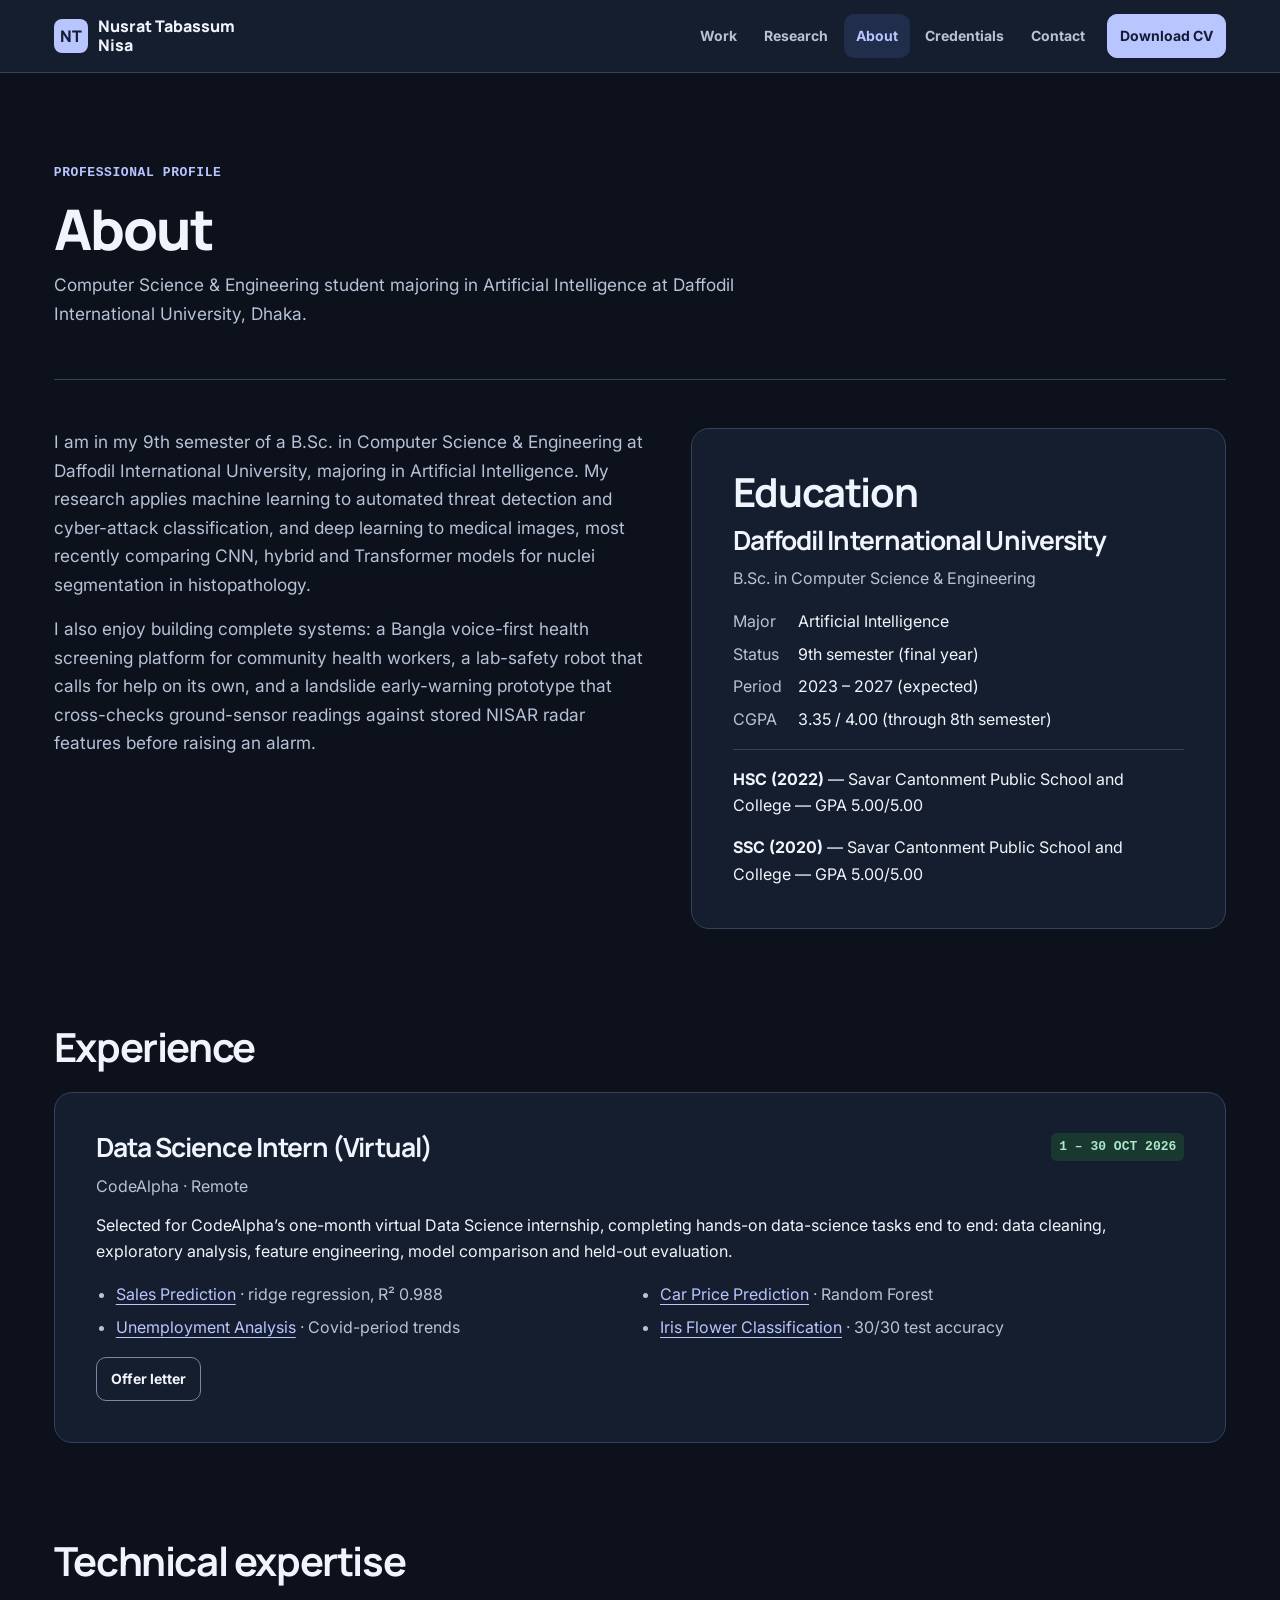
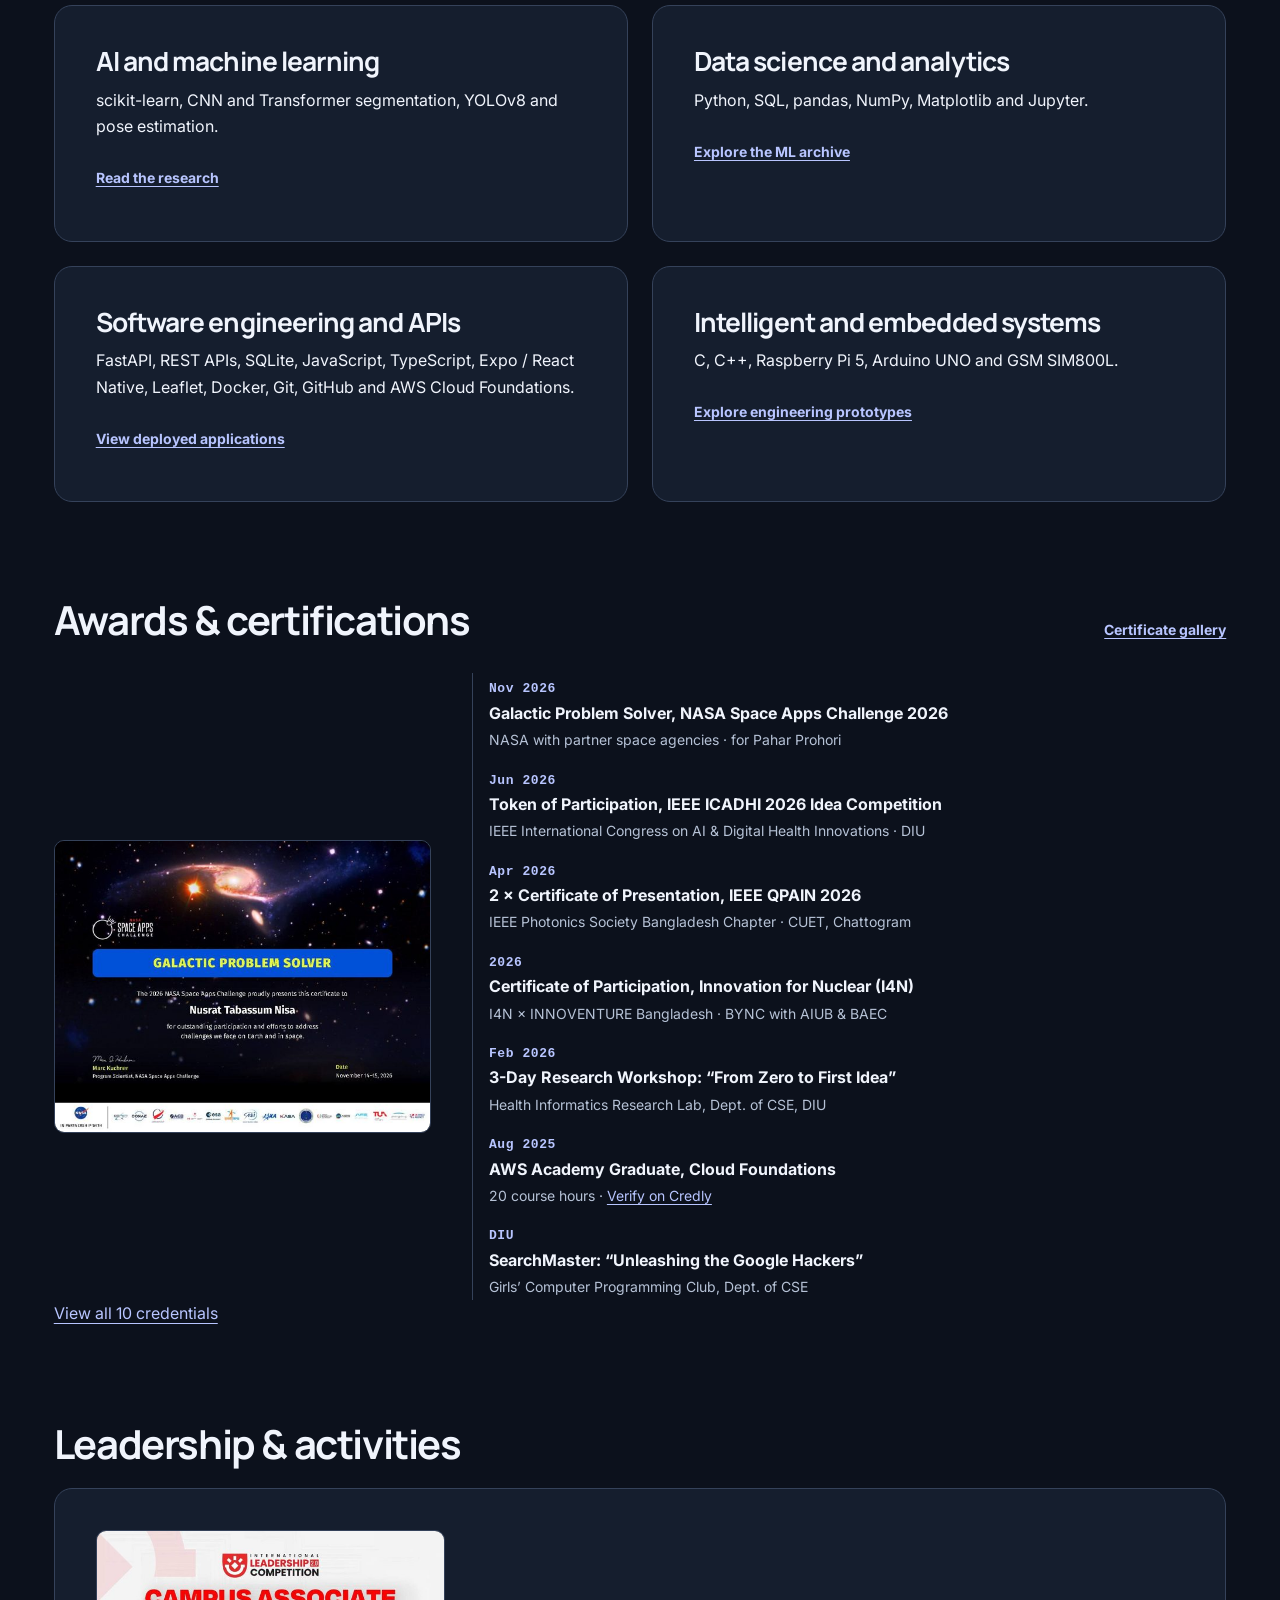
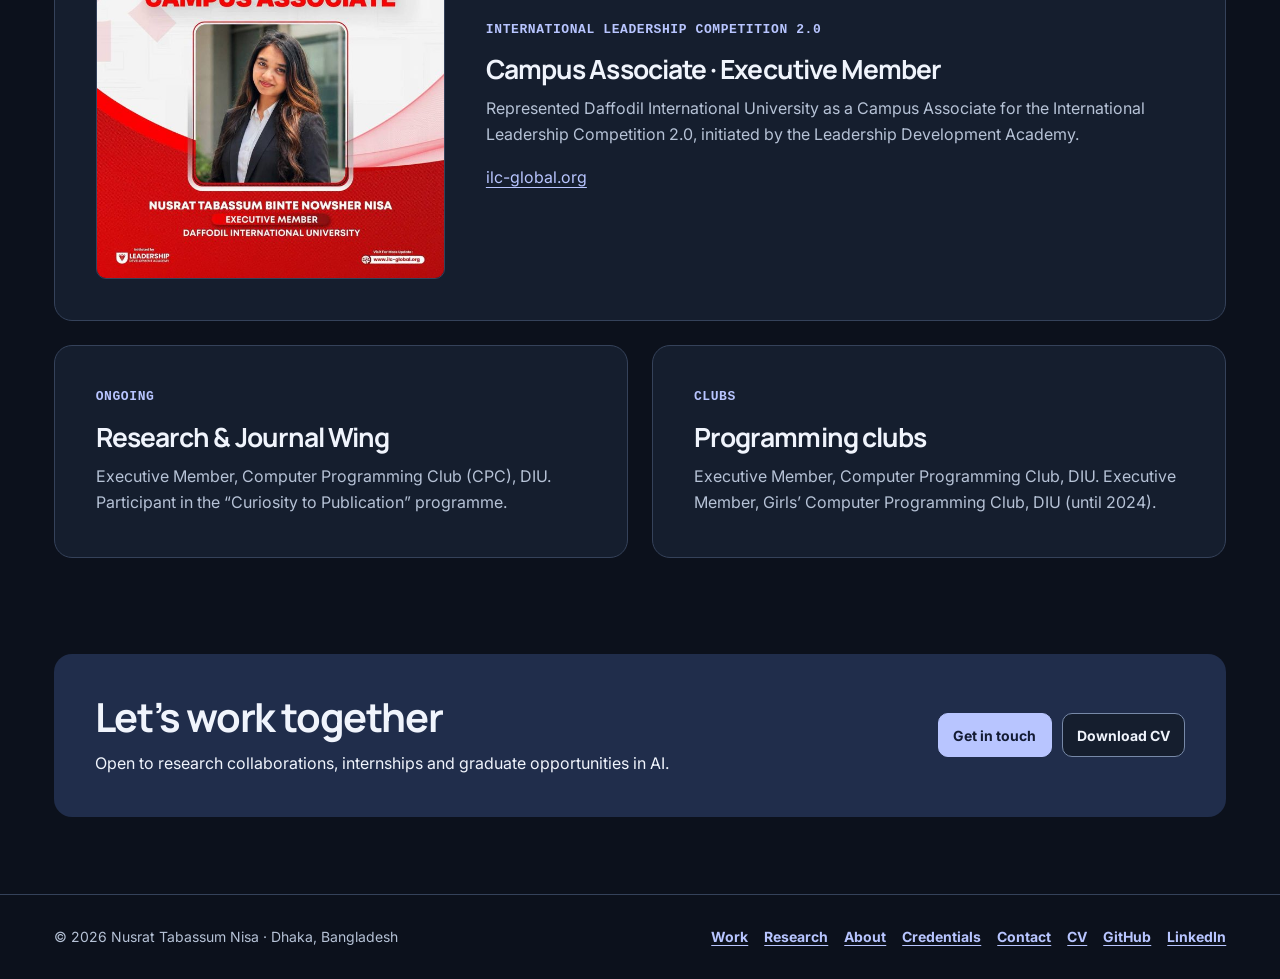
==== commit b40254bb: "Use a consistent dark palette across the portfolio" ====
--- a/about.html
+++ b/about.html
@@ -17,9 +17,10 @@
 <link rel="preconnect" href="https://fonts.googleapis.com">
 <link rel="preconnect" href="https://fonts.gstatic.com" crossorigin>
 <link href="https://fonts.googleapis.com/css2?family=Inter:wght@400;500;600;700&amp;family=Manrope:wght@500;600;700;800&amp;display=swap" rel="stylesheet">
-<script>try { if (localStorage.getItem('portfolio-theme') === 'dark') document.documentElement.dataset.theme = 'dark'; } catch {}</script>
-<link rel="stylesheet" href="style.css">
-<script src="main.js" defer></script>
+<meta name="color-scheme" content="dark">
+<meta name="theme-color" content="#0c111c">
+<link rel="stylesheet" href="style.css?v=dark">
+<script src="main.js?v=dark" defer></script>
 </head>
 <body>
 <a class="skip" href="#main">Skip to content</a>
@@ -30,7 +31,6 @@
       <button class="menu-toggle" type="button" aria-expanded="false" aria-controls="menu" hidden>Menu</button>
       <ul class="menu" id="menu"><li><a href="projects.html">Work</a></li><li><a href="publications.html">Research</a></li><li><a href="about.html" aria-current="page">About</a></li><li><a href="certificates.html">Credentials</a></li><li><a href="contact.html">Contact</a></li><li><a class="btn btn-solid cv-link" href="Nusrat_Tabassum_Nisa_CV.pdf" download>Download CV</a></li></ul>
     </nav>
-    <button class="theme-toggle" type="button" aria-label="Dark theme" aria-pressed="false" hidden><span aria-hidden="true">◐</span></button>
   </div>
 </header>
 <main id="main" class="wrap page-main" tabindex="-1">
--- a/style.css
+++ b/style.css
@@ -1,23 +1,24 @@
 :root {
-  color-scheme: light;
-  --bg: #f8f9fc;
-  --surface: #fff;
-  --ink: #111827;
-  --muted: #526071;
-  --accent: #4338ca;
-  --accent-hover: #3730a3;
-  --accent-soft: #eef2ff;
-  --line: #e2e8f0;
-  --control-line: #788498;
-  --on-accent: #fff;
-  --positive: #166045;
-  --positive-bg: #e5f5eb;
-  --warning: #805012;
-  --warning-bg: #fff1d8;
-  --inverse: #f1f5ff;
-  --inverse-muted: #c4ccef;
-  --feature-bg: #211b55;
-  --shadow: 0 12px 28px rgb(34 32 79 / 8%);
+  color-scheme: dark;
+  --bg: #0c111c;
+  --surface: #151e2e;
+  --raised: #1c283c;
+  --ink: #f0f4fc;
+  --muted: #b6c2d6;
+  --accent: #b8c5ff;
+  --accent-hover: #d7dfff;
+  --accent-soft: #202d4b;
+  --line: #35425a;
+  --control-line: #7789a8;
+  --on-accent: #141c34;
+  --positive: #abe8c9;
+  --positive-bg: #19382f;
+  --warning: #ffda9f;
+  --warning-bg: #40311f;
+  --feature-bg: #18233a;
+  --feature-glow: #293758;
+  --scrim: rgb(5 8 15 / 78%);
+  --shadow: 0 12px 28px rgb(0 0 0 / 24%);
   --display: Manrope, "Segoe UI", sans-serif;
   --body: Inter, system-ui, sans-serif;
   --mono: ui-monospace, Consolas, monospace;
@@ -26,24 +27,6 @@
   --pad: clamp(1.125rem, 3.2vw, 2.75rem);
   --radius: 1.125rem;
   --button-radius: .625rem;
-}
-:root[data-theme="dark"] {
-  color-scheme: dark;
-  --bg: #0b101a;
-  --surface: #131c2c;
-  --ink: #f1f5f9;
-  --muted: #a3afc2;
-  --accent: #a5b4fc;
-  --accent-hover: #c7d2fe;
-  --accent-soft: #222b4b;
-  --line: #263348;
-  --control-line: #8796b1;
-  --on-accent: #10162b;
-  --positive: #a7e8c6;
-  --positive-bg: #193830;
-  --warning: #ffd99a;
-  --warning-bg: #44301c;
-  --shadow: 0 12px 28px rgb(0 0 0 / 22%);
 }
 *, *::before, *::after { box-sizing: border-box; }
 [hidden] { display: none !important; }
@@ -76,16 +59,14 @@
 .menu a { display: inline-flex; align-items: center; min-height: 44px; padding: .5rem .75rem; border-radius: var(--button-radius); color: var(--muted); text-decoration: none; font-size: .875rem; font-weight: 700; }
 .menu a:hover, .menu a[aria-current="page"] { background: var(--accent-soft); color: var(--accent); }
 .menu .cv-link { margin-left: .45rem; }
-.btn, .menu-toggle, .theme-toggle, .copy-btn, .filters button, .lb-close {
+.btn, .menu-toggle, .copy-btn, .filters button, .lb-close {
   display: inline-flex; align-items: center; justify-content: center; min-height: 44px;
   padding: .58rem .9rem; border: 1px solid var(--control-line); border-radius: var(--button-radius);
   background: var(--surface); color: var(--ink); font-size: .875rem; font-weight: 700; text-decoration: none;
 }
-.btn:hover, .menu-toggle:hover, .theme-toggle:hover, .copy-btn:hover, .filters button:hover, .lb-close:hover { border-color: var(--accent); background: var(--accent-soft); color: var(--accent); }
+.btn:hover, .menu-toggle:hover, .copy-btn:hover, .filters button:hover, .lb-close:hover { border-color: var(--accent); background: var(--accent-soft); color: var(--accent); }
 .btn-solid, .menu .cv-link { background: var(--accent); color: var(--on-accent); border-color: var(--accent); }
 .btn-solid:hover, .menu .cv-link:hover { background: var(--accent-hover); color: var(--on-accent); border-color: var(--accent-hover); }
-.theme-toggle { min-width: 44px; flex: none; padding-inline: .5rem; font-size: 1.25rem; }
-.theme-toggle[aria-pressed="true"] { background: var(--accent-soft); color: var(--accent); }
 .menu-toggle { display: none; }
 .text-link, .section-head > a, .hero-links a, .site-footer a {
   display: inline-flex; align-items: center; min-height: 44px; font-size: .875rem; font-weight: 700;
@@ -127,15 +108,13 @@
 }
 .feature .body, .feature-visual, .card, .panel, .exp { padding: var(--pad); }
 .feature-visual {
-  background: radial-gradient(circle at 85% 5%, #393185, transparent 65%), var(--feature-bg);
-  color: var(--inverse); border-radius: 0 var(--radius) var(--radius) 0;
+  background: radial-gradient(circle at 85% 5%, var(--feature-glow), transparent 80%), var(--feature-bg);
+  border-radius: 0 var(--radius) var(--radius) 0;
   display: flex; flex-direction: column; justify-content: center;
 }
-.feature-visual .kicker, .feature-visual a { color: var(--inverse); }
-.feature-visual a:focus-visible { outline-color: var(--inverse); }
 .process { list-style: none; margin: 0 0 .7rem; padding: 0; display: grid; gap: .65rem; }
-.process li { border: 1px solid #817bad; border-radius: .7rem; padding: .8rem 1rem; background: rgb(11 13 45 / 28%); }
-.process span { display: block; color: var(--inverse-muted); font-size: .875rem; }
+.process li { border: 1px solid var(--line); border-radius: .7rem; padding: .8rem 1rem; background: var(--raised); }
+.process span { display: block; color: var(--muted); font-size: .875rem; }
 .process.compact {
   grid-template-columns: repeat(3, minmax(0, 1fr)); gap: .25rem; align-items: stretch;
   padding: .65rem; margin-bottom: 1.25rem; background: var(--accent-soft); border-radius: .75rem;
@@ -152,6 +131,7 @@
 .card small { font-size: .875rem; margin-top: .65rem; }
 .repo-grid, .cert-grid { display: grid; grid-template-columns: repeat(auto-fit, minmax(min(100%, 18rem), 1fr)); gap: 1rem; }
 .repo { display: flex; flex-direction: column; gap: .625rem; padding: 1.25rem; color: var(--ink); text-decoration: none; }
+.repo:hover h3 { color: var(--accent-hover); }
 .repo h3, .repo p { margin: 0; }
 .repo p { color: var(--muted); flex: 1; }
 .repo .lang, .authors, .venue { font-size: .9375rem; color: var(--muted); }
@@ -187,11 +167,11 @@
 .cert-thumb { display: block; position: relative; aspect-ratio: 4 / 3; background: var(--accent-soft); border-bottom: 1px solid var(--line); }
 .cert-thumb:focus-visible { outline-offset: -4px; }
 .cert-thumb img { width: 100%; height: 100%; object-fit: contain; padding: .65rem; }
-.zoom { position: absolute; right: .5rem; bottom: .5rem; background: var(--feature-bg); color: var(--inverse); padding: .3rem .5rem; border-radius: .35rem; font-size: .8125rem; }
+.zoom { position: absolute; right: .5rem; bottom: .5rem; background: var(--feature-bg); color: var(--ink); padding: .3rem .5rem; border-radius: .35rem; font-size: .8125rem; }
 .cert-card figcaption { display: grid; gap: .35rem; padding: 1rem; color: var(--muted); font-size: .875rem; }
 .cert-card figcaption b { color: var(--ink); font-size: 1rem; }
 .lightbox { width: min(92vw, 65rem); max-height: 90dvh; padding: 0; border: 1px solid var(--line); border-radius: var(--radius); background: var(--surface); color: var(--ink); }
-.lightbox::backdrop { background: rgb(10 13 27 / 78%); }
+.lightbox::backdrop { background: var(--scrim); }
 .lb-head { display: flex; align-items: center; justify-content: space-between; gap: 1rem; padding: .75rem 1rem; }
 .lightbox img { width: 100%; height: auto; max-height: 66dvh; object-fit: contain; background: var(--bg); }
 #lb-original { margin-inline: 1rem; }
